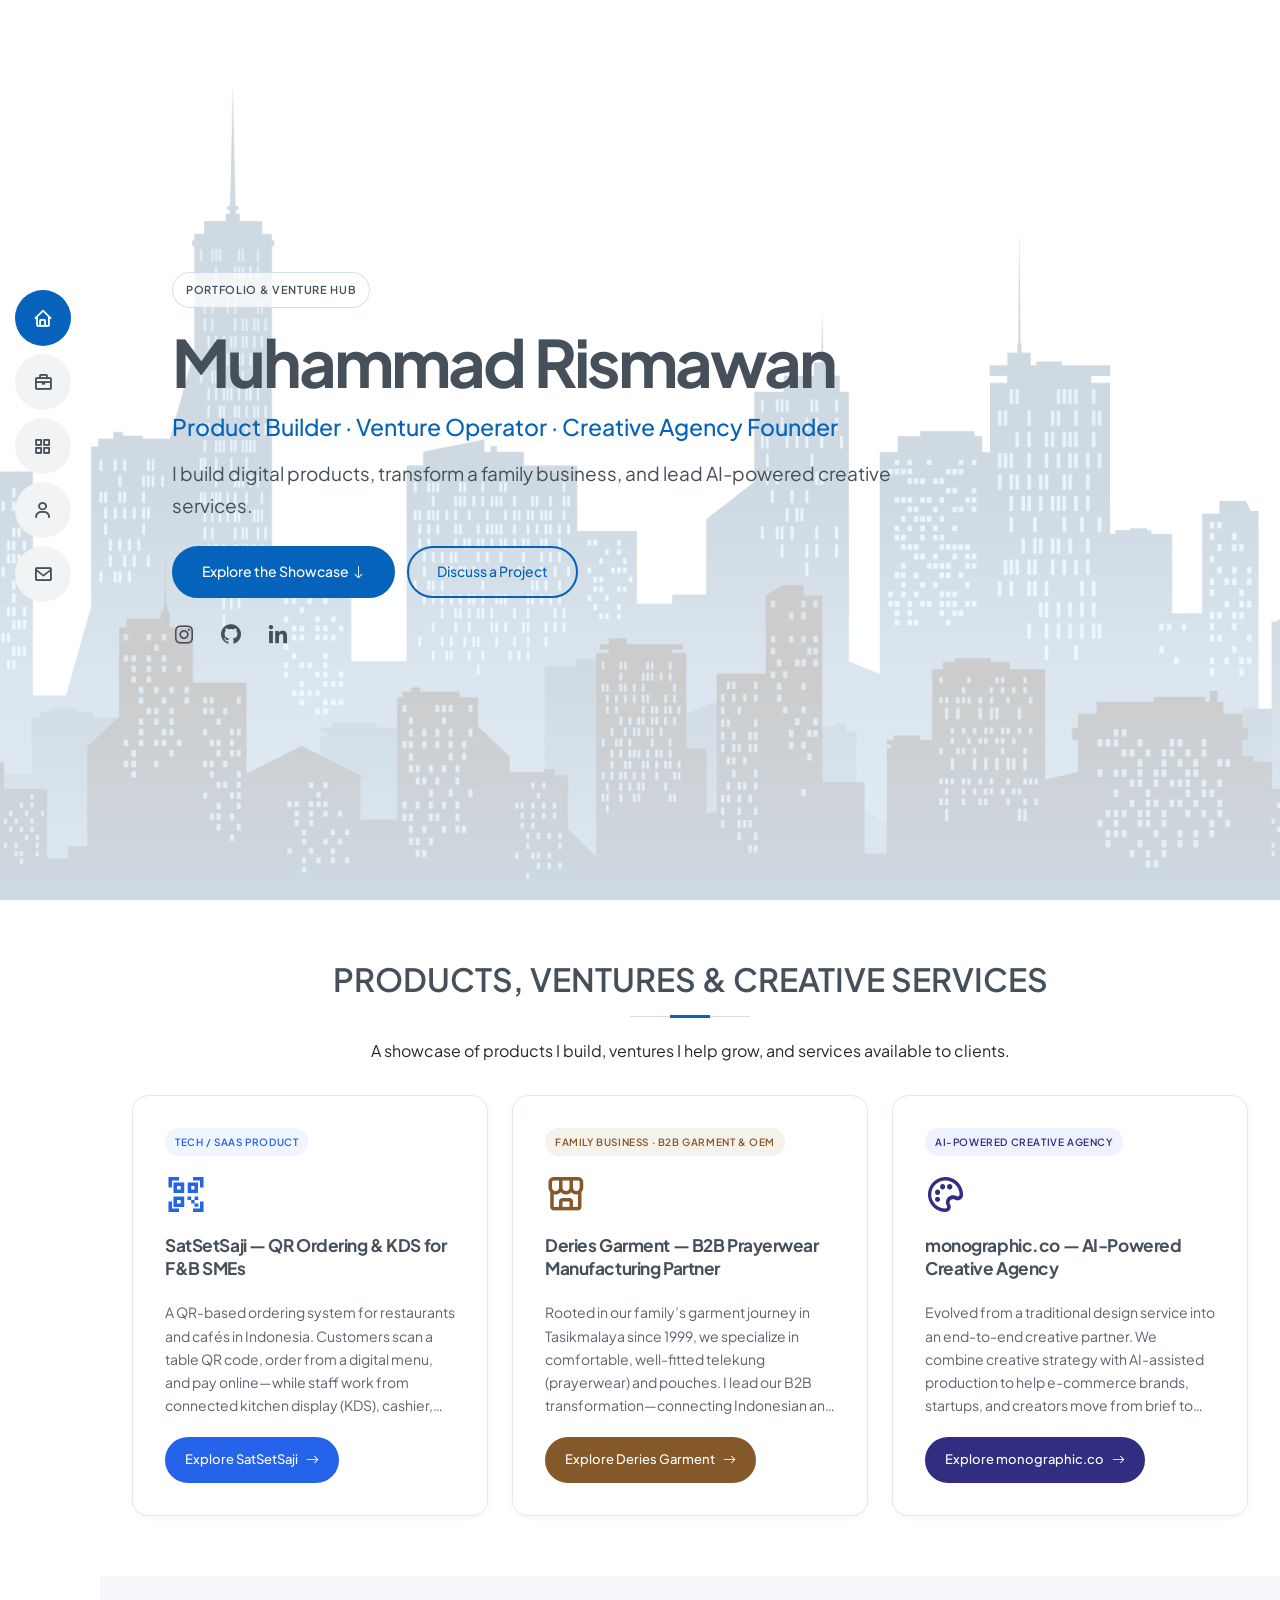
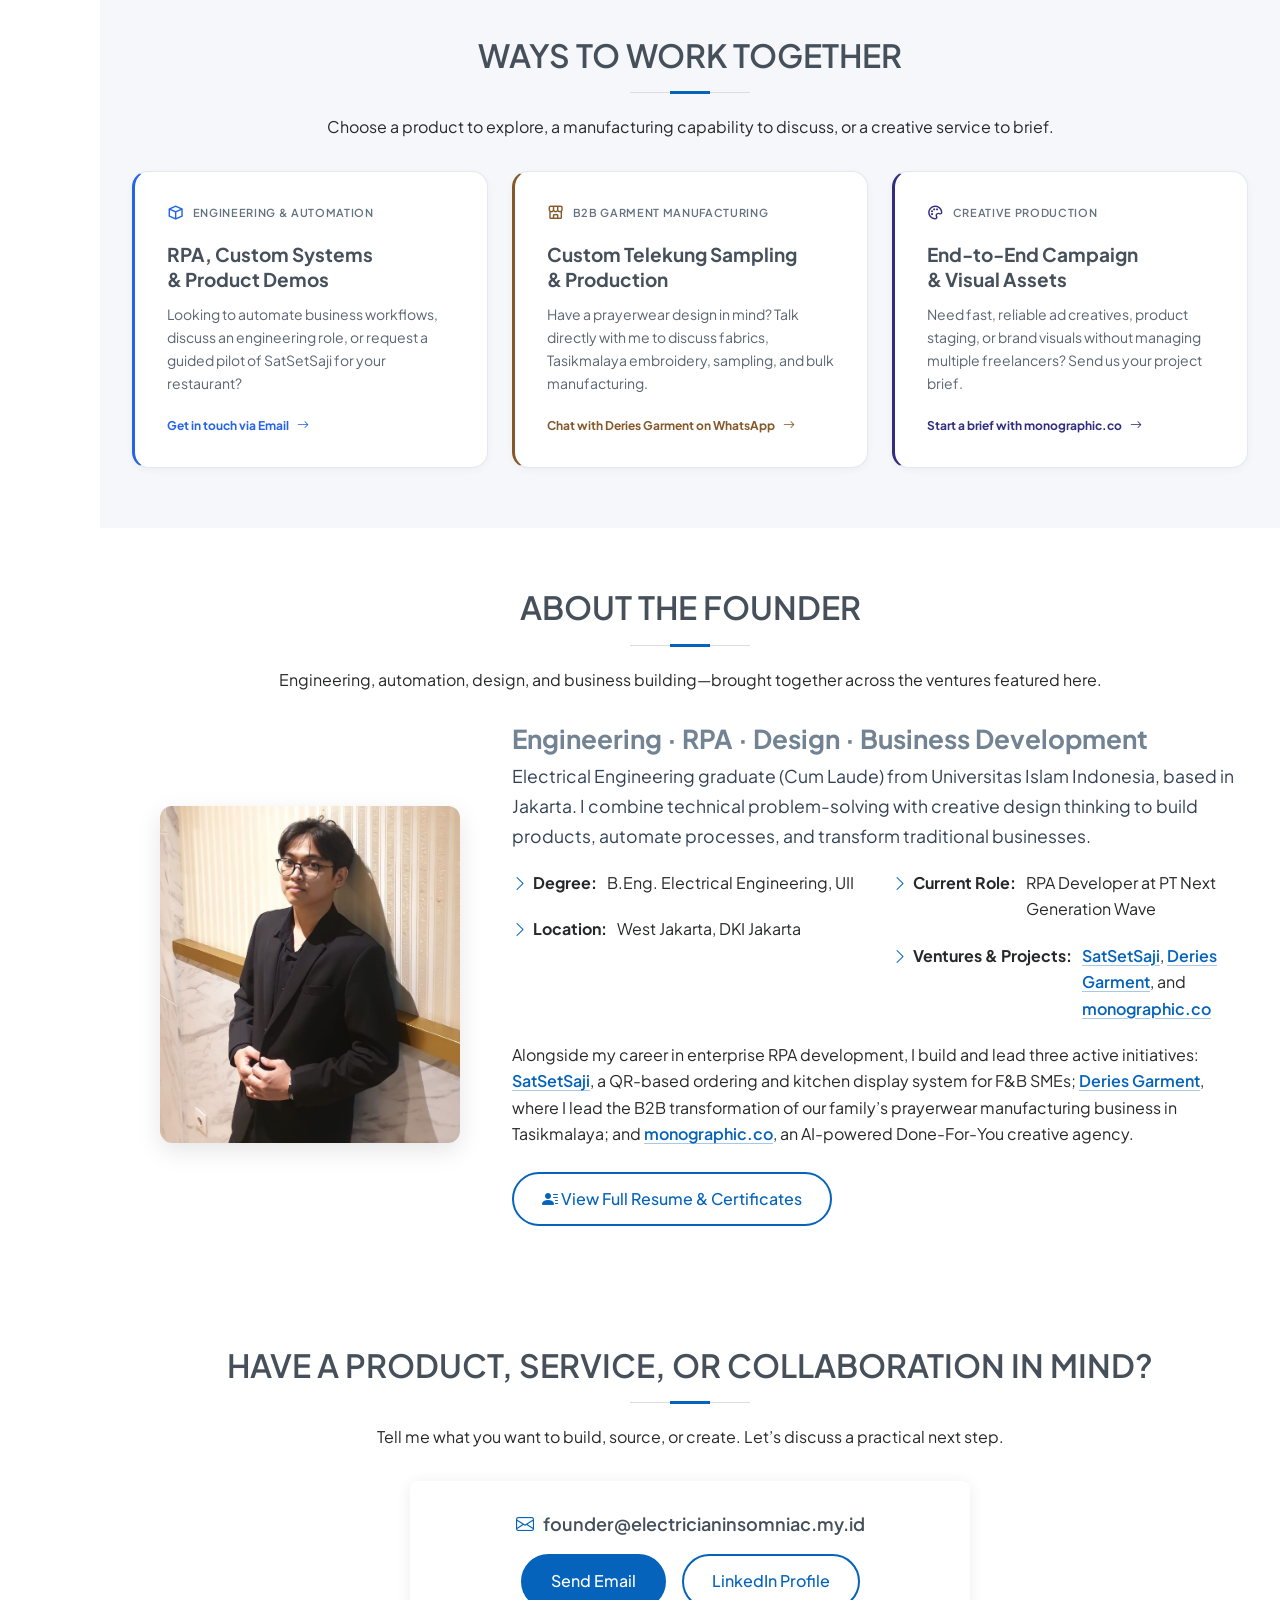
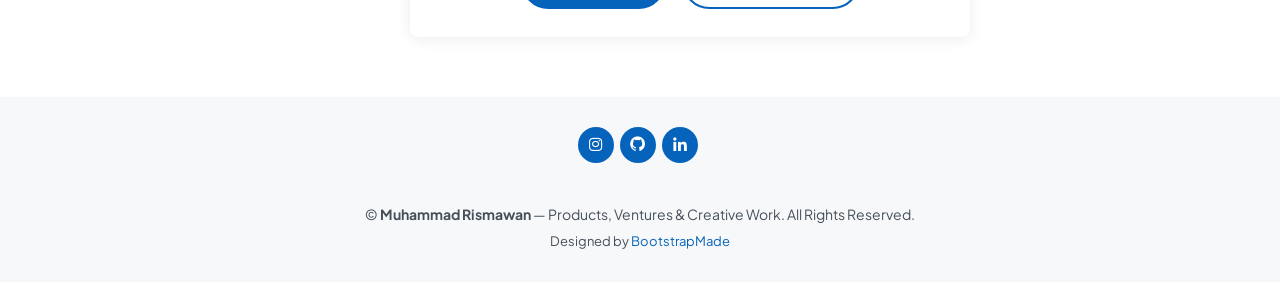
==== index.html @ 1227c71a "Initial commit" ====
<!DOCTYPE html>
<html lang="en">

<head>
  <meta charset="utf-8">
  <meta content="width=device-width, initial-scale=1.0" name="viewport">

  <title>Muhammad Rismawan — Products, Ventures & Creative Work</title>
  <meta content="A curated showcase of products, ventures, and services built and led by Muhammad Rismawan: SatSetSaji for F&B technology, Deries Garment for B2B prayerwear manufacturing, and monographic.co for AI-powered creative production." name="description">

  <!-- Open Graph -->
  <meta property="og:type" content="website">
  <meta property="og:locale" content="en_US">
  <meta property="og:site_name" content="Muhammad Rismawan — Portfolio & Ventures">
  <meta property="og:title" content="Muhammad Rismawan — Products, Ventures & Creative Work">
  <meta property="og:description" content="Explore products, ventures, and services across F&B technology, B2B manufacturing, and AI-powered creative production.">
  <meta property="og:url" content="https://www.electricianinsomniac.my.id/">
  <meta property="og:image" content="https://www.electricianinsomniac.my.id/img/profile-img.jpg">

  <!-- Favicons -->
  <link href="img/R.png" rel="icon">
  <link href="img/apple-touch-icon.png" rel="apple-touch-icon">

  <!-- Google Fonts -->
  <link href="https://fonts.googleapis.com/css?family=Open+Sans:300,300i,400,400i,600,600i,700,700i|Raleway:300,300i,400,400i,500,500i,600,600i,700,700i|Poppins:300,300i,400,400i,500,500i,600,600i,700,700i" rel="stylesheet">
  <link href="https://fonts.googleapis.com/css2?family=Plus+Jakarta+Sans:wght@400;500;600;700;800&display=swap" rel="stylesheet">

  <!-- Vendor CSS Files -->
  <link href="vendor/aos/aos.css" rel="stylesheet">
  <link href="vendor/bootstrap/css/bootstrap.min.css" rel="stylesheet">
  <link href="vendor/bootstrap-icons/bootstrap-icons.css" rel="stylesheet">
  <link href="vendor/boxicons/css/boxicons.min.css" rel="stylesheet">

  <!-- Template Main CSS File -->
  <link href="css/style.css" rel="stylesheet">
</head>

<body class="portfolio-hub">

  <!-- ======= Mobile nav toggle button ======= -->
  <i class="bi bi-list mobile-nav-toggle d-lg-none" role="button" aria-label="Open menu"></i>
  <!-- ======= Header ======= -->
  <header id="header" class="d-flex flex-column justify-content-center">

    <nav id="navbar" class="navbar nav-menu" aria-label="Main navigation">
      <ul>
        <li><a href="#hero" class="nav-link scrollto active"><i class="bx bx-home"></i> <span>Home</span></a></li>
        <li><a href="#ventures" class="nav-link scrollto"><i class="bx bx-briefcase"></i> <span>Showcase</span></a></li>
        <li><a href="#offers" class="nav-link scrollto"><i class="bx bx-grid-alt"></i> <span>Offerings</span></a></li>
        <li><a href="#about" class="nav-link scrollto"><i class="bx bx-user"></i> <span>About</span></a></li>
        <li><a href="#contact" class="nav-link scrollto"><i class="bx bx-envelope"></i> <span>Contact</span></a></li>
      </ul>
    </nav><!-- .nav-menu -->

  </header><!-- End Header -->

  <!-- ======= Hero Section ======= -->
  <section id="hero" class="showcase-hero d-flex flex-column justify-content-center">
    <div class="container" data-aos="zoom-in" data-aos-delay="100">
      <span class="showcase-eyebrow">PORTFOLIO &amp; VENTURE HUB</span>
      <h1>Muhammad Rismawan</h1>
      <p class="showcase-role">Product Builder · Venture Operator · Creative Agency Founder</p>
      <p class="showcase-intro">I build digital products, transform a family business, and lead AI-powered creative services.</p>
      <div class="showcase-actions">
        <a href="#ventures" class="btn-hero scrollto">Explore the Showcase <i class="bi bi-arrow-down" aria-hidden="true"></i></a>
        <a href="#contact" class="btn-hero btn-hero-outline scrollto">Discuss a Project</a>
      </div>
      <div class="social-links">
        <a href="https://www.instagram.com/electricianinsomniac/" class="instagram" aria-label="Instagram"><i class="bx bxl-instagram"></i></a>
        <a href="https://github.com/electricianinsomniac" class="github" aria-label="GitHub"><i class="bx bxl-github"></i></a>
        <a href="https://www.linkedin.com/in/muhammad-rismawan" class="linkedin" aria-label="LinkedIn"><i class="bx bxl-linkedin"></i></a>
      </div>
    </div>
  </section><!-- End Hero -->

  <main id="main">

    <!-- ======= Projects & Ventures Section ======= -->
    <section id="ventures" class="ventures section-bg">
      <div class="container" data-aos="fade-up">

        <div class="section-title">
          <h2>Products, Ventures &amp; Creative Services</h2>
          <p>A showcase of products I build, ventures I help grow, and services available to clients.</p>
        </div>

        <div class="row gy-4">

          <!-- SatSetSaji Card -->
          <div class="col-md-6 col-xl-4" data-aos="fade-up" data-aos-delay="100">
            <div class="venture-card" id="card-satsetsaji">
              <span class="venture-badge venture-badge-tech">TECH / SAAS PRODUCT</span>
              <div class="venture-icon">
                <i class="bx bx-qr-scan" aria-hidden="true"></i>
              </div>
              <h3>SatSetSaji <span>— QR Ordering &amp; KDS for F&amp;B SMEs</span></h3>
              <p>A QR-based ordering system for restaurants and cafés in Indonesia. Customers scan a table QR code, order from a digital menu, and pay online—while staff work from connected kitchen display (KDS), cashier, and reporting screens.</p>
              <a href="satsetsaji.html" class="btn-hero">Explore SatSetSaji <i class="bi bi-arrow-right" aria-hidden="true"></i></a>
            </div>
          </div>

          <!-- Deries Garment Card -->
          <div class="col-md-6 col-xl-4" data-aos="fade-up" data-aos-delay="200">
            <div class="venture-card" id="card-deries">
              <span class="venture-badge venture-badge-mfg">FAMILY BUSINESS · B2B GARMENT &amp; OEM</span>
              <div class="venture-icon">
                <i class="bx bx-store-alt" aria-hidden="true"></i>
              </div>
              <h3>Deries Garment <span>— B2B Prayerwear Manufacturing Partner</span></h3>
              <p>Rooted in our family’s garment journey in Tasikmalaya since 1999, we specialize in comfortable, well-fitted telekung (prayerwear) and pouches. I lead our B2B transformation—connecting Indonesian and Malaysian brands directly with our sampling and production ecosystem.</p>
              <a href="deries-garment.html" class="btn-hero">Explore Deries Garment <i class="bi bi-arrow-right" aria-hidden="true"></i></a>
            </div>
          </div>

          <!-- monographic.co Card -->
          <div class="col-md-6 col-xl-4" data-aos="fade-up" data-aos-delay="300">
            <div class="venture-card" id="card-monographic">
              <span class="venture-badge venture-badge-creative">AI-POWERED CREATIVE AGENCY</span>
              <div class="venture-icon">
                <i class="bx bx-palette" aria-hidden="true"></i>
              </div>
              <h3>monographic.co <span>— AI-Powered Creative Agency</span></h3>
              <p>Evolved from a traditional design service into an end-to-end creative partner. We combine creative strategy with AI-assisted production to help e-commerce brands, startups, and creators move from brief to ready-to-use assets faster.</p>
              <a href="monographic.html" class="btn-hero">Explore monographic.co <i class="bi bi-arrow-right" aria-hidden="true"></i></a>
            </div>
          </div>

        </div>

      </div>
    </section><!-- End Projects & Ventures Section -->

    <!-- ======= Offerings Section ======= -->
    <section id="offers" class="offerings">
      <div class="container" data-aos="fade-up">

        <div class="section-title">
          <h2>Ways to Work Together</h2>
          <p>Choose a product to explore, a manufacturing capability to discuss, or a creative service to brief.</p>
        </div>

        <div class="row gy-4">
          <div class="col-lg-4 col-md-6 offer-column" data-aos="fade-up" data-aos-delay="100">
            <article class="offer-card offer-card-product">
              <span class="offer-type"><i class="bx bx-cube" aria-hidden="true"></i> ENGINEERING &amp; AUTOMATION</span>
              <h3>RPA, Custom Systems<br>&amp; Product Demos</h3>
              <p>Looking to automate business workflows, discuss an engineering role, or request a guided pilot of SatSetSaji for your restaurant?</p>
              <a href="mailto:founder@electricianinsomniac.my.id?subject=Engineering%20and%20Automation%20Inquiry" class="offer-link">Get in touch via Email <i class="bi bi-arrow-right" aria-hidden="true"></i></a>
            </article>
          </div>

          <div class="col-lg-4 col-md-6 offer-column" data-aos="fade-up" data-aos-delay="200">
            <article class="offer-card offer-card-manufacturing">
              <span class="offer-type"><i class="bx bx-store-alt" aria-hidden="true"></i> B2B GARMENT MANUFACTURING</span>
              <h3>Custom Telekung Sampling<br>&amp; Production</h3>
              <p>Have a prayerwear design in mind? Talk directly with me to discuss fabrics, Tasikmalaya embroidery, sampling, and bulk manufacturing.</p>
              <a href="https://wa.me/qr/LBYEFDWRSCYXO1?s=r" class="offer-link" target="_blank" rel="noopener">Chat with Deries Garment on WhatsApp <i class="bi bi-arrow-right" aria-hidden="true"></i></a>
            </article>
          </div>

          <div class="col-lg-4 col-md-6 offer-column" data-aos="fade-up" data-aos-delay="300">
            <article class="offer-card offer-card-creative">
              <span class="offer-type"><i class="bx bx-palette" aria-hidden="true"></i> CREATIVE PRODUCTION</span>
              <h3>End-to-End Campaign<br>&amp; Visual Assets</h3>
              <p>Need fast, reliable ad creatives, product staging, or brand visuals without managing multiple freelancers? Send us your project brief.</p>
              <a href="monographic.html#contact" class="offer-link">Start a brief with monographic.co <i class="bi bi-arrow-right" aria-hidden="true"></i></a>
            </article>
          </div>
        </div>

      </div>
    </section><!-- End Offerings Section -->

    <!-- ======= About Section ======= -->
    <section id="about" class="about section-bg">
      <div class="container" data-aos="fade-up">

        <div class="section-title">
          <h2>About the Founder</h2>
          <p>Engineering, automation, design, and business building—brought together across the ventures featured here.</p>
        </div>

        <div class="row align-items-center">
          <div class="col-lg-4 text-center mb-4 mb-lg-0">
            <img src="img/profile-img.jpg" class="img-fluid" alt="Muhammad Rismawan" style="border-radius: 12px; max-width: 300px; width: 100%; height: auto; box-shadow: 0 8px 24px rgba(0, 0, 0, 0.1);">
          </div>
          <div class="col-lg-8 content">
            <h3>Engineering · RPA · Design · Business Development</h3>
            <p class="about-lead">
              Electrical Engineering graduate (Cum Laude) from Universitas Islam Indonesia, based in Jakarta. I combine technical problem-solving with creative design thinking to build products, automate processes, and transform traditional businesses.
            </p>
            <div class="row">
              <div class="col-lg-6">
                <ul>
                  <li><i class="bi bi-chevron-right" aria-hidden="true"></i> <strong>Degree:</strong> <span>B.Eng. Electrical Engineering, UII</span></li>
                  <li><i class="bi bi-chevron-right" aria-hidden="true"></i> <strong>Location:</strong> <span>West Jakarta, DKI Jakarta</span></li>
                </ul>
              </div>
              <div class="col-lg-6">
                <ul>
                  <li><i class="bi bi-chevron-right" aria-hidden="true"></i> <strong>Current Role:</strong> <span>RPA Developer at PT Next Generation Wave</span></li>
                  <li><i class="bi bi-chevron-right" aria-hidden="true"></i> <strong>Ventures &amp; Projects:</strong> <span><a href="satsetsaji.html" class="about-project-link">SatSetSaji</a>, <a href="deries-garment.html" class="about-project-link">Deries Garment</a>, and <a href="monographic.html" class="about-project-link">monographic.co</a></span></li>
                </ul>
              </div>
            </div>
            <p>
              Alongside my career in enterprise RPA development, I build and lead three active initiatives: <strong><a href="satsetsaji.html" class="about-project-link">SatSetSaji</a></strong>, a QR-based ordering and kitchen display system for F&amp;B SMEs; <strong><a href="deries-garment.html" class="about-project-link">Deries Garment</a></strong>, where I lead the B2B transformation of our family’s prayerwear manufacturing business in Tasikmalaya; and <strong><a href="monographic.html" class="about-project-link">monographic.co</a></strong>, an AI-powered Done-For-You creative agency.
            </p>
            <a href="founder.html" class="btn-hero btn-hero-outline" style="margin-top: 8px;"><i class="bi bi-person-lines-fill" aria-hidden="true"></i> View Full Resume &amp; Certificates</a>
          </div>
        </div>

      </div>
    </section><!-- End About Section -->

    <!-- ======= Contact Section ======= -->
    <section id="contact" class="contact">
      <div class="container" data-aos="fade-up">

        <div class="section-title">
          <h2>Have a product, service, or collaboration in mind?</h2>
          <p>Tell me what you want to build, source, or create. Let’s discuss a practical next step.</p>
        </div>

        <div class="contact-box text-center">
          <p class="contact-email"><i class="bi bi-envelope" aria-hidden="true"></i> founder@electricianinsomniac.my.id</p>
          <div class="d-flex flex-wrap gap-3 justify-content-center">
            <a href="mailto:founder@electricianinsomniac.my.id" class="btn-hero">Send Email</a>
            <a href="https://www.linkedin.com/in/muhammad-rismawan" class="btn-hero btn-hero-outline" target="_blank" rel="noopener">LinkedIn Profile</a>
          </div>
        </div>

      </div>
    </section><!-- End Contact Section -->

  </main><!-- End #main -->

  <!-- ======= Footer ======= -->
  <footer id="footer">
    <div class="container">
      <div class="social-links">
        <a href="https://www.instagram.com/electricianinsomniac/" class="instagram" aria-label="Instagram"><i class="bx bxl-instagram"></i></a>
        <a href="https://github.com/electricianinsomniac" class="github" aria-label="GitHub"><i class="bx bxl-github"></i></a>
        <a href="https://www.linkedin.com/in/muhammad-rismawan" class="linkedin" aria-label="LinkedIn"><i class="bx bxl-linkedin"></i></a>
      </div>
      <div class="copyright">
        &copy; <strong><span>Muhammad Rismawan</span></strong> — Products, Ventures &amp; Creative Work. All Rights Reserved.
      </div>
      <div class="credits">
        Designed by <a href="https://bootstrapmade.com/">BootstrapMade</a>
      </div>
    </div>
  </footer><!-- End Footer -->

  <div id="preloader"></div>
  <a href="#" class="back-to-top d-flex align-items-center justify-content-center" aria-label="Back to top"><i class="bi bi-arrow-up-short"></i></a>

  <!-- Vendor JS Files -->
  <script src="vendor/purecounter/purecounter_vanilla.js"></script>
  <script src="vendor/aos/aos.js"></script>
  <script src="vendor/bootstrap/js/bootstrap.bundle.min.js"></script>
  <script src="vendor/waypoints/noframework.waypoints.js"></script>

  <!-- Template Main JS File -->
  <script src="js/main.js"></script>

</body>

</html>
---- css/style.css ----
/**
* Template Name: MyResume - v4.10.0
* Template URL: https://bootstrapmade.com/free-html-bootstrap-template-my-resume/
* Author: BootstrapMade.com
* License: https://bootstrapmade.com/license/
* Modififed: Electricianinsomniac
*/

/*--------------------------------------------------------------
# General
--------------------------------------------------------------*/
body {
  font-family: "Open Sans", sans-serif;
  color: #272829;
}

a {
  color: #0563bb;
  text-decoration: none;
}

a:hover {
  color: #067ded;
  text-decoration: none;
}

h1,
h2,
h3,
h4,
h5,
h6 {
  font-family: "Raleway", sans-serif;
}

body.portfolio-hub,
body.founder-page {
  font-family: "Plus Jakarta Sans", "Open Sans", sans-serif;
  line-height: 1.65;
}

body.portfolio-hub h1,
body.portfolio-hub h2,
body.portfolio-hub h3,
body.portfolio-hub h4,
body.portfolio-hub h5,
body.portfolio-hub h6,
body.founder-page h1,
body.founder-page h2,
body.founder-page h3,
body.founder-page h4,
body.founder-page h5,
body.founder-page h6 {
  font-family: "Plus Jakarta Sans", sans-serif;
}

body.portfolio-hub #hero p,
body.founder-page #hero p {
  font-family: "Plus Jakarta Sans", sans-serif;
}

body.portfolio-hub .btn-hero,
body.founder-page .btn-hero,
body.founder-page .resume .resume-item h4,
body.founder-page .skills .progress .skill,
body.founder-page #footer h3 {
  font-family: "Plus Jakarta Sans", sans-serif;
}

body.portfolio-hub .section-title h2,
body.founder-page .section-title h2 {
  font-weight: 600;
}

body.portfolio-hub .showcase-eyebrow,
body.portfolio-hub .venture-badge,
body.portfolio-hub .offer-type,
body.founder-page #certificates-flters li,
body.founder-page #portfolio-flters li,
body.founder-page .resume .resume-item h4,
body.founder-page .skills .progress .skill,
body.founder-page .certificates .certificates-info p,
body.founder-page .portfolio .portfolio-info p {
  font-weight: 600;
  letter-spacing: 0.06em;
}

/*--------------------------------------------------------------
# Back to top button
--------------------------------------------------------------*/
.back-to-top {
  position: fixed;
  visibility: hidden;
  opacity: 0;
  right: 15px;
  bottom: 15px;
  z-index: 996;
  background: #0563bb;
  width: 40px;
  height: 40px;
  border-radius: 50px;
  transition: all 0.4s;
}

.back-to-top i {
  font-size: 28px;
  color: #fff;
  line-height: 0;
}

.back-to-top:hover {
  background: #0678e3;
  color: #fff;
}

.back-to-top.active {
  visibility: visible;
  opacity: 1;
}

/*--------------------------------------------------------------
# Preloader
--------------------------------------------------------------*/
#preloader {
  position: fixed;
  top: 0;
  left: 0;
  right: 0;
  bottom: 0;
  z-index: 9999;
  overflow: hidden;
  background: #fff;
}

#preloader:before {
  content: "";
  position: fixed;
  top: calc(50% - 30px);
  left: calc(50% - 30px);
  border: 6px solid #0563bb;
  border-top-color: #fff;
  border-bottom-color: #fff;
  border-radius: 50%;
  width: 60px;
  height: 60px;
  -webkit-animation: animate-preloader 1s linear infinite;
  animation: animate-preloader 1s linear infinite;
}

@-webkit-keyframes animate-preloader {
  0% {
    transform: rotate(0deg);
  }

  100% {
    transform: rotate(360deg);
  }
}

@keyframes animate-preloader {
  0% {
    transform: rotate(0deg);
  }

  100% {
    transform: rotate(360deg);
  }
}

/*--------------------------------------------------------------
# Disable aos animation delay on mobile devices
--------------------------------------------------------------*/
@media screen and (max-width: 768px) {
  [data-aos-delay] {
    transition-delay: 0 !important;
  }
}

/*--------------------------------------------------------------
# Header
--------------------------------------------------------------*/
#header {
  position: fixed;
  top: 0;
  left: 0;
  bottom: 0;
  z-index: 9997;
  transition: all 0.5s;
  padding: 15px;
  overflow-y: auto;
}

@media (max-width: 991px) {
  #header {
    width: 300px;
    background: #fff;
    border-right: 1px solid #e6e9ec;
    left: -300px;
  }
}

@media (min-width: 991px) {
  #main {
    margin-left: 100px;
  }
}

/*--------------------------------------------------------------
# Navigation Menu
--------------------------------------------------------------*/
/**
* Desktop Navigation 
*/
.nav-menu {
  padding: 0;
  display: block;
}

.nav-menu * {
  margin: 0;
  padding: 0;
  list-style: none;
}

.nav-menu>ul>li {
  position: relative;
  white-space: nowrap;
}

.nav-menu a,
.nav-menu a:focus {
  display: flex;
  align-items: center;
  color: #45505b;
  padding: 10px 18px;
  margin-bottom: 8px;
  transition: 0.3s;
  font-size: 15px;
  border-radius: 50px;
  background: #f2f3f5;
  height: 56px;
  width: 100%;
  overflow: hidden;
  transition: 0.3s;
}

.nav-menu a i,
.nav-menu a:focus i {
  font-size: 20px;
}

.nav-menu a span,
.nav-menu a:focus span {
  padding: 0 5px 0 7px;
  color: #45505b;
}

@media (min-width: 992px) {

  .nav-menu a,
  .nav-menu a:focus {
    width: 56px;
  }

  .nav-menu a span,
  .nav-menu a:focus span {
    display: none;
    color: #fff;
  }
}

.nav-menu a:hover,
.nav-menu .active,
.nav-menu .active:focus,
.nav-menu li:hover>a {
  color: #fff;
  background: #0563bb;
}

.nav-menu a:hover span,
.nav-menu .active span,
.nav-menu .active:focus span,
.nav-menu li:hover>a span {
  color: #fff;
}

.nav-menu a:hover,
.nav-menu li:hover>a {
  width: 100%;
  color: #fff;
}

.nav-menu a:hover span,
.nav-menu li:hover>a span {
  display: block;
}

/**
* Mobile Navigation 
*/
.mobile-nav-toggle {
  position: fixed;
  right: 10px;
  top: 10px;
  z-index: 9998;
  border: 0;
  background: none;
  font-size: 28px;
  transition: all 0.4s;
  outline: none !important;
  line-height: 0;
  cursor: pointer;
  border-radius: 50px;
  padding: 5px;
}

.mobile-nav-toggle i {
  color: #45505b;
}

.mobile-nav-active {
  overflow: hidden;
}

.mobile-nav-active #header {
  left: 0;
}

.mobile-nav-active .mobile-nav-toggle {
  color: #fff;
  background-color: #0563bb;
}

/*--------------------------------------------------------------
# Hero Section
--------------------------------------------------------------*/
#hero {
  width: 100%;
  height: 100vh;
  background: url("../img/hero-bg4.jpg") center no-repeat;
  background-size: cover;
  position: relative;
}

@media (min-width: 992px) {
  #hero {
    padding-left: 160px;
  }
}

#hero:before {
  content: "";
  background: rgba(255, 255, 255, 0.8);
  position: absolute;
  bottom: 0;
  top: 0;
  left: 0;
  right: 0;
}

#hero h1 {
  margin: 0;
  font-size: 64px;
  font-weight: 700;
  line-height: 56px;
  color: #45505b;
}

#hero p {
  color: #45505b;
  margin: 15px 0 0 0;
  font-size: 26px;
  font-family: "Poppins", sans-serif;
}

#hero p span {
  color: #0563bb;
  letter-spacing: 1px;
}

#hero .social-links {
  margin-top: 30px;
}

#hero .social-links a {
  font-size: 24px;
  display: inline-block;
  color: #45505b;
  line-height: 1;
  margin-right: 20px;
  transition: 0.3s;
}

#hero .social-links a:hover {
  color: #0563bb;
}

@media (max-width: 992px) {
  #hero {
    text-align: center;
  }

  #hero h1 {
    font-size: 32px;
    line-height: 36px;
  }

  #hero p {
    margin-top: 10px;
    font-size: 20px;
    line-height: 24px;
  }
}

/*--------------------------------------------------------------
# Portfolio & Venture Showcase Hero
--------------------------------------------------------------*/
#hero.showcase-hero {
  height: auto;
  min-height: 100vh;
  padding-top: 88px;
  padding-bottom: 64px;
}

#hero.showcase-hero .container {
  position: relative;
  z-index: 1;
}

#hero.showcase-hero .showcase-eyebrow {
  display: inline-flex;
  align-items: center;
  gap: 9px;
  padding: 8px 13px;
  border: 1px solid rgba(5, 99, 187, 0.18);
  border-radius: 999px;
  background: rgba(255, 255, 255, 0.74);
  color: #45505b;
  font-size: 11px;
  font-weight: 600;
  letter-spacing: 0.06em;
}

#hero.showcase-hero .showcase-eyebrow span {
  color: #0563bb;
}

#hero.showcase-hero h1 {
  max-width: 860px;
  margin: 18px 0 0;
  font-size: clamp(42px, 5.1vw, 66px);
  line-height: 1.08;
  letter-spacing: -0.045em;
}

#hero.showcase-hero p.showcase-role {
  margin: 14px 0 0;
  color: #0563bb;
  font-family: "Plus Jakarta Sans", sans-serif;
  font-size: clamp(17px, 1.8vw, 23px);
  font-weight: 500;
  line-height: 1.4;
}

#hero.showcase-hero p.showcase-intro {
  max-width: 760px;
  margin: 14px 0 0;
  color: #45505b;
  font-family: "Plus Jakarta Sans", sans-serif;
  font-size: clamp(16px, 1.5vw, 19px);
  line-height: 1.7;
}

#hero.showcase-hero .showcase-actions {
  display: flex;
  flex-wrap: wrap;
  gap: 12px;
  margin-top: 25px;
}

#hero.showcase-hero .showcase-actions .btn-hero {
  font-size: 14px;
}

#hero.showcase-hero .social-links {
  margin-top: 25px;
}

@media (max-width: 992px) {
  #hero.showcase-hero {
    padding: 76px 0 58px;
  }

  #hero.showcase-hero h1 {
    margin-right: auto;
    margin-left: auto;
    font-size: clamp(38px, 6vw, 54px);
  }

  #hero.showcase-hero p.showcase-intro {
    margin-right: auto;
    margin-left: auto;
  }

  #hero.showcase-hero .showcase-actions {
    justify-content: center;
  }
}

@media (max-width: 576px) {
  #hero.showcase-hero {
    padding-top: 82px;
  }

  #hero.showcase-hero h1 {
    font-size: 36px;
  }

  #hero.showcase-hero .showcase-eyebrow {
    font-size: 9px;
    letter-spacing: 0.08em;
  }

  #hero.showcase-hero .showcase-actions {
    align-items: center;
    flex-direction: column;
  }
}

/*--------------------------------------------------------------
# Sections General
--------------------------------------------------------------*/
section {
  padding: 60px 0;
  overflow: hidden;
}

.section-title {
  text-align: center;
  padding-bottom: 30px;
}

.section-title h2 {
  font-size: 32px;
  font-weight: bold;
  text-transform: uppercase;
  margin-bottom: 20px;
  padding-bottom: 20px;
  position: relative;
  color: #45505b;
}

.section-title h2::before {
  content: "";
  position: absolute;
  display: block;
  width: 120px;
  height: 1px;
  background: #ddd;
  bottom: 1px;
  left: calc(50% - 60px);
}

.section-title h2::after {
  content: "";
  position: absolute;
  display: block;
  width: 40px;
  height: 3px;
  background: #0563bb;
  bottom: 0;
  left: calc(50% - 20px);
}

.section-title p {
  margin-bottom: 0;
}

/*--------------------------------------------------------------
# About
--------------------------------------------------------------*/
.about .content h3 {
  font-weight: 700;
  font-size: 26px;
  color: #728394;
}

body.portfolio-hub .about .content .about-lead {
  margin-bottom: 18px;
  color: #334155;
  font-size: 1.1rem;
  font-style: normal;
  font-weight: 400;
  line-height: 1.7;
}

.about .content ul {
  list-style: none;
  padding: 0;
}

.about .content ul li {
  margin-bottom: 20px;
  display: flex;
  align-items: flex-start;
}

.about .content ul strong {
  margin-right: 10px;
  white-space: nowrap;
}

.about .content ul i {
  font-size: 16px;
  margin-right: 5px;
  margin-top: 5px;
  color: #0563bb;
  line-height: 0;
  flex: 0 0 16px;
}

.about .content a.about-project-link {
  color: #0563bb;
  font-weight: 600;
  text-decoration: underline;
  text-decoration-color: rgba(5, 99, 187, 0.35);
  text-underline-offset: 3px;
  transition: color 0.2s ease, text-decoration-color 0.2s ease;
}

.about .content a.about-project-link:hover,
.about .content a.about-project-link:focus-visible {
  color: #044e94;
  text-decoration-color: currentColor;
}

.about .content a.about-project-link:focus-visible {
  outline: 2px solid #0563bb;
  outline-offset: 3px;
}

.about .content p:last-child {
  margin-bottom: 0;
}

/*--------------------------------------------------------------
# Facts
--------------------------------------------------------------*/
.facts .count-box {
  padding: 30px 30px 25px 30px;
  margin-top: 30px;
  width: 100%;
  position: relative;
  text-align: center;
  background: #fff;
}

.facts .count-box i {
  position: absolute;
  top: -25px;
  left: 50%;
  transform: translateX(-50%);
  font-size: 24px;
  background: #0563bb;
  color: #fff;
  border-radius: 50px;
  display: inline-flex;
  align-items: center;
  justify-content: center;
  width: 48px;
  height: 48px;
}

.facts .count-box span {
  font-size: 36px;
  display: block;
  font-weight: 600;
  color: #011426;
}

.facts .count-box p {
  padding: 0;
  margin: 0;
  font-family: "Raleway", sans-serif;
  font-size: 14px;
}

/*--------------------------------------------------------------
# Akills
--------------------------------------------------------------*/
.skills .progress {
  height: 60px;
  display: block;
  background: none;
  border-radius: 0;
}

.skills .progress .skill {
  padding: 10px 0;
  margin: 0;
  text-transform: uppercase;
  display: block;
  font-weight: 600;
  font-family: "Poppins", sans-serif;
  color: #45505b;
}

.skills .progress .skill .val {
  float: right;
  font-style: normal;
}

.skills .progress-bar-wrap {
  background: #f2f3f5;
}

.skills .progress-bar {
  width: 1px;
  height: 10px;
  transition: 0.9s;
  background-color: #0563bb;
}

/*--------------------------------------------------------------
# Resume
--------------------------------------------------------------*/
.resume .resume-title {
  font-size: 26px;
  font-weight: 700;
  margin-top: 20px;
  margin-bottom: 20px;
  color: #45505b;
}

.resume .resume-item {
  padding: 0 0 20px 20px;
  margin-top: -2px;
  border-left: 2px solid #0563bb;
  position: relative;
}

.resume .resume-item h4 {
  line-height: 18px;
  font-size: 18px;
  font-weight: 600;
  text-transform: uppercase;
  font-family: "Poppins", sans-serif;
  color: #0563bb;
  margin-bottom: 10px;
}

.resume .resume-item h5 {
  font-size: 16px;
  background: #f7f8f9;
  padding: 5px 15px;
  display: inline-block;
  font-weight: 600;
  margin-bottom: 10px;
}

.resume .resume-item ul {
  padding-left: 20px;
}

.resume .resume-item ul li {
  padding-bottom: 10px;
}

.resume .resume-item:last-child {
  padding-bottom: 0;
}

.resume .resume-item::before {
  content: "";
  position: absolute;
  width: 16px;
  height: 16px;
  border-radius: 50px;
  left: -9px;
  top: 0;
  background: #fff;
  border: 2px solid #0563bb;
}

/*--------------------------------------------------------------
# certificates
--------------------------------------------------------------*/
.certificates .certificates-item {
  margin-bottom: 30px;
}

.certificates #certificates-flters {
  padding: 0;
  margin: 0 auto 25px auto;
  list-style: none;
  text-align: center;
  background: #fff;
  border-radius: 50px;
  padding: 2px 15px;
}

.certificates #certificates-flters li {
  cursor: pointer;
  display: inline-block;
  padding: 10px 15px;
  font-size: 14px;
  font-weight: 600;
  line-height: 1;
  text-transform: uppercase;
  color: #272829;
  margin-bottom: 5px;
  transition: all 0.3s ease-in-out;
}

.certificates #certificates-flters li:hover,
.certificates #certificates-flters li.filter-active {
  color: #0563bb;
}

.certificates #certificates-flters li:last-child {
  margin-right: 0;
}

.certificates .certificates-wrap {
  transition: 0.3s;
  position: relative;
  overflow: hidden;
  z-index: 1;
  background: rgba(69, 80, 91, 0.8);
}

.certificates .certificates-wrap::before {
  content: "";
  background: rgba(255, 255, 255, 0.7);
  position: absolute;
  left: 30px;
  right: 30px;
  top: 30px;
  bottom: 30px;
  transition: all ease-in-out 0.3s;
  z-index: 2;
  opacity: 0;
}

.certificates .certificates-wrap .certificates-info {
  opacity: 0;
  position: absolute;
  top: 0;
  left: 0;
  right: 0;
  bottom: 0;
  text-align: center;
  z-index: 3;
  transition: all ease-in-out 0.3s;
  display: flex;
  flex-direction: column;
  justify-content: center;
  align-items: center;
}

.certificates .certificates-wrap .certificates-info::before {
  display: block;
  content: "";
  width: 48px;
  height: 48px;
  position: absolute;
  top: 35px;
  left: 35px;
  border-top: 3px solid #d7dce1;
  border-left: 3px solid #d7dce1;
  transition: all 0.5s ease 0s;
  z-index: 9994;
}

.certificates .certificates-wrap .certificates-info::after {
  display: block;
  content: "";
  width: 48px;
  height: 48px;
  position: absolute;
  bottom: 35px;
  right: 35px;
  border-bottom: 3px solid #d7dce1;
  border-right: 3px solid #d7dce1;
  transition: all 0.5s ease 0s;
  z-index: 9994;
}

.certificates .certificates-wrap .certificates-info h4 {
  font-size: 20px;
  color: #45505b;
  font-weight: 600;
}

.certificates .certificates-wrap .certificates-info p {
  color: #45505b;
  font-size: 14px;
  text-transform: uppercase;
  padding: 0;
  margin: 0;
}

.certificates .certificates-wrap .certificates-links {
  text-align: center;
  z-index: 4;
}

.certificates .certificates-wrap .certificates-links a {
  color: #45505b;
  margin: 0 2px;
  font-size: 28px;
  display: inline-block;
  transition: 0.3s;
}

.certificates .certificates-wrap .certificates-links a:hover {
  color: #148af9;
}

.certificates .certificates-wrap:hover::before {
  top: 0;
  left: 0;
  right: 0;
  bottom: 0;
  opacity: 1;
}

.certificates .certificates-wrap:hover .certificates-info {
  opacity: 1;
}

.certificates .certificates-wrap:hover .certificates-info::before {
  top: 15px;
  left: 15px;
}

.certificates .certificates-wrap:hover .certificates-info::after {
  bottom: 15px;
  right: 15px;
}

/*--------------------------------------------------------------
# certificates Details
--------------------------------------------------------------*/
.certificates-details {
  padding-top: 40px;
}

.certificates-details .certificates-details-slider img {
  width: 100%;
}

.certificates-details .certificates-details-slider .swiper-pagination {
  margin-top: 20px;
  position: relative;
}

.certificates-details .certificates-details-slider .swiper-pagination .swiper-pagination-bullet {
  width: 12px;
  height: 12px;
  background-color: #fff;
  opacity: 1;
  border: 1px solid #0563bb;
}

.certificates-details .certificates-details-slider .swiper-pagination .swiper-pagination-bullet-active {
  background-color: #0563bb;
}

.certificates-details .certificates-info {
  padding: 30px;
  box-shadow: 0px 0 30px rgba(69, 80, 91, 0.08);
}

.certificates-details .certificates-info h3 {
  font-size: 22px;
  font-weight: 700;
  margin-bottom: 20px;
  padding-bottom: 20px;
  border-bottom: 1px solid #eee;
}

.certificates-details .certificates-info ul {
  list-style: none;
  padding: 0;
  font-size: 15px;
}

.certificates-details .certificates-info ul li+li {
  margin-top: 10px;
}

.certificates-details .certificates-description {
  padding-top: 30px;
}

.certificates-details .certificates-description h2 {
  font-size: 26px;
  font-weight: 700;
  margin-bottom: 20px;
}

.certificates-details .certificates-description p {
  padding: 0;
}

.video-container {
  position: relative;
  overflow: hidden;
  padding-top: 56.25%; /* 16:9 Aspect Ratio (h / w * 100) */
  padding-right: 16px; /* Adjust as needed */
  padding-left: 16px; /* Adjust as needed */
}

.video-container iframe {
  position: absolute;
  top: 0;
  left: 0;
  width: 100%;
  height: 100%;
}

#video {
  width: 100%;
  height: 100%;
}
@media only screen and (min-width: 1000px) {
  #video {
    width: 100%;
    height: 100%;
  }
}

/*--------------------------------------------------------------
# Portfolio
--------------------------------------------------------------*/
.portfolio .portfolio-item {
  margin-bottom: 30px;
}

.portfolio #portfolio-flters {
  padding: 0;
  margin: 0 auto 25px auto;
  list-style: none;
  text-align: center;
  background: #fff;
  border-radius: 50px;
  padding: 2px 15px;
}

.portfolio #portfolio-flters li {
  cursor: pointer;
  display: inline-block;
  padding: 10px 15px;
  font-size: 14px;
  font-weight: 600;
  line-height: 1;
  text-transform: uppercase;
  color: #272829;
  margin-bottom: 5px;
  transition: all 0.3s ease-in-out;
}

.portfolio #portfolio-flters li:hover,
.portfolio #portfolio-flters li.filter-active {
  color: #0563bb;
}

.portfolio #portfolio-flters li:last-child {
  margin-right: 0;
}

.portfolio .portfolio-wrap {
  transition: 0.3s;
  position: relative;
  overflow: hidden;
  z-index: 1;
  background: rgba(69, 80, 91, 0.8);
}

.portfolio .portfolio-wrap::before {
  content: "";
  background: rgba(255, 255, 255, 0.7);
  position: absolute;
  left: 30px;
  right: 30px;
  top: 30px;
  bottom: 30px;
  transition: all ease-in-out 0.3s;
  z-index: 2;
  opacity: 0;
}

.portfolio .portfolio-wrap .portfolio-info {
  opacity: 0;
  position: absolute;
  top: 0;
  left: 0;
  right: 0;
  bottom: 0;
  text-align: center;
  z-index: 3;
  transition: all ease-in-out 0.3s;
  display: flex;
  flex-direction: column;
  justify-content: center;
  align-items: center;
}

.portfolio .portfolio-wrap .portfolio-info::before {
  display: block;
  content: "";
  width: 48px;
  height: 48px;
  position: absolute;
  top: 35px;
  left: 35px;
  border-top: 3px solid #d7dce1;
  border-left: 3px solid #d7dce1;
  transition: all 0.5s ease 0s;
  z-index: 9994;
}

.portfolio .portfolio-wrap .portfolio-info::after {
  display: block;
  content: "";
  width: 48px;
  height: 48px;
  position: absolute;
  bottom: 35px;
  right: 35px;
  border-bottom: 3px solid #d7dce1;
  border-right: 3px solid #d7dce1;
  transition: all 0.5s ease 0s;
  z-index: 9994;
}

.portfolio .portfolio-wrap .portfolio-info h4 {
  font-size: 20px;
  color: #45505b;
  font-weight: 600;
}

.portfolio .portfolio-wrap .portfolio-info p {
  color: #45505b;
  font-size: 14px;
  text-transform: uppercase;
  padding: 0;
  margin: 0;
}

.portfolio .portfolio-wrap .portfolio-links {
  text-align: center;
  z-index: 4;
}

.portfolio .portfolio-wrap .portfolio-links a {
  color: #45505b;
  margin: 0 2px;
  font-size: 28px;
  display: inline-block;
  transition: 0.3s;
}

.portfolio .portfolio-wrap .portfolio-links a:hover {
  color: #148af9;
}

.portfolio .portfolio-wrap:hover::before {
  top: 0;
  left: 0;
  right: 0;
  bottom: 0;
  opacity: 1;
}

.portfolio .portfolio-wrap:hover .portfolio-info {
  opacity: 1;
}

.portfolio .portfolio-wrap:hover .portfolio-info::before {
  top: 15px;
  left: 15px;
}

.portfolio .portfolio-wrap:hover .portfolio-info::after {
  bottom: 15px;
  right: 15px;
}

/*--------------------------------------------------------------
# Portfolio Details
--------------------------------------------------------------*/
.portfolio-details {
  padding-top: 40px;
}

.portfolio-details .portfolio-details-slider img {
  width: 100%;
}

.portfolio-details .portfolio-details-slider .swiper-pagination {
  margin-top: 20px;
  position: relative;
}

.portfolio-details .portfolio-details-slider .swiper-pagination .swiper-pagination-bullet {
  width: 12px;
  height: 12px;
  background-color: #fff;
  opacity: 1;
  border: 1px solid #0563bb;
}

.portfolio-details .portfolio-details-slider .swiper-pagination .swiper-pagination-bullet-active {
  background-color: #0563bb;
}

.portfolio-details .portfolio-info {
  padding: 30px;
  box-shadow: 0px 0 30px rgba(69, 80, 91, 0.08);
}

.portfolio-details .portfolio-info h3 {
  font-size: 22px;
  font-weight: 700;
  margin-bottom: 20px;
  padding-bottom: 20px;
  border-bottom: 1px solid #eee;
}

.portfolio-details .portfolio-info ul {
  list-style: none;
  padding: 0;
  font-size: 15px;
}

.portfolio-details .portfolio-info ul li+li {
  margin-top: 10px;
}

.portfolio-details .portfolio-description {
  padding-top: 30px;
}

.portfolio-details .portfolio-description h2 {
  font-size: 26px;
  font-weight: 700;
  margin-bottom: 20px;
}

.portfolio-details .portfolio-description p {
  padding: 0;
}

.portfolio-details-banner {
  width: 100%;
  max-height: 400px; /* Sesuaikan dengan tinggi yang diinginkan */
  overflow: hidden;
}

.portfolio-details-banner img {
  width: 100%;
  height: auto;
}


.video-container {
  text-align: center;
}

#video {
  width: 100%;
  height: 100%;
}
@media only screen and (min-width: 1000px) {
  #video {
    width: 100%;
    height: 100%;
  }
}

/*--------------------------------------------------------------
# Services
--------------------------------------------------------------*/
.services .icon-box {
  text-align: center;
  padding: 70px 20px 80px 20px;
  transition: all ease-in-out 0.3s;
  background: #fff;
  box-shadow: 0px 5px 90px 0px rgba(110, 123, 131, 0.05);
}

.services .icon-box .icon {
  margin: 0 auto;
  width: 100px;
  height: 100px;
  display: flex;
  align-items: center;
  justify-content: center;
  transition: ease-in-out 0.3s;
  position: relative;
}

.services .icon-box .icon i {
  font-size: 36px;
  transition: 0.5s;
  position: relative;
}

.services .icon-box .icon svg {
  position: absolute;
  top: 0;
  left: 0;
}

.services .icon-box .icon svg path {
  transition: 0.5s;
  fill: #f5f5f5;
}

.services .icon-box h4 {
  font-weight: 600;
  margin: 10px 0 15px 0;
  font-size: 22px;
}

.services .icon-box h4 a {
  color: #45505b;
  transition: ease-in-out 0.3s;
}

.services .icon-box p {
  line-height: 24px;
  font-size: 14px;
  margin-bottom: 0;
}

body.founder-page .services .icon-box p {
  display: -webkit-box;
  overflow: hidden;
  line-height: 1.65;
  -webkit-box-orient: vertical;
  -webkit-line-clamp: 5;
  line-clamp: 5;
}

.services .icon-box:hover {
  border-color: #fff;
  box-shadow: 0px 0 35px 0 rgba(0, 0, 0, 0.08);
}

.services .iconbox-blue i {
  color: #47aeff;
}

.services .iconbox-blue:hover .icon i {
  color: #fff;
}

.services .iconbox-blue:hover .icon path {
  fill: #47aeff;
}

.services .iconbox-orange i {
  color: #ffa76e;
}

.services .iconbox-orange:hover .icon i {
  color: #fff;
}

.services .iconbox-orange:hover .icon path {
  fill: #ffa76e;
}

.services .iconbox-pink i {
  color: #e80368;
}

.services .iconbox-pink:hover .icon i {
  color: #fff;
}

.services .iconbox-pink:hover .icon path {
  fill: #e80368;
}

.services .iconbox-yellow i {
  color: #ffbb2c;
}

.services .iconbox-yellow:hover .icon i {
  color: #fff;
}

.services .iconbox-yellow:hover .icon path {
  fill: #ffbb2c;
}

.services .iconbox-red i {
  color: #ff5828;
}

.services .iconbox-red:hover .icon i {
  color: #fff;
}

.services .iconbox-red:hover .icon path {
  fill: #ff5828;
}

.services .iconbox-teal i {
  color: #11dbcf;
}

.services .iconbox-teal:hover .icon i {
  color: #fff;
}

.services .iconbox-teal:hover .icon path {
  fill: #11dbcf;
}

/*--------------------------------------------------------------
# Testimonials
--------------------------------------------------------------*/
.testimonials .section-header {
  margin-bottom: 40px;
}

.testimonials .testimonials-carousel,
.testimonials .testimonials-slider {
  overflow: hidden;
}

.testimonials .testimonial-item {
  text-align: center;
}

.testimonials .testimonial-item .testimonial-img {
  width: 120px;
  border-radius: 50%;
  border: 4px solid #fff;
  margin: 0 auto;
}

.testimonials .testimonial-item h3 {
  font-size: 20px;
  font-weight: bold;
  margin: 10px 0 5px 0;
  color: #111;
}

.testimonials .testimonial-item h4 {
  font-size: 14px;
  color: #999;
  margin: 0 0 15px 0;
}

.testimonials .testimonial-item .quote-icon-left,
.testimonials .testimonial-item .quote-icon-right {
  color: #90c8fc;
  font-size: 26px;
}

.testimonials .testimonial-item .quote-icon-left {
  display: inline-block;
  left: -5px;
  position: relative;
}

.testimonials .testimonial-item .quote-icon-right {
  display: inline-block;
  right: -5px;
  position: relative;
  top: 10px;
}

.testimonials .testimonial-item p {
  font-style: italic;
  margin: 0 auto 15px auto;
}

.testimonials .swiper-pagination {
  margin-top: 20px;
  position: relative;
}

.testimonials .swiper-pagination .swiper-pagination-bullet {
  width: 12px;
  height: 12px;
  background-color: #fff;
  opacity: 1;
  border: 1px solid #0563bb;
}

.testimonials .swiper-pagination .swiper-pagination-bullet-active {
  background-color: #0563bb;
}

@media (min-width: 992px) {
  .testimonials .testimonial-item p {
    width: 80%;
  }
}

/*--------------------------------------------------------------
# Contact
--------------------------------------------------------------*/
.contact .info {
  width: 100%;
  background: #fff;
}

.contact .info i {
  font-size: 20px;
  color: #0563bb;
  float: left;
  width: 44px;
  height: 44px;
  background: #eef7ff;
  display: flex;
  justify-content: center;
  align-items: center;
  border-radius: 50px;
  transition: all 0.3s ease-in-out;
}

.contact .info h4 {
  padding: 0 0 0 60px;
  font-size: 22px;
  font-weight: 600;
  margin-bottom: 5px;
  color: #45505b;
}

.contact .info p {
  padding: 0 0 0 60px;
  margin-bottom: 0;
  font-size: 14px;
  color: #728394;
}

.contact .info .email,
.contact .info .phone {
  margin-top: 40px;
}

.contact .info .email:hover i,
.contact .info .address:hover i,
.contact .info .phone:hover i {
  background: #0563bb;
  color: #fff;
}

.contact .php-email-form {
  width: 100%;
  background: #fff;
}

.contact .php-email-form .form-group {
  padding-bottom: 8px;
}

.contact .php-email-form .error-message {
  display: none;
  color: #fff;
  background: #ed3c0d;
  text-align: left;
  padding: 15px;
  font-weight: 600;
}

.contact .php-email-form .error-message br+br {
  margin-top: 25px;
}

.contact .php-email-form .sent-message {
  display: none;
  color: #fff;
  background: #18d26e;
  text-align: center;
  padding: 15px;
  font-weight: 600;
}

.contact .php-email-form .loading {
  display: none;
  background: #fff;
  text-align: center;
  padding: 15px;
}

.contact .php-email-form .loading:before {
  content: "";
  display: inline-block;
  border-radius: 50%;
  width: 24px;
  height: 24px;
  margin: 0 10px -6px 0;
  border: 3px solid #18d26e;
  border-top-color: #eee;
  -webkit-animation: animate-loading 1s linear infinite;
  animation: animate-loading 1s linear infinite;
}

.contact .php-email-form input,
.contact .php-email-form textarea {
  border-radius: 4px;
  box-shadow: none;
  font-size: 14px;
}

.contact .php-email-form input {
  height: 44px;
}

.contact .php-email-form textarea {
  padding: 10px 12px;
}

.contact .php-email-form button[type=submit] {
  background: #0563bb;
  border: 0;
  padding: 10px 35px;
  color: #fff;
  transition: 0.4s;
  border-radius: 50px;
}

.contact .php-email-form button[type=submit]:hover {
  background: #0678e3;
}

@-webkit-keyframes animate-loading {
  0% {
    transform: rotate(0deg);
  }

  100% {
    transform: rotate(360deg);
  }
}

@keyframes animate-loading {
  0% {
    transform: rotate(0deg);
  }

  100% {
    transform: rotate(360deg);
  }
}

/*--------------------------------------------------------------
# Footer
--------------------------------------------------------------*/
#footer {
  background: #f7f8f9;
  color: #45505b;
  font-size: 14px;
  text-align: center;
  padding: 30px 0;
}

#footer h3 {
  font-size: 36px;
  font-weight: 700;
  position: relative;
  font-family: "Poppins", sans-serif;
  padding: 0;
  margin: 0 0 15px 0;
}

#footer p {
  font-size: 15;
  font-style: italic;
  padding: 0;
  margin: 0 0 40px 0;
}

#footer .social-links {
  margin: 0 0 40px 0;
}

#footer .social-links a {
  font-size: 18px;
  display: inline-block;
  background: #0563bb;
  color: #fff;
  line-height: 1;
  padding: 8px 0;
  margin-right: 4px;
  border-radius: 50%;
  text-align: center;
  width: 36px;
  height: 36px;
  transition: 0.3s;
}

#footer .social-links a:hover {
  background: #0678e3;
  color: #fff;
  text-decoration: none;
}

#footer .copyright {
  margin: 0 0 5px 0;
}

#footer .credits {
  font-size: 13px;
}

/*--------------------------------------------------------------
# Product Landing Page
--------------------------------------------------------------*/
.btn-hero {
  display: inline-block;
  padding: 12px 28px;
  border-radius: 50px;
  background: #0563bb;
  border: 2px solid #0563bb;
  color: #fff;
  font-family: "Poppins", sans-serif;
  font-weight: 500;
  font-size: 16px;
  transition: 0.3s;
}

.btn-hero:hover,
.btn-hero:focus {
  background: #044e94;
  border-color: #044e94;
  color: #fff;
}

.btn-hero-outline {
  background: transparent;
  color: #0563bb;
}

.btn-hero-outline:hover,
.btn-hero-outline:focus {
  background: #0563bb;
  border-color: #0563bb;
  color: #fff;
}

.btn-hero:focus-visible,
.demo-card:focus-visible {
  outline: 3px solid #f0a500;
  outline-offset: 3px;
}

#hero.hero-product {
  background-image: url("../img/bg-tropical.jpg");
  height: auto;
  min-height: 100vh;
  padding-top: 80px;
  padding-bottom: 80px;
}

#hero.hero-product:before {
  background: linear-gradient(90deg, rgba(255, 255, 255, 0.88) 0%, rgba(255, 255, 255, 0.7) 45%, rgba(255, 255, 255, 0.15) 100%);
}

@media (max-width: 991px) {
  #hero.hero-product:before {
    background: rgba(255, 255, 255, 0.72);
  }
}

#hero.hero-product h1 {
  font-size: 48px;
  line-height: 1.2;
  max-width: 820px;
}

#hero .hero-sub {
  font-size: 22px;
}

#hero .hero-actions {
  margin-top: 30px;
  display: flex;
  flex-wrap: wrap;
  gap: 12px;
}

#hero .founder-back {
  margin-top: 30px;
  font-size: 16px;
}

.ps-card,
.feature-card,
.demo-card,
.contact-box {
  height: 100%;
  padding: 28px;
  background: #fff;
  border-radius: 8px;
  box-shadow: 0 2px 15px rgba(0, 0, 0, 0.08);
}

.ps-card h3 {
  font-size: 20px;
  font-weight: 700;
  color: #45505b;
  margin-bottom: 12px;
}

.ps-card h3 i {
  color: #0563bb;
  margin-right: 6px;
}

.ps-card-solution {
  border-left: 4px solid #0563bb;
}

.how-title {
  font-size: 22px;
  font-weight: 700;
  color: #45505b;
  margin: 10px 0 20px;
}

.steps {
  list-style: none;
  padding: 0;
  margin: 0 0 30px;
  display: grid;
  grid-template-columns: repeat(auto-fit, minmax(220px, 1fr));
  gap: 20px;
}

.step {
  position: relative;
  padding: 28px 24px 24px;
  background: #fff;
  border-radius: 8px;
  box-shadow: 0 2px 15px rgba(0, 0, 0, 0.08);
}

.step-num {
  position: absolute;
  top: 16px;
  right: 18px;
  width: 30px;
  height: 30px;
  line-height: 30px;
  text-align: center;
  border-radius: 50%;
  background: #0563bb;
  color: #fff;
  font-weight: 700;
  font-size: 14px;
}

.step > i,
.feature-card > i,
.demo-card > i {
  font-size: 36px;
  color: #0563bb;
}

.step h4,
.feature-card h4,
.demo-card h4 {
  font-size: 18px;
  font-weight: 700;
  color: #45505b;
  margin: 12px 0 8px;
}

.step p,
.feature-card p,
.demo-card p {
  margin: 0;
  color: #45505b;
}

.feature-soon {
  position: relative;
  border: 2px dashed #8a99a8;
  box-shadow: none;
}

.badge-soon {
  position: absolute;
  top: 16px;
  right: 16px;
  padding: 4px 12px;
  border-radius: 50px;
  background: #fff4d6;
  color: #7a5200;
  font-size: 13px;
  font-weight: 600;
}

.demo-card {
  display: block;
  color: #45505b;
  transition: 0.3s;
}

.demo-card:hover {
  transform: translateY(-4px);
  color: #45505b;
}

.demo-card .demo-link {
  display: block;
  margin-top: 14px;
  color: #0563bb;
  font-size: 14px;
  word-break: break-all;
}

.demo-note {
  margin: 24px 0 0;
  padding: 14px 18px;
  background: #fff4d6;
  color: #5c3e00;
  border-radius: 8px;
}

.founder-photo {
  border-radius: 50%;
  max-width: 180px;
}

.founder h3 {
  font-size: 24px;
  font-weight: 700;
  color: #45505b;
}

.about-en p {
  max-width: 860px;
  margin: 0 auto;
  font-size: 17px;
}

.contact-box {
  max-width: 560px;
  margin: 0 auto;
}

.contact-email {
  font-size: 18px;
  font-weight: 600;
  color: #45505b;
  word-break: break-all;
}

.contact-email i {
  color: #0563bb;
  margin-right: 6px;
}

@media (max-width: 992px) {
  #hero.hero-product h1 {
    font-size: 36px;
    margin: 0 auto;
  }

  #hero .hero-actions {
    justify-content: center;
  }
}

@media (max-width: 576px) {
  #hero.hero-product h1 {
    font-size: 30px;
  }

  #hero .hero-sub {
    font-size: 18px;
  }

  .ps-card,
  .feature-card,
  .demo-card,
  .contact-box,
  .step {
    padding: 22px 18px;
  }
}

#hero .hero-tagline {
  color: #0563bb;
  font-weight: 500;
}

/* AI Insight status flag: set data-ai-insight="soon" | "live" on <html> in index.html */
html[data-ai-insight="soon"] .ai-live,
html[data-ai-insight="live"] .ai-soon {
  display: none !important;
}

html[data-ai-insight="soon"] .feature-ai {
  position: relative;
  border: 2px dashed #8a99a8;
  box-shadow: none;
}

.feature-ai {
  position: relative;
}

.badge-live {
  position: absolute;
  top: 16px;
  right: 16px;
  padding: 4px 12px;
  border-radius: 50px;
  background: #d9f2e3;
  color: #14532d;
  font-size: 13px;
  font-weight: 600;
}

.btn-hero.btn-small {
  margin-top: 16px;
  padding: 8px 20px;
  font-size: 14px;
}

.demo-note p {
  margin: 0 0 6px;
}

.demo-note ul {
  margin: 0;
  padding-left: 22px;
}

.demo-qr {
  max-width: 220px;
}

.demo-intro {
  max-width: 860px;
  margin: 0 auto 28px;
  text-align: center;
  color: #45505b;
}

/*--------------------------------------------------------------
# Portfolio Hub — Venture Cards
--------------------------------------------------------------*/
.ventures .venture-card {
  position: relative;
  height: 100%;
  padding: 32px;
  background: #fff;
  border: 1px solid #e2e8f0;
  border-radius: 16px;
  box-shadow: 0 2px 8px rgba(15, 23, 42, 0.04);
  transition: all 0.25s ease;
  display: flex;
  flex-direction: column;
}

.ventures .venture-card:hover {
  transform: translateY(-4px);
  box-shadow: 0 12px 24px -6px rgba(15, 23, 42, 0.08);
}

.ventures .venture-badge {
  display: inline-flex;
  align-items: center;
  box-sizing: border-box;
  height: 28px;
  padding: 5px 10px;
  border-radius: 50px;
  font-size: 10px;
  font-weight: 600;
  text-transform: uppercase;
  letter-spacing: 0.06em;
  line-height: 1;
  white-space: nowrap;
  margin-bottom: 18px;
  align-self: flex-start;
}

.ventures .venture-badge-tech {
  background: #eff6ff;
  color: #2563eb;
}

.ventures .venture-badge-mfg {
  background: #f5f1eb;
  color: #85582a;
}

.ventures .venture-badge-creative {
  background: #eef2ff;
  color: #312e81;
}

.ventures .venture-icon {
  margin-bottom: 14px;
}

.ventures .venture-icon i {
  font-size: 42px;
  color: #2563eb;
}

#card-deries .venture-icon i {
  color: #85582a;
}

#card-monographic .venture-icon i {
  color: #312e81;
}

.ventures .venture-card h3 {
  display: -webkit-box;
  min-height: 3.2em;
  font-size: clamp(16px, 1.35vw, 18px);
  font-weight: 700;
  color: #45505b;
  margin-bottom: 12px;
  line-height: 1.3;
  letter-spacing: -0.025em;
  -webkit-box-orient: vertical;
  -webkit-line-clamp: 2;
  line-clamp: 2;
  overflow: hidden;
}

.ventures .venture-card p {
  color: #5a6570;
  font-size: 14px;
  line-height: 1.65;
  flex: 1;
  margin-bottom: 20px;
  display: -webkit-box;
  -webkit-box-orient: vertical;
  -webkit-line-clamp: 5;
  line-clamp: 5;
  overflow: hidden;
}

.ventures .venture-card .btn-hero {
  display: inline-flex;
  align-items: center;
  justify-content: center;
  gap: 8px;
  align-self: flex-start;
  height: 46px;
  min-height: 46px;
  box-sizing: border-box;
  margin-top: auto;
  padding: 10px 18px;
  font-size: 13px;
  line-height: 1.15;
  white-space: nowrap;
}

#card-satsetsaji .btn-hero {
  background: #2563eb;
  border-color: #2563eb;
}

#card-satsetsaji .btn-hero:hover,
#card-satsetsaji .btn-hero:focus-visible {
  background: #1d4ed8;
  border-color: #1d4ed8;
}

#card-deries .btn-hero {
  background: #85582a;
  border-color: #85582a;
}

#card-deries .btn-hero:hover,
#card-deries .btn-hero:focus-visible {
  background: #70471f;
  border-color: #70471f;
}

#card-monographic .btn-hero {
  background: #312e81;
  border-color: #312e81;
}

#card-monographic .btn-hero:hover,
#card-monographic .btn-hero:focus-visible {
  background: #1f1b5c;
  border-color: #1f1b5c;
}

/*--------------------------------------------------------------
# Portfolio — Ways to Work Together
--------------------------------------------------------------*/
.offerings {
  background: #f5f7fa;
}

.offerings .offer-column {
  display: flex;
  height: 100%;
  flex-direction: column;
}

.offer-card {
  display: flex;
  height: 100%;
  flex-direction: column;
  padding: 32px;
  border: 1px solid #e2e8f0;
  border-left: 3px solid #0563bb;
  border-radius: 16px;
  background: #fff;
  box-shadow: 0 2px 8px rgba(15, 23, 42, 0.04);
  transition: all 0.25s ease;
  flex: 1;
  width: 100%;
}

.offer-card:hover {
  transform: translateY(-4px);
  box-shadow: 0 12px 24px -6px rgba(15, 23, 42, 0.08);
}

.offer-card-product {
  border-left-color: #2563eb;
}

.offer-card-manufacturing {
  border-left-color: #85582a;
}

.offer-card-creative {
  border-left-color: #312e81;
}

.offer-type {
  display: inline-flex;
  align-items: center;
  gap: 8px;
  margin-bottom: 20px;
  color: #647180;
  font-size: 11px;
  font-weight: 600;
  letter-spacing: 0.06em;
}

.offer-type i {
  color: #2563eb;
  font-size: 17px;
}

.offer-card-manufacturing .offer-type i {
  color: #85582a;
}

.offer-card-creative .offer-type i {
  color: #312e81;
}

.offer-card h3 {
  min-height: 2.7em;
  display: -webkit-box;
  margin: 0 0 10px;
  color: #45505b;
  font-size: 19px;
  font-weight: 700;
  line-height: 1.35;
  -webkit-box-orient: vertical;
  -webkit-line-clamp: 2;
  line-clamp: 2;
  overflow: hidden;
}

.offer-card p {
  flex: 1;
  margin: 0;
  color: #5a6570;
  font-size: 14px;
  line-height: 1.65;
  display: -webkit-box;
  -webkit-box-orient: vertical;
  -webkit-line-clamp: 5;
  line-clamp: 5;
  overflow: hidden;
}

.offer-card .offer-link {
  display: inline-flex;
  align-items: center;
  gap: 8px;
  align-self: flex-start;
  margin-top: auto;
  padding-top: 20px;
  color: #2563eb;
  font-size: 12px;
  font-weight: 700;
  text-decoration: none;
  white-space: nowrap;
}

.offer-card-manufacturing .offer-link {
  color: #85582a;
}

.offer-card-creative .offer-link {
  color: #312e81;
}

.offer-card .offer-link:hover {
  text-decoration: underline;
  text-underline-offset: 3px;
}

@media (max-width: 576px) {
  .offer-card {
    padding: 26px 23px;
  }
}

@media (max-width: 576px) {
  .ventures .venture-card {
    padding: 28px 22px 24px;
  }
}
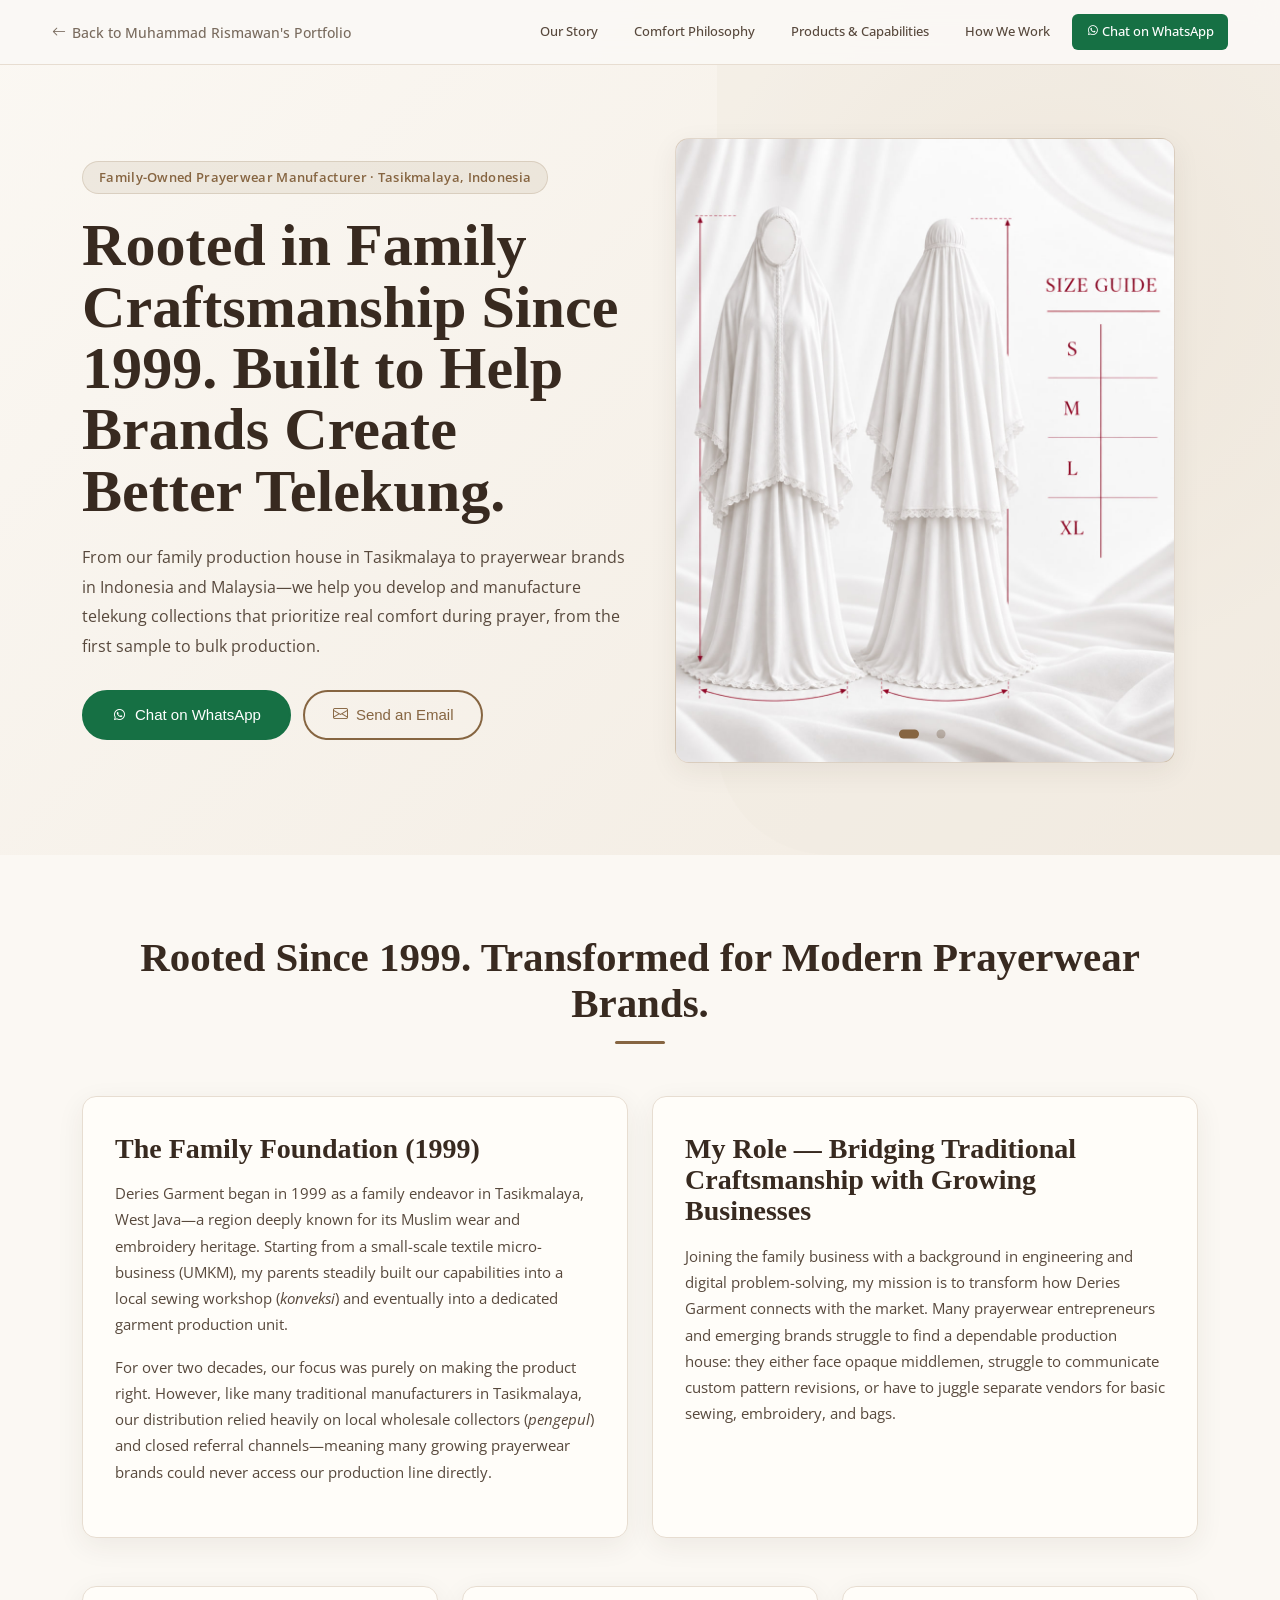
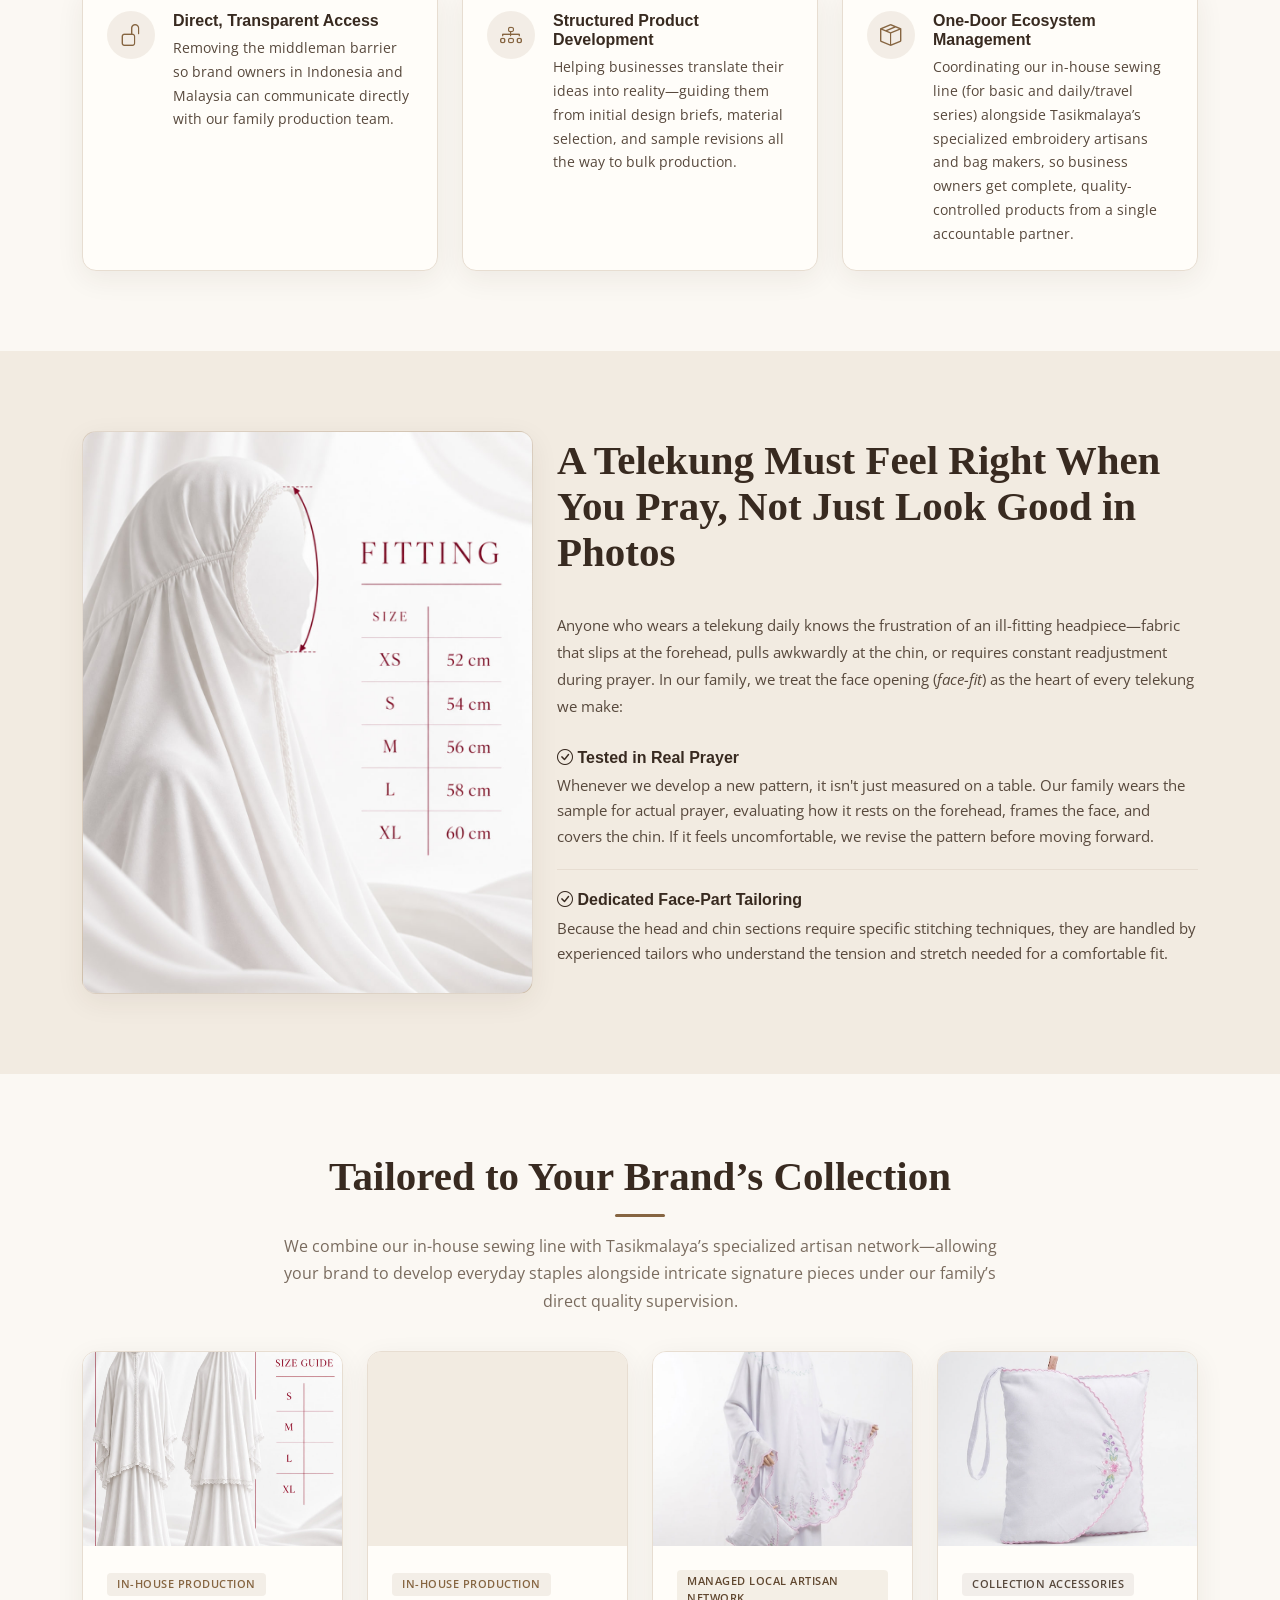
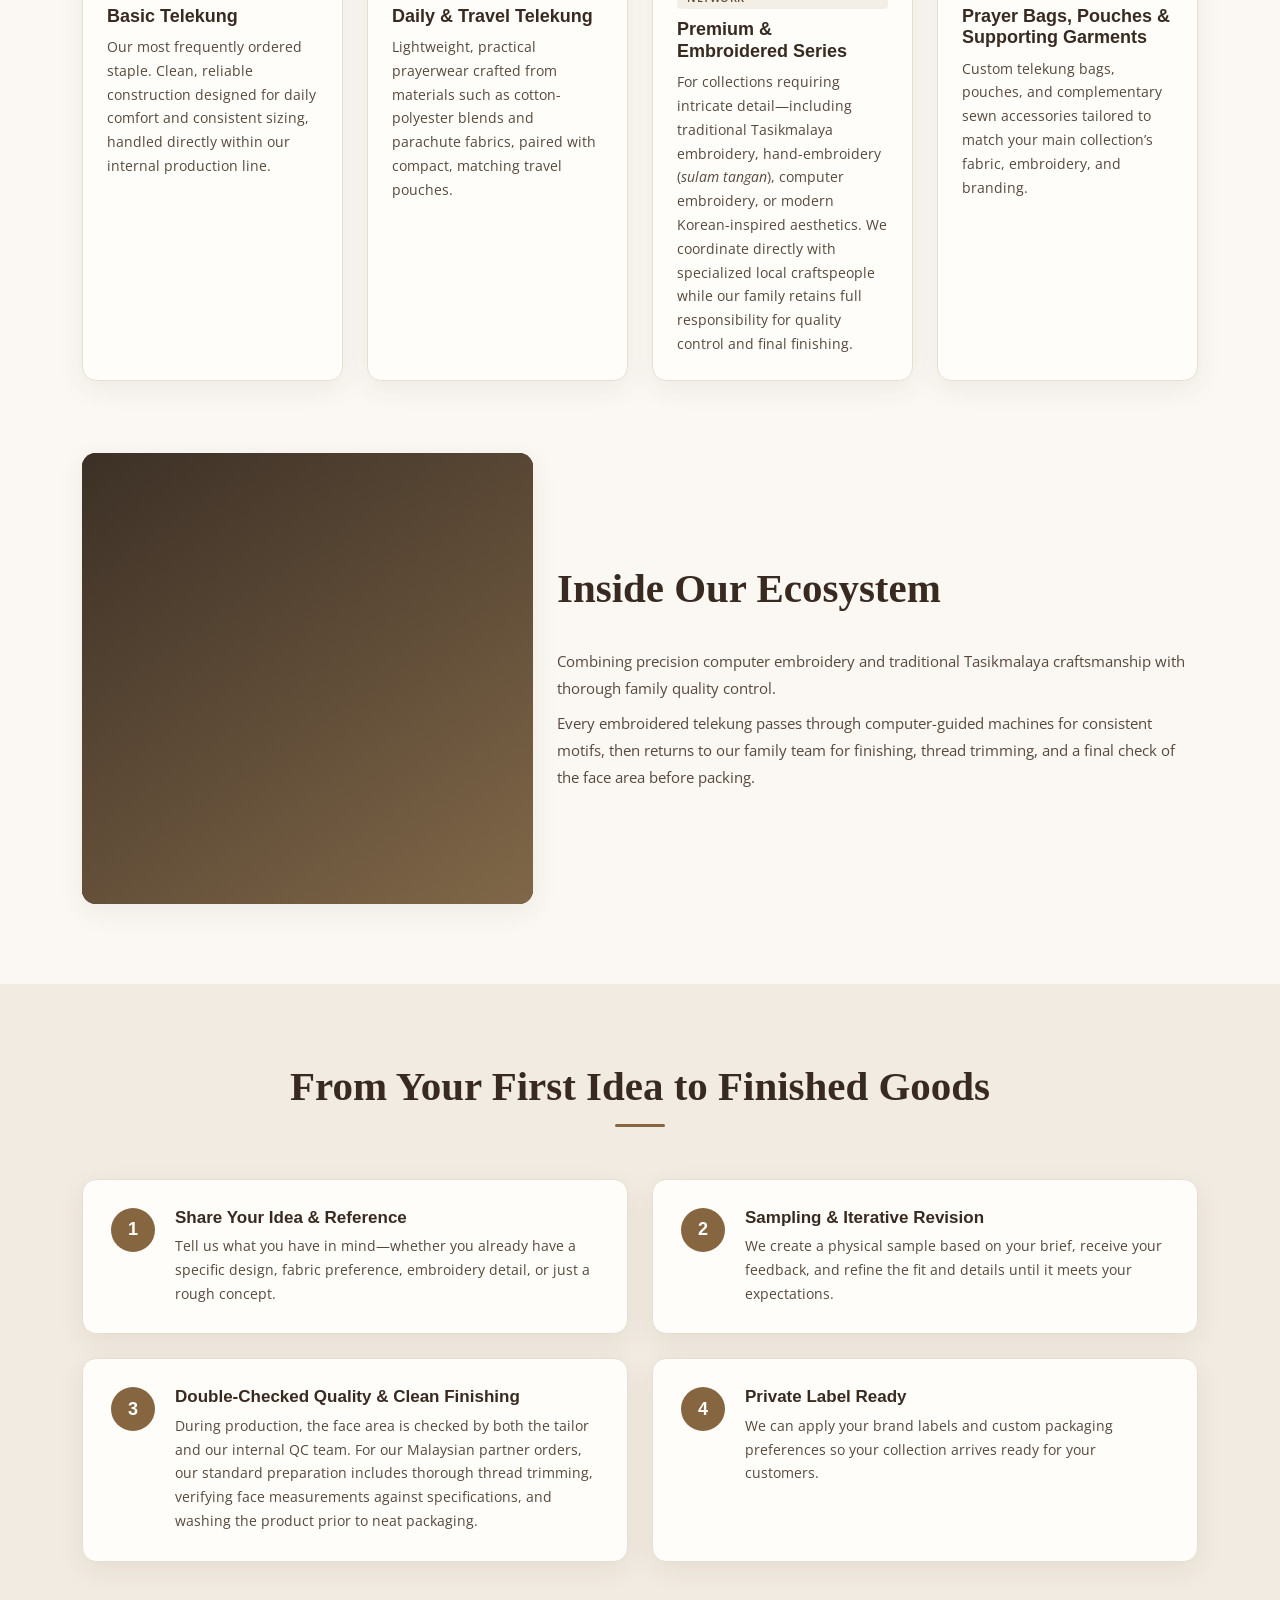
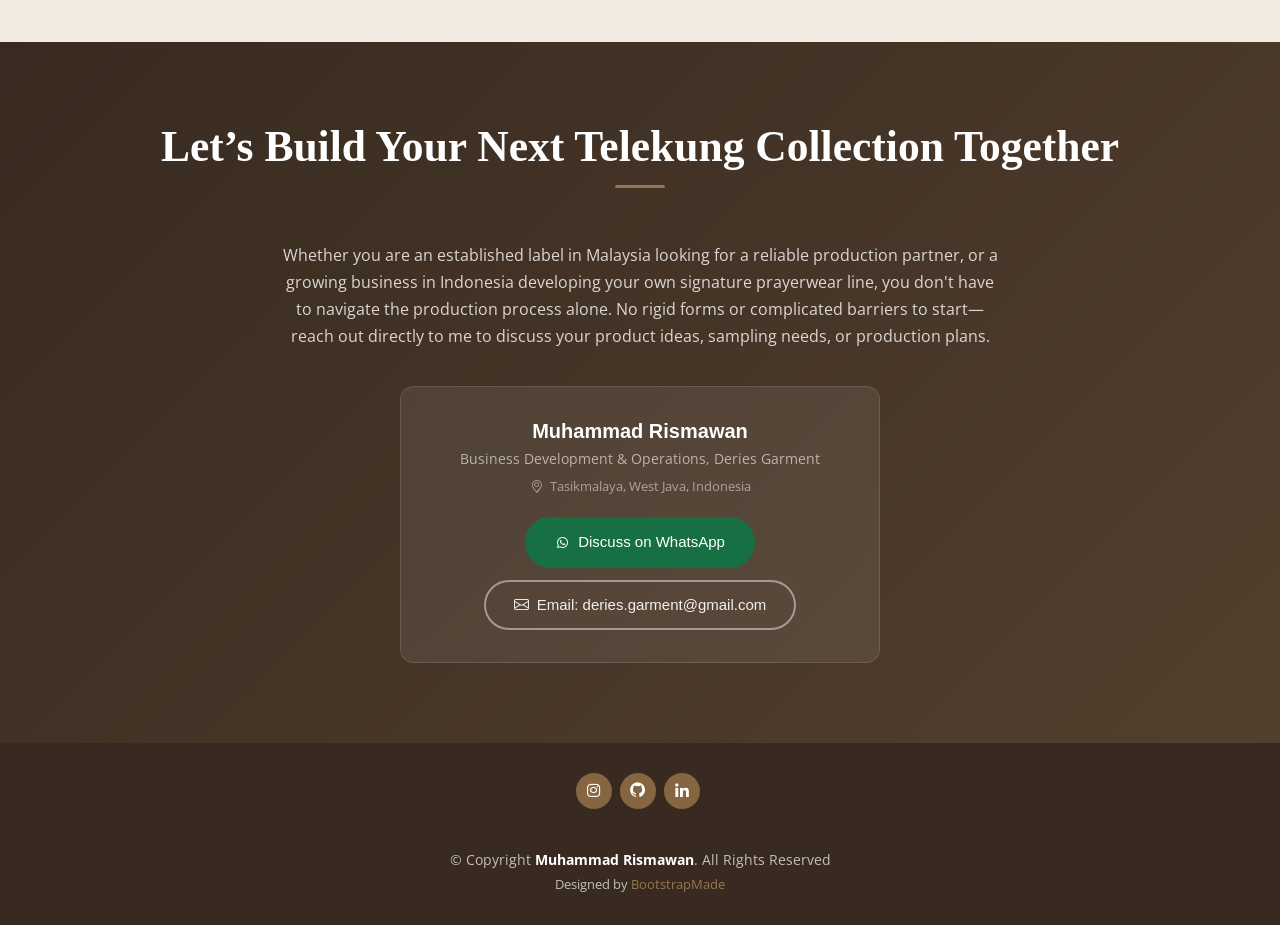
==== commit a77cc8d6: "Clean up repo to the Deries Garment landing page only - Rename deries-garment.html to index.html; re" ====
--- a/index.html
+++ b/index.html
@@ -5,17 +5,17 @@
   <meta charset="utf-8">
   <meta content="width=device-width, initial-scale=1.0" name="viewport">
 
-  <title>Muhammad Rismawan — Products, Ventures & Creative Work</title>
-  <meta content="A curated showcase of products, ventures, and services built and led by Muhammad Rismawan: SatSetSaji for F&B technology, Deries Garment for B2B prayerwear manufacturing, and monographic.co for AI-powered creative production." name="description">
+  <title>Deries Garment — Family-Owned Prayerwear Manufacturer | Tasikmalaya, Indonesia</title>
+  <meta content="Deries Garment: Rooted in family craftsmanship since 1999 in Tasikmalaya. B2B manufacturing partner for telekung (prayerwear) brands in Indonesia and Malaysia. Direct access, structured product development, and one-door ecosystem management." name="description">
 
   <!-- Open Graph -->
   <meta property="og:type" content="website">
   <meta property="og:locale" content="en_US">
-  <meta property="og:site_name" content="Muhammad Rismawan — Portfolio & Ventures">
-  <meta property="og:title" content="Muhammad Rismawan — Products, Ventures & Creative Work">
-  <meta property="og:description" content="Explore products, ventures, and services across F&B technology, B2B manufacturing, and AI-powered creative production.">
-  <meta property="og:url" content="https://www.electricianinsomniac.my.id/">
-  <meta property="og:image" content="https://www.electricianinsomniac.my.id/img/profile-img.jpg">
+  <meta property="og:site_name" content="Deries Garment">
+  <meta property="og:title" content="Deries Garment — Family-Owned Prayerwear Manufacturer">
+  <meta property="og:description" content="Rooted in family craftsmanship since 1999. B2B manufacturing partner for telekung brands in Indonesia and Malaysia.">
+  <meta property="og:url" content="https://deriesgarment.com/">
+  <meta property="og:image" content="https://deriesgarment.com/img/Telekung/telekung-fullsize.jpg">
 
   <!-- Favicons -->
   <link href="img/R.png" rel="icon">
@@ -23,7 +23,7 @@
 
   <!-- Google Fonts -->
   <link href="https://fonts.googleapis.com/css?family=Open+Sans:300,300i,400,400i,600,600i,700,700i|Raleway:300,300i,400,400i,500,500i,600,600i,700,700i|Poppins:300,300i,400,400i,500,500i,600,600i,700,700i" rel="stylesheet">
-  <link href="https://fonts.googleapis.com/css2?family=Plus+Jakarta+Sans:wght@400;500;600;700;800&display=swap" rel="stylesheet">
+  <link href="https://fonts.googleapis.com/css2?family=Cormorant+Garamond:wght@500;600;700&display=swap" rel="stylesheet">
 
   <!-- Vendor CSS Files -->
   <link href="vendor/aos/aos.css" rel="stylesheet">
@@ -31,207 +31,345 @@
   <link href="vendor/bootstrap-icons/bootstrap-icons.css" rel="stylesheet">
   <link href="vendor/boxicons/css/boxicons.min.css" rel="stylesheet">
 
-  <!-- Template Main CSS File -->
+  <!-- Template Main CSS + Deries Theme -->
   <link href="css/style.css" rel="stylesheet">
+  <link href="css/deries.css" rel="stylesheet">
 </head>
 
-<body class="portfolio-hub">
-
-  <!-- ======= Mobile nav toggle button ======= -->
-  <i class="bi bi-list mobile-nav-toggle d-lg-none" role="button" aria-label="Open menu"></i>
-  <!-- ======= Header ======= -->
-  <header id="header" class="d-flex flex-column justify-content-center">
-
-    <nav id="navbar" class="navbar nav-menu" aria-label="Main navigation">
-      <ul>
-        <li><a href="#hero" class="nav-link scrollto active"><i class="bx bx-home"></i> <span>Home</span></a></li>
-        <li><a href="#ventures" class="nav-link scrollto"><i class="bx bx-briefcase"></i> <span>Showcase</span></a></li>
-        <li><a href="#offers" class="nav-link scrollto"><i class="bx bx-grid-alt"></i> <span>Offerings</span></a></li>
-        <li><a href="#about" class="nav-link scrollto"><i class="bx bx-user"></i> <span>About</span></a></li>
-        <li><a href="#contact" class="nav-link scrollto"><i class="bx bx-envelope"></i> <span>Contact</span></a></li>
+<body class="deries-page">
+
+  <!-- ======= Top Navigation Bar ======= -->
+  <nav class="dg-navbar" id="dg-navbar" aria-label="Primary navigation">
+    <div class="container">
+      <a href="https://www.electricianinsomniac.my.id/" class="dg-nav-back">
+        <i class="bi bi-arrow-left" aria-hidden="true"></i> Back to Muhammad Rismawan's Portfolio
+      </a>
+
+      <button class="dg-mobile-toggle" id="dg-mobile-toggle" type="button" aria-label="Toggle navigation" aria-controls="dg-nav-links" aria-expanded="false">
+        <i class="bi bi-list" aria-hidden="true"></i>
+      </button>
+
+      <ul class="dg-nav-links" id="dg-nav-links">
+        <li><a href="#story">Our Story</a></li>
+        <li><a href="#comfort">Comfort Philosophy</a></li>
+        <li><a href="#products">Products & Capabilities</a></li>
+        <li><a href="#process">How We Work</a></li>
+        <li><a href="https://wa.me/qr/LBYEFDWRSCYXO1?s=r" class="dg-nav-cta" target="_blank" rel="noopener"><i class="bx bxl-whatsapp" aria-hidden="true"></i> Chat on WhatsApp</a></li>
       </ul>
-    </nav><!-- .nav-menu -->
-
-  </header><!-- End Header -->
-
-  <!-- ======= Hero Section ======= -->
-  <section id="hero" class="showcase-hero d-flex flex-column justify-content-center">
-    <div class="container" data-aos="zoom-in" data-aos-delay="100">
-      <span class="showcase-eyebrow">PORTFOLIO &amp; VENTURE HUB</span>
-      <h1>Muhammad Rismawan</h1>
-      <p class="showcase-role">Product Builder · Venture Operator · Creative Agency Founder</p>
-      <p class="showcase-intro">I build digital products, transform a family business, and lead AI-powered creative services.</p>
-      <div class="showcase-actions">
-        <a href="#ventures" class="btn-hero scrollto">Explore the Showcase <i class="bi bi-arrow-down" aria-hidden="true"></i></a>
-        <a href="#contact" class="btn-hero btn-hero-outline scrollto">Discuss a Project</a>
-      </div>
-      <div class="social-links">
-        <a href="https://www.instagram.com/electricianinsomniac/" class="instagram" aria-label="Instagram"><i class="bx bxl-instagram"></i></a>
-        <a href="https://github.com/electricianinsomniac" class="github" aria-label="GitHub"><i class="bx bxl-github"></i></a>
-        <a href="https://www.linkedin.com/in/muhammad-rismawan" class="linkedin" aria-label="LinkedIn"><i class="bx bxl-linkedin"></i></a>
-      </div>
     </div>
-  </section><!-- End Hero -->
+  </nav><!-- End Top Navbar -->
 
   <main id="main">
 
-    <!-- ======= Projects & Ventures Section ======= -->
-    <section id="ventures" class="ventures section-bg">
+    <!-- ======= Section 1: Hero ======= -->
+    <section id="dg-hero" class="dg-hero">
+      <div class="container">
+        <div class="row align-items-center gy-5">
+          <div class="col-lg-6" data-aos="fade-right" data-aos-delay="100">
+            <span class="dg-eyebrow">Family-Owned Prayerwear Manufacturer · Tasikmalaya, Indonesia</span>
+            <h1>Rooted in Family Craftsmanship Since 1999. Built to Help Brands Create Better Telekung.</h1>
+            <p class="dg-hero-sub">From our family production house in Tasikmalaya to prayerwear brands in Indonesia and Malaysia—we help you develop and manufacture telekung collections that prioritize real comfort during prayer, from the first sample to bulk production.</p>
+            <div class="dg-hero-actions">
+              <a href="https://wa.me/qr/LBYEFDWRSCYXO1?s=r" class="dg-btn dg-btn-primary" target="_blank" rel="noopener">
+                <i class="bx bxl-whatsapp" aria-hidden="true"></i> Chat on WhatsApp
+              </a>
+              <a href="mailto:deries.garment@gmail.com" class="dg-btn dg-btn-secondary">
+                <i class="bi bi-envelope" aria-hidden="true"></i> Send an Email
+              </a>
+            </div>
+          </div>
+          <div class="col-lg-6" data-aos="fade-left" data-aos-delay="200">
+            <figure class="dg-media-frame dg-hero-frame dg-slider" aria-roledescription="carousel" aria-label="Telekung size guide">
+              <div class="dg-slides">
+                <img src="img/Telekung/telekung-depan-belakang.jpg" alt="Telekung size guide showing front and back view with full-length measurements" class="dg-hero-img dg-slide is-active" fetchpriority="high">
+                <img src="img/Telekung/telekung-size.jpg" alt="Telekung size guide showing headpiece and skirt measurements" class="dg-hero-img dg-slide" loading="lazy" decoding="async">
+              </div>
+              <div class="dg-slider-dots" role="tablist" aria-label="Choose slide">
+                <button type="button" class="dg-slider-dot is-active" role="tab" aria-selected="true" aria-label="Slide 1: front and back view"></button>
+                <button type="button" class="dg-slider-dot" role="tab" aria-selected="false" aria-label="Slide 2: headpiece and skirt"></button>
+              </div>
+            </figure>
+          </div>
+        </div>
+      </div>
+    </section><!-- End Hero -->
+
+    <!-- ======= Section 2: Our Story & The Transformation ======= -->
+    <section id="story" class="dg-section">
       <div class="container" data-aos="fade-up">
 
-        <div class="section-title">
-          <h2>Products, Ventures &amp; Creative Services</h2>
-          <p>A showcase of products I build, ventures I help grow, and services available to clients.</p>
+        <div class="dg-section-title">
+          <h2>Rooted Since 1999. Transformed for Modern Prayerwear Brands.</h2>
         </div>
 
         <div class="row gy-4">
-
-          <!-- SatSetSaji Card -->
-          <div class="col-md-6 col-xl-4" data-aos="fade-up" data-aos-delay="100">
-            <div class="venture-card" id="card-satsetsaji">
-              <span class="venture-badge venture-badge-tech">TECH / SAAS PRODUCT</span>
-              <div class="venture-icon">
-                <i class="bx bx-qr-scan" aria-hidden="true"></i>
-              </div>
-              <h3>SatSetSaji <span>— QR Ordering &amp; KDS for F&amp;B SMEs</span></h3>
-              <p>A QR-based ordering system for restaurants and cafés in Indonesia. Customers scan a table QR code, order from a digital menu, and pay online—while staff work from connected kitchen display (KDS), cashier, and reporting screens.</p>
-              <a href="satsetsaji.html" class="btn-hero">Explore SatSetSaji <i class="bi bi-arrow-right" aria-hidden="true"></i></a>
-            </div>
-          </div>
-
-          <!-- Deries Garment Card -->
-          <div class="col-md-6 col-xl-4" data-aos="fade-up" data-aos-delay="200">
-            <div class="venture-card" id="card-deries">
-              <span class="venture-badge venture-badge-mfg">FAMILY BUSINESS · B2B GARMENT &amp; OEM</span>
-              <div class="venture-icon">
-                <i class="bx bx-store-alt" aria-hidden="true"></i>
-              </div>
-              <h3>Deries Garment <span>— B2B Prayerwear Manufacturing Partner</span></h3>
-              <p>Rooted in our family’s garment journey in Tasikmalaya since 1999, we specialize in comfortable, well-fitted telekung (prayerwear) and pouches. I lead our B2B transformation—connecting Indonesian and Malaysian brands directly with our sampling and production ecosystem.</p>
-              <a href="deries-garment.html" class="btn-hero">Explore Deries Garment <i class="bi bi-arrow-right" aria-hidden="true"></i></a>
-            </div>
-          </div>
-
-          <!-- monographic.co Card -->
-          <div class="col-md-6 col-xl-4" data-aos="fade-up" data-aos-delay="300">
-            <div class="venture-card" id="card-monographic">
-              <span class="venture-badge venture-badge-creative">AI-POWERED CREATIVE AGENCY</span>
-              <div class="venture-icon">
-                <i class="bx bx-palette" aria-hidden="true"></i>
-              </div>
-              <h3>monographic.co <span>— AI-Powered Creative Agency</span></h3>
-              <p>Evolved from a traditional design service into an end-to-end creative partner. We combine creative strategy with AI-assisted production to help e-commerce brands, startups, and creators move from brief to ready-to-use assets faster.</p>
-              <a href="monographic.html" class="btn-hero">Explore monographic.co <i class="bi bi-arrow-right" aria-hidden="true"></i></a>
-            </div>
-          </div>
-
-        </div>
-
-      </div>
-    </section><!-- End Projects & Ventures Section -->
-
-    <!-- ======= Offerings Section ======= -->
-    <section id="offers" class="offerings">
+          <!-- Part 1: Foundation -->
+          <div class="col-lg-6" data-aos="fade-up" data-aos-delay="100">
+            <div class="dg-story-card">
+              <h3>The Family Foundation (1999)</h3>
+              <p>Deries Garment began in 1999 as a family endeavor in Tasikmalaya, West Java—a region deeply known for its Muslim wear and embroidery heritage. Starting from a small-scale textile micro-business (UMKM), my parents steadily built our capabilities into a local sewing workshop (<em>konveksi</em>) and eventually into a dedicated garment production unit.</p>
+              <p>For over two decades, our focus was purely on making the product right. However, like many traditional manufacturers in Tasikmalaya, our distribution relied heavily on local wholesale collectors (<em>pengepul</em>) and closed referral channels—meaning many growing prayerwear brands could never access our production line directly.</p>
+            </div>
+          </div>
+
+          <!-- Part 2: Transformation -->
+          <div class="col-lg-6" data-aos="fade-up" data-aos-delay="200">
+            <div class="dg-story-card">
+              <h3>My Role — Bridging Traditional Craftsmanship with Growing Businesses</h3>
+              <p>Joining the family business with a background in engineering and digital problem-solving, my mission is to transform how Deries Garment connects with the market. Many prayerwear entrepreneurs and emerging brands struggle to find a dependable production house: they either face opaque middlemen, struggle to communicate custom pattern revisions, or have to juggle separate vendors for basic sewing, embroidery, and bags.</p>
+            </div>
+          </div>
+        </div>
+
+        <!-- Transformation Pillars -->
+        <div class="dg-pillars">
+          <div class="row gy-4">
+            <div class="col-lg-4" data-aos="fade-up" data-aos-delay="100">
+              <div class="dg-pillar">
+                <div class="dg-pillar-icon">
+                  <i class="bi bi-unlock"></i>
+                </div>
+                <div>
+                  <h4>Direct, Transparent Access</h4>
+                  <p>Removing the middleman barrier so brand owners in Indonesia and Malaysia can communicate directly with our family production team.</p>
+                </div>
+              </div>
+            </div>
+            <div class="col-lg-4" data-aos="fade-up" data-aos-delay="200">
+              <div class="dg-pillar">
+                <div class="dg-pillar-icon">
+                  <i class="bi bi-diagram-3"></i>
+                </div>
+                <div>
+                  <h4>Structured Product Development</h4>
+                  <p>Helping businesses translate their ideas into reality—guiding them from initial design briefs, material selection, and sample revisions all the way to bulk production.</p>
+                </div>
+              </div>
+            </div>
+            <div class="col-lg-4" data-aos="fade-up" data-aos-delay="300">
+              <div class="dg-pillar">
+                <div class="dg-pillar-icon">
+                  <i class="bi bi-box-seam"></i>
+                </div>
+                <div>
+                  <h4>One-Door Ecosystem Management</h4>
+                  <p>Coordinating our in-house sewing line (for basic and daily/travel series) alongside Tasikmalaya’s specialized embroidery artisans and bag makers, so business owners get complete, quality-controlled products from a single accountable partner.</p>
+                </div>
+              </div>
+            </div>
+          </div>
+        </div>
+
+      </div>
+    </section><!-- End Story Section -->
+
+    <!-- ======= Section 3: Comfort Philosophy ======= -->
+    <section id="comfort" class="dg-section dg-comfort">
       <div class="container" data-aos="fade-up">
 
-        <div class="section-title">
-          <h2>Ways to Work Together</h2>
-          <p>Choose a product to explore, a manufacturing capability to discuss, or a creative service to brief.</p>
+        <div class="row align-items-center gy-5">
+          <div class="col-lg-5" data-aos="fade-right" data-aos-delay="100">
+            <figure class="dg-media-frame dg-comfort-frame">
+              <img src="img/Telekung/telekung-face.jpg" alt="Telekung face-fit size chart from XS 52 cm to XL 60 cm, measured around the face opening" class="dg-comfort-img" loading="lazy" decoding="async">
+            </figure>
+          </div>
+          <div class="col-lg-7" data-aos="fade-left" data-aos-delay="200">
+            <div class="dg-section-title dg-section-title-left">
+              <h2 class="dg-comfort-heading">A Telekung Must Feel Right When You Pray, Not Just Look Good in Photos</h2>
+            </div>
+            <p class="dg-comfort-lead">Anyone who wears a telekung daily knows the frustration of an ill-fitting headpiece—fabric that slips at the forehead, pulls awkwardly at the chin, or requires constant readjustment during prayer. In our family, we treat the face opening (<em>face-fit</em>) as the heart of every telekung we make:</p>
+
+            <div class="dg-comfort-point">
+              <h4><i class="bi bi-check-circle" aria-hidden="true"></i> Tested in Real Prayer</h4>
+              <p>Whenever we develop a new pattern, it isn't just measured on a table. Our family wears the sample for actual prayer, evaluating how it rests on the forehead, frames the face, and covers the chin. If it feels uncomfortable, we revise the pattern before moving forward.</p>
+            </div>
+
+            <div class="dg-comfort-point">
+              <h4><i class="bi bi-check-circle" aria-hidden="true"></i> Dedicated Face-Part Tailoring</h4>
+              <p>Because the head and chin sections require specific stitching techniques, they are handled by experienced tailors who understand the tension and stretch needed for a comfortable fit.</p>
+            </div>
+          </div>
+        </div>
+
+      </div>
+    </section><!-- End Comfort Philosophy -->
+
+    <!-- ======= Section 4: Product Lines & Capabilities ======= -->
+    <section id="products" class="dg-section">
+      <div class="container" data-aos="fade-up">
+
+        <div class="dg-section-title">
+          <h2>Tailored to Your Brand’s Collection</h2>
+          <p>We combine our in-house sewing line with Tasikmalaya’s specialized artisan network—allowing your brand to develop everyday staples alongside intricate signature pieces under our family’s direct quality supervision.</p>
         </div>
 
         <div class="row gy-4">
-          <div class="col-lg-4 col-md-6 offer-column" data-aos="fade-up" data-aos-delay="100">
-            <article class="offer-card offer-card-product">
-              <span class="offer-type"><i class="bx bx-cube" aria-hidden="true"></i> ENGINEERING &amp; AUTOMATION</span>
-              <h3>RPA, Custom Systems<br>&amp; Product Demos</h3>
-              <p>Looking to automate business workflows, discuss an engineering role, or request a guided pilot of SatSetSaji for your restaurant?</p>
-              <a href="mailto:founder@electricianinsomniac.my.id?subject=Engineering%20and%20Automation%20Inquiry" class="offer-link">Get in touch via Email <i class="bi bi-arrow-right" aria-hidden="true"></i></a>
-            </article>
-          </div>
-
-          <div class="col-lg-4 col-md-6 offer-column" data-aos="fade-up" data-aos-delay="200">
-            <article class="offer-card offer-card-manufacturing">
-              <span class="offer-type"><i class="bx bx-store-alt" aria-hidden="true"></i> B2B GARMENT MANUFACTURING</span>
-              <h3>Custom Telekung Sampling<br>&amp; Production</h3>
-              <p>Have a prayerwear design in mind? Talk directly with me to discuss fabrics, Tasikmalaya embroidery, sampling, and bulk manufacturing.</p>
-              <a href="https://wa.me/qr/LBYEFDWRSCYXO1?s=r" class="offer-link" target="_blank" rel="noopener">Chat with Deries Garment on WhatsApp <i class="bi bi-arrow-right" aria-hidden="true"></i></a>
-            </article>
-          </div>
-
-          <div class="col-lg-4 col-md-6 offer-column" data-aos="fade-up" data-aos-delay="300">
-            <article class="offer-card offer-card-creative">
-              <span class="offer-type"><i class="bx bx-palette" aria-hidden="true"></i> CREATIVE PRODUCTION</span>
-              <h3>End-to-End Campaign<br>&amp; Visual Assets</h3>
-              <p>Need fast, reliable ad creatives, product staging, or brand visuals without managing multiple freelancers? Send us your project brief.</p>
-              <a href="monographic.html#contact" class="offer-link">Start a brief with monographic.co <i class="bi bi-arrow-right" aria-hidden="true"></i></a>
-            </article>
-          </div>
-        </div>
-
-      </div>
-    </section><!-- End Offerings Section -->
-
-    <!-- ======= About Section ======= -->
-    <section id="about" class="about section-bg">
+
+          <!-- Product 1: Basic Telekung -->
+          <div class="col-lg-3 col-md-6" data-aos="fade-up" data-aos-delay="100">
+            <div class="dg-product-card">
+              <figure class="dg-product-media">
+                <img src="img/Telekung/telekung-depan-belakang.jpg" alt="Basic white telekung with lace trim by Deries Garment, shown from the front and back" class="dg-product-img" loading="lazy" decoding="async">
+              </figure>
+              <div class="dg-product-body">
+                <span class="product-tag product-tag-inhouse">In-House Production</span>
+                <h4>Basic Telekung</h4>
+                <p>Our most frequently ordered staple. Clean, reliable construction designed for daily comfort and consistent sizing, handled directly within our internal production line.</p>
+              </div>
+            </div>
+          </div>
+
+          <!-- Product 2: Daily & Travel -->
+          <div class="col-lg-3 col-md-6" data-aos="fade-up" data-aos-delay="200">
+            <div class="dg-product-card">
+              <figure class="dg-product-media">
+                <img src="img/Telekung/telekung-size.jpg" alt="Two-piece daily telekung by Deries Garment: lace-trimmed headpiece and elastic-waist skirt" class="dg-product-img" loading="lazy" decoding="async">
+              </figure>
+              <div class="dg-product-body">
+                <span class="product-tag product-tag-inhouse">In-House Production</span>
+                <h4>Daily & Travel Telekung</h4>
+                <p>Lightweight, practical prayerwear crafted from materials such as cotton-polyester blends and parachute fabrics, paired with compact, matching travel pouches.</p>
+              </div>
+            </div>
+          </div>
+
+          <!-- Product 3: Premium & Embroidered -->
+          <div class="col-lg-3 col-md-6" data-aos="fade-up" data-aos-delay="300">
+            <div class="dg-product-card">
+              <figure class="dg-product-media">
+                <img src="img/Telekung/telekung-fullsize.jpg" alt="Premium white telekung with pink floral embroidery and scalloped edges" style="object-position: 50% 45%;" class="dg-product-img" loading="lazy" decoding="async">
+              </figure>
+              <div class="dg-product-body">
+                <span class="product-tag product-tag-artisan">Managed Local Artisan Network</span>
+                <h4>Premium & Embroidered Series</h4>
+                <p>For collections requiring intricate detail—including traditional Tasikmalaya embroidery, hand-embroidery (<em>sulam tangan</em>), computer embroidery, or modern Korean-inspired aesthetics. We coordinate directly with specialized local craftspeople while our family retains full responsibility for quality control and final finishing.</p>
+              </div>
+            </div>
+          </div>
+
+          <!-- Product 4: Bags & Pouches -->
+          <div class="col-lg-3 col-md-6" data-aos="fade-up" data-aos-delay="400">
+            <div class="dg-product-card">
+              <figure class="dg-product-media">
+                <img src="img/Telekung/telekung-bag.jpg" alt="White prayer pouch with pink floral embroidery, scalloped edges and wrist strap, made to match the telekung" style="object-position: 50% 60%;" class="dg-product-img" loading="lazy" decoding="async">
+              </figure>
+              <div class="dg-product-body">
+                <span class="product-tag product-tag-accessory">Collection Accessories</span>
+                <h4>Prayer Bags, Pouches & Supporting Garments</h4>
+                <p>Custom telekung bags, pouches, and complementary sewn accessories tailored to match your main collection’s fabric, embroidery, and branding.</p>
+              </div>
+            </div>
+          </div>
+
+        </div>
+
+        <!-- Video Feature -->
+        <div class="dg-video-feature row align-items-center gy-4">
+          <div class="col-lg-5" data-aos="fade-right" data-aos-delay="100">
+            <figure class="dg-video-banner dg-video-square">
+              <video autoplay loop muted playsinline preload="auto" aria-label="Computer embroidery machine stitching a telekung in Tasikmalaya">
+                <source src="img/Telekung/Telekung-process.mp4" type="video/mp4">
+                Your browser does not support the video element.
+              </video>
+            </figure>
+          </div>
+          <div class="col-lg-7" data-aos="fade-left" data-aos-delay="200">
+            <div class="dg-section-title dg-section-title-left">
+              <h2 class="dg-comfort-heading">Inside Our Ecosystem</h2>
+            </div>
+            <p class="dg-comfort-lead">Combining precision computer embroidery and traditional Tasikmalaya craftsmanship with thorough family quality control.</p>
+            <p class="dg-video-desc">Every embroidered telekung passes through computer-guided machines for consistent motifs, then returns to our family team for finishing, thread trimming, and a final check of the face area before packing.</p>
+          </div>
+        </div>
+
+      </div>
+    </section><!-- End Products Section -->
+
+    <!-- ======= Section 5: Quality Control & How We Work ======= -->
+    <section id="process" class="dg-section dg-section-alt">
       <div class="container" data-aos="fade-up">
 
-        <div class="section-title">
-          <h2>About the Founder</h2>
-          <p>Engineering, automation, design, and business building—brought together across the ventures featured here.</p>
-        </div>
-
-        <div class="row align-items-center">
-          <div class="col-lg-4 text-center mb-4 mb-lg-0">
-            <img src="img/profile-img.jpg" class="img-fluid" alt="Muhammad Rismawan" style="border-radius: 12px; max-width: 300px; width: 100%; height: auto; box-shadow: 0 8px 24px rgba(0, 0, 0, 0.1);">
-          </div>
-          <div class="col-lg-8 content">
-            <h3>Engineering · RPA · Design · Business Development</h3>
-            <p class="about-lead">
-              Electrical Engineering graduate (Cum Laude) from Universitas Islam Indonesia, based in Jakarta. I combine technical problem-solving with creative design thinking to build products, automate processes, and transform traditional businesses.
-            </p>
-            <div class="row">
-              <div class="col-lg-6">
-                <ul>
-                  <li><i class="bi bi-chevron-right" aria-hidden="true"></i> <strong>Degree:</strong> <span>B.Eng. Electrical Engineering, UII</span></li>
-                  <li><i class="bi bi-chevron-right" aria-hidden="true"></i> <strong>Location:</strong> <span>West Jakarta, DKI Jakarta</span></li>
-                </ul>
-              </div>
-              <div class="col-lg-6">
-                <ul>
-                  <li><i class="bi bi-chevron-right" aria-hidden="true"></i> <strong>Current Role:</strong> <span>RPA Developer at PT Next Generation Wave</span></li>
-                  <li><i class="bi bi-chevron-right" aria-hidden="true"></i> <strong>Ventures &amp; Projects:</strong> <span><a href="satsetsaji.html" class="about-project-link">SatSetSaji</a>, <a href="deries-garment.html" class="about-project-link">Deries Garment</a>, and <a href="monographic.html" class="about-project-link">monographic.co</a></span></li>
-                </ul>
-              </div>
-            </div>
-            <p>
-              Alongside my career in enterprise RPA development, I build and lead three active initiatives: <strong><a href="satsetsaji.html" class="about-project-link">SatSetSaji</a></strong>, a QR-based ordering and kitchen display system for F&amp;B SMEs; <strong><a href="deries-garment.html" class="about-project-link">Deries Garment</a></strong>, where I lead the B2B transformation of our family’s prayerwear manufacturing business in Tasikmalaya; and <strong><a href="monographic.html" class="about-project-link">monographic.co</a></strong>, an AI-powered Done-For-You creative agency.
-            </p>
-            <a href="founder.html" class="btn-hero btn-hero-outline" style="margin-top: 8px;"><i class="bi bi-person-lines-fill" aria-hidden="true"></i> View Full Resume &amp; Certificates</a>
-          </div>
-        </div>
-
-      </div>
-    </section><!-- End About Section -->
-
-    <!-- ======= Contact Section ======= -->
-    <section id="contact" class="contact">
+        <div class="dg-section-title">
+          <h2>From Your First Idea to Finished Goods</h2>
+        </div>
+
+        <div class="row gy-4">
+
+          <!-- Step 1 -->
+          <div class="col-lg-6 col-md-6" data-aos="fade-up" data-aos-delay="100">
+            <div class="dg-process-step">
+              <div class="dg-step-num">1</div>
+              <div>
+                <h4>Share Your Idea & Reference</h4>
+                <p>Tell us what you have in mind—whether you already have a specific design, fabric preference, embroidery detail, or just a rough concept.</p>
+              </div>
+            </div>
+          </div>
+
+          <!-- Step 2 -->
+          <div class="col-lg-6 col-md-6" data-aos="fade-up" data-aos-delay="200">
+            <div class="dg-process-step">
+              <div class="dg-step-num">2</div>
+              <div>
+                <h4>Sampling & Iterative Revision</h4>
+                <p>We create a physical sample based on your brief, receive your feedback, and refine the fit and details until it meets your expectations.</p>
+              </div>
+            </div>
+          </div>
+
+          <!-- Step 3 -->
+          <div class="col-lg-6 col-md-6" data-aos="fade-up" data-aos-delay="300">
+            <div class="dg-process-step">
+              <div class="dg-step-num">3</div>
+              <div>
+                <h4>Double-Checked Quality & Clean Finishing</h4>
+                <p>During production, the face area is checked by both the tailor and our internal QC team. For our Malaysian partner orders, our standard preparation includes thorough thread trimming, verifying face measurements against specifications, and washing the product prior to neat packaging.</p>
+              </div>
+            </div>
+          </div>
+
+          <!-- Step 4 -->
+          <div class="col-lg-6 col-md-6" data-aos="fade-up" data-aos-delay="400">
+            <div class="dg-process-step">
+              <div class="dg-step-num">4</div>
+              <div>
+                <h4>Private Label Ready</h4>
+                <p>We can apply your brand labels and custom packaging preferences so your collection arrives ready for your customers.</p>
+              </div>
+            </div>
+          </div>
+
+        </div>
+
+      </div>
+    </section><!-- End Process Section -->
+
+    <!-- ======= Section 6: Closing CTA ======= -->
+    <section id="cta" class="dg-cta-section">
       <div class="container" data-aos="fade-up">
 
-        <div class="section-title">
-          <h2>Have a product, service, or collaboration in mind?</h2>
-          <p>Tell me what you want to build, source, or create. Let’s discuss a practical next step.</p>
-        </div>
-
-        <div class="contact-box text-center">
-          <p class="contact-email"><i class="bi bi-envelope" aria-hidden="true"></i> founder@electricianinsomniac.my.id</p>
-          <div class="d-flex flex-wrap gap-3 justify-content-center">
-            <a href="mailto:founder@electricianinsomniac.my.id" class="btn-hero">Send Email</a>
-            <a href="https://www.linkedin.com/in/muhammad-rismawan" class="btn-hero btn-hero-outline" target="_blank" rel="noopener">LinkedIn Profile</a>
-          </div>
-        </div>
-
-      </div>
-    </section><!-- End Contact Section -->
+        <div class="dg-section-title">
+          <h2>Let’s Build Your Next Telekung Collection Together</h2>
+        </div>
+
+        <p class="text-center">Whether you are an established label in Malaysia looking for a reliable production partner, or a growing business in Indonesia developing your own signature prayerwear line, you don't have to navigate the production process alone. No rigid forms or complicated barriers to start—reach out directly to me to discuss your product ideas, sampling needs, or production plans.</p>
+
+        <div class="dg-contact-card" data-aos="zoom-in" data-aos-delay="200">
+          <h4>Muhammad Rismawan</h4>
+          <p class="contact-role">Business Development & Operations, Deries Garment</p>
+          <p class="contact-location"><i class="bi bi-geo-alt" aria-hidden="true"></i> Tasikmalaya, West Java, Indonesia</p>
+          <div class="dg-contact-actions">
+            <a href="https://wa.me/qr/LBYEFDWRSCYXO1?s=r" class="dg-btn dg-btn-primary" target="_blank" rel="noopener">
+              <i class="bx bxl-whatsapp" aria-hidden="true"></i> Discuss on WhatsApp
+            </a>
+            <a href="mailto:deries.garment@gmail.com" class="dg-btn dg-btn-secondary dg-btn-on-dark">
+              <i class="bi bi-envelope" aria-hidden="true"></i> Email: deries.garment@gmail.com
+            </a>
+          </div>
+        </div>
+
+      </div>
+    </section><!-- End CTA Section -->
 
   </main><!-- End #main -->
 
@@ -244,7 +382,7 @@
         <a href="https://www.linkedin.com/in/muhammad-rismawan" class="linkedin" aria-label="LinkedIn"><i class="bx bxl-linkedin"></i></a>
       </div>
       <div class="copyright">
-        &copy; <strong><span>Muhammad Rismawan</span></strong> — Products, Ventures &amp; Creative Work. All Rights Reserved.
+        &copy; Copyright <strong><span>Muhammad Rismawan</span></strong>. All Rights Reserved
       </div>
       <div class="credits">
         Designed by <a href="https://bootstrapmade.com/">BootstrapMade</a>
@@ -264,6 +402,142 @@
   <!-- Template Main JS File -->
   <script src="js/main.js"></script>
 
+  <!-- Deries Garment Page JS -->
+  <script>
+  (function() {
+    "use strict";
+
+    // Mobile nav toggle
+    const toggle = document.getElementById('dg-mobile-toggle');
+    const navLinks = document.getElementById('dg-nav-links');
+    if (toggle && navLinks) {
+      toggle.addEventListener('click', function() {
+        const isOpen = navLinks.classList.toggle('open');
+        this.setAttribute('aria-expanded', String(isOpen));
+        const icon = this.querySelector('i');
+        if (icon) {
+          icon.classList.toggle('bi-list');
+          icon.classList.toggle('bi-x');
+        }
+      });
+    }
+
+    // Close mobile nav on link click
+    const links = navLinks ? navLinks.querySelectorAll('a') : [];
+    links.forEach(function(link) {
+      link.addEventListener('click', function() {
+        if (navLinks.classList.contains('open')) {
+          navLinks.classList.remove('open');
+          if (toggle) {
+            const icon = toggle.querySelector('i');
+            toggle.setAttribute('aria-expanded', 'false');
+            if (icon) {
+              icon.classList.add('bi-list');
+              icon.classList.remove('bi-x');
+            }
+          }
+        }
+      });
+    });
+
+    // Navbar shadow on scroll
+    const navbar = document.getElementById('dg-navbar');
+    if (navbar) {
+      window.addEventListener('scroll', function() {
+        if (window.scrollY > 50) {
+          navbar.classList.add('scrolled');
+        } else {
+          navbar.classList.remove('scrolled');
+        }
+      });
+    }
+
+    // Keep media frames intentional while the user-owned assets are not present yet.
+    document.querySelectorAll('.dg-media-frame img, .dg-product-media img').forEach(function(image) {
+      const frame = image.closest('figure');
+      const markMissing = function() {
+        if (frame) frame.classList.add('is-missing');
+      };
+      const markAvailable = function() {
+        if (frame) frame.classList.remove('is-missing');
+      };
+
+      image.addEventListener('error', markMissing);
+      image.addEventListener('load', markAvailable);
+      if (image.complete) {
+        if (image.naturalWidth === 0) markMissing();
+        else markAvailable();
+      }
+    });
+
+    // Hero slider: auto crossfade every 4.5s, paused on hover/focus (instant swap with reduced motion)
+    const slider = document.querySelector('.dg-slider');
+    if (slider) {
+      const slides = slider.querySelectorAll('.dg-slide');
+      const dots = slider.querySelectorAll('.dg-slider-dot');
+      let current = 0;
+      let timer = null;
+      const show = function(index) {
+        current = (index + slides.length) % slides.length;
+        slides.forEach(function(slide, i) { slide.classList.toggle('is-active', i === current); });
+        dots.forEach(function(dot, i) {
+          dot.classList.toggle('is-active', i === current);
+          dot.setAttribute('aria-selected', String(i === current));
+        });
+      };
+      const start = function() {
+        if (timer || slides.length < 2) return;
+        timer = setInterval(function() { show(current + 1); }, 4500);
+      };
+      const stop = function() {
+        clearInterval(timer);
+        timer = null;
+      };
+      dots.forEach(function(dot, i) {
+        dot.addEventListener('click', function() {
+          stop();
+          show(i);
+          start();
+        });
+      });
+      slider.addEventListener('mouseenter', stop);
+      slider.addEventListener('mouseleave', start);
+      slider.addEventListener('focusin', stop);
+      slider.addEventListener('focusout', start);
+      start();
+    }
+
+    const embroideryVideo = document.querySelector('.dg-video-banner video');
+    const videoFrame = embroideryVideo ? embroideryVideo.closest('.dg-video-banner') : null;
+    if (embroideryVideo && videoFrame) {
+      const markVideoMissing = function() {
+        videoFrame.classList.add('is-missing');
+      };
+      embroideryVideo.addEventListener('error', markVideoMissing);
+      embroideryVideo.querySelectorAll('source').forEach(function(source) {
+        source.addEventListener('error', markVideoMissing);
+      });
+      if (embroideryVideo.error) markVideoMissing();
+    }
+
+    // Smooth scroll for section links, with room for the fixed navbar
+    document.querySelectorAll('.dg-nav-links a[href^="#"]').forEach(function(el) {
+      el.addEventListener('click', function(e) {
+        if (this.hash) {
+          var target = document.querySelector(this.hash);
+          if (target) {
+            e.preventDefault();
+            var offset = 80; // navbar height
+            var targetPos = target.getBoundingClientRect().top + window.pageYOffset - offset;
+            var prefersReducedMotion = window.matchMedia && window.matchMedia('(prefers-reduced-motion: reduce)').matches;
+            window.scrollTo({ top: targetPos, behavior: prefersReducedMotion ? 'auto' : 'smooth' });
+          }
+        }
+      });
+    });
+  })();
+  </script>
+
 </body>
 
 </html>
--- a/css/deries.css
+++ b/css/deries.css
@@ -0,0 +1,1023 @@
+/**
+ * Deries Garment — Warm Editorial Theme
+ * Overrides for deries-garment.html only.
+ * Loaded AFTER css/style.css to override base colors.
+ */
+
+/* ---- Design Tokens ---- */
+:root {
+  --dg-bg:        #fbf8f3;
+  --dg-bg-alt:    #f2ebe1;
+  --dg-surface:   #fffdf9;
+  --dg-border:    #e7ddd1;
+  --dg-accent:    #866541;
+  --dg-accent-dk: #60472f;
+  --dg-accent-lt: #96764f;
+  --dg-heading:   #382a20;
+  --dg-text:      #57483c;
+  --dg-text-lt:   #796b5e;
+  --dg-whatsapp:  #167044;
+  --dg-whatsapp-hover: #105a36;
+  --dg-radius:    14px;
+  --dg-shadow:    0 8px 28px rgba(56, 42, 32, 0.07);
+  --dg-shadow-hover: 0 16px 40px rgba(56, 42, 32, 0.13);
+}
+
+/* ---- Base Overrides ---- */
+body.deries-page {
+  font-family: "Open Sans", sans-serif;
+  color: var(--dg-text);
+  background: var(--dg-bg);
+}
+
+body.deries-page h1,
+body.deries-page h2,
+body.deries-page h3 {
+  font-family: "Cormorant Garamond", Georgia, serif;
+  color: var(--dg-heading);
+}
+
+body.deries-page h4,
+body.deries-page h5,
+body.deries-page h6 {
+  font-family: "Raleway", sans-serif;
+  color: var(--dg-heading);
+}
+
+body.deries-page a {
+  color: var(--dg-accent);
+}
+
+body.deries-page a:hover {
+  color: var(--dg-accent-dk);
+}
+
+/* ---- Horizontal Top Navbar ---- */
+.dg-navbar {
+  position: fixed;
+  top: 0;
+  left: 0;
+  right: 0;
+  z-index: 9997;
+  background: rgba(250, 248, 245, 0.95);
+  backdrop-filter: blur(12px);
+  -webkit-backdrop-filter: blur(12px);
+  border-bottom: 1px solid var(--dg-border);
+  padding: 0 24px;
+  transition: box-shadow 0.3s ease;
+}
+
+.dg-navbar.scrolled {
+  box-shadow: 0 2px 20px rgba(61, 46, 31, 0.08);
+}
+
+.dg-navbar .container {
+  display: flex;
+  align-items: center;
+  justify-content: space-between;
+  height: 64px;
+  max-width: 1200px;
+  margin: 0 auto;
+}
+
+body.deries-page .dg-nav-back {
+  display: inline-flex;
+  align-items: center;
+  gap: 6px;
+  font-size: 14px;
+  font-weight: 500;
+  color: var(--dg-text-lt);
+  text-decoration: none;
+  white-space: nowrap;
+  transition: color 0.2s;
+}
+
+body.deries-page .dg-nav-back:hover {
+  color: var(--dg-accent);
+}
+
+.dg-nav-back:focus-visible,
+.dg-nav-links a:focus-visible,
+.dg-mobile-toggle:focus-visible,
+.dg-btn:focus-visible {
+  outline: 3px solid var(--dg-accent-lt);
+  outline-offset: 3px;
+}
+
+.dg-nav-links {
+  display: flex;
+  align-items: center;
+  gap: 8px;
+  list-style: none;
+  margin: 0;
+  padding: 0;
+}
+
+body.deries-page .dg-nav-links a {
+  display: inline-block;
+  padding: 8px 14px;
+  font-size: 13px;
+  font-weight: 500;
+  color: var(--dg-text);
+  text-decoration: none;
+  border-radius: 6px;
+  transition: background 0.2s, color 0.2s;
+}
+
+body.deries-page .dg-nav-links a:hover {
+  background: var(--dg-bg-alt);
+  color: var(--dg-accent);
+}
+
+.dg-nav-cta {
+  display: inline-flex;
+  align-items: center;
+  gap: 6px;
+  padding: 8px 18px;
+  background: var(--dg-whatsapp);
+  color: #fff !important;
+  border-radius: 50px;
+  font-size: 13px;
+  font-weight: 600;
+  text-decoration: none;
+  transition: background 0.2s, transform 0.2s;
+}
+
+.dg-nav-cta:hover {
+  background: var(--dg-whatsapp-hover);
+  color: #fff !important;
+  transform: translateY(-1px);
+}
+
+/* Mobile nav toggle */
+.dg-mobile-toggle {
+  display: none;
+  background: none;
+  border: none;
+  font-size: 24px;
+  color: var(--dg-heading);
+  cursor: pointer;
+  padding: 4px;
+}
+
+.dg-mobile-toggle:hover {
+  color: var(--dg-accent);
+}
+
+@media (max-width: 991px) {
+  .dg-mobile-toggle {
+    display: block;
+  }
+
+  .dg-nav-links {
+    display: none;
+    position: absolute;
+    top: 64px;
+    left: 0;
+    right: 0;
+    background: rgba(250, 248, 245, 0.98);
+    backdrop-filter: blur(12px);
+    flex-direction: column;
+    padding: 16px 24px;
+    border-bottom: 1px solid var(--dg-border);
+    gap: 4px;
+  }
+
+  .dg-nav-links.open {
+    display: flex;
+  }
+
+  .dg-nav-links a {
+    padding: 12px 14px;
+    font-size: 15px;
+  }
+}
+
+/* ---- Remove side nav margin for deries page ---- */
+body.deries-page #main {
+  margin-left: 0;
+}
+
+/* ---- Hero Section ---- */
+.dg-hero {
+  position: relative;
+  padding: 138px 0 92px;
+  background:
+    radial-gradient(circle at 83% 34%, rgba(173, 141, 101, 0.13), transparent 31%),
+    linear-gradient(135deg, var(--dg-bg) 0%, var(--dg-bg-alt) 100%);
+  overflow: hidden;
+}
+
+.dg-hero::after {
+  content: "";
+  position: absolute;
+  top: 0;
+  right: 0;
+  bottom: 0;
+  width: 44%;
+  background: var(--dg-bg-alt);
+  border-radius: 0 0 0 112px;
+  z-index: 0;
+  opacity: 0.5;
+}
+
+.dg-hero .container {
+  position: relative;
+  z-index: 1;
+}
+
+.dg-eyebrow {
+  display: inline-block;
+  padding: 6px 16px;
+  background: rgba(139, 111, 71, 0.1);
+  border: 1px solid rgba(139, 111, 71, 0.2);
+  border-radius: 50px;
+  font-size: 13px;
+  font-weight: 600;
+  color: var(--dg-accent);
+  letter-spacing: 0.3px;
+  margin-bottom: 20px;
+}
+
+.dg-hero h1 {
+  font-size: clamp(48px, 4.7vw, 66px);
+  font-weight: 600;
+  line-height: 1.02;
+  color: var(--dg-heading);
+  max-width: 660px;
+  margin-bottom: 22px;
+}
+
+.dg-hero-sub {
+  font-size: 16px;
+  line-height: 1.85;
+  color: var(--dg-text);
+  max-width: 620px;
+  margin-bottom: 28px;
+}
+
+.dg-media-frame {
+  position: relative;
+  overflow: hidden;
+  margin: 0;
+  background:
+    radial-gradient(ellipse at 28% 30%, rgba(255, 255, 255, 0.58), transparent 34%),
+    linear-gradient(145deg, #e9dfd2, #f6f0e8 58%, #ded0bd);
+  border: 1px solid rgba(96, 71, 47, 0.12);
+  border-radius: var(--dg-radius);
+  box-shadow: var(--dg-shadow);
+}
+
+.dg-hero-frame {
+  aspect-ratio: 4 / 5;
+  max-height: 620px;
+}
+
+.dg-hero-img {
+  width: 100%;
+  height: 100%;
+  min-height: 100%;
+  object-fit: cover;
+  object-position: center;
+  display: block;
+  transition: opacity 0.25s ease;
+}
+
+/* ---- Hero Slider (size guide images, crossfade) ---- */
+.dg-hero-frame.dg-slider {
+  max-width: 500px;
+  max-height: none;
+  margin-inline: auto;
+}
+
+.dg-slides {
+  position: absolute;
+  inset: 0;
+}
+
+.dg-slider .dg-slide {
+  position: absolute;
+  inset: 0;
+  opacity: 0;
+  transition: opacity 0.8s ease;
+}
+
+.dg-slider .dg-slide.is-active {
+  opacity: 1;
+}
+
+.dg-slider-dots {
+  position: absolute;
+  left: 50%;
+  bottom: 14px;
+  transform: translateX(-50%);
+  display: flex;
+  gap: 4px;
+}
+
+.dg-slider-dot {
+  width: 28px;
+  height: 28px;
+  padding: 0;
+  border: 0;
+  background: transparent;
+  cursor: pointer;
+  position: relative;
+}
+
+.dg-slider-dot::before {
+  content: "";
+  position: absolute;
+  top: 50%;
+  left: 50%;
+  width: 9px;
+  height: 9px;
+  border-radius: 50%;
+  transform: translate(-50%, -50%);
+  background: rgba(96, 71, 47, 0.3);
+  transition: background 0.25s ease, width 0.25s ease;
+}
+
+.dg-slider-dot.is-active::before {
+  width: 20px;
+  border-radius: 5px;
+  background: var(--dg-accent);
+}
+
+.dg-slider-dot:focus-visible {
+  outline: 3px solid var(--dg-accent-lt);
+  outline-offset: -3px;
+  border-radius: 50%;
+}
+
+.dg-hero-actions {
+  display: flex;
+  flex-wrap: wrap;
+  gap: 12px;
+}
+
+/* ---- Buttons ---- */
+.dg-btn {
+  display: inline-flex;
+  align-items: center;
+  gap: 8px;
+  padding: 12px 28px;
+  border-radius: 50px;
+  font-family: "Poppins", sans-serif;
+  font-weight: 500;
+  font-size: 15px;
+  text-decoration: none;
+  transition: all 0.3s ease;
+  border: 2px solid transparent;
+}
+
+.dg-btn-primary {
+  background: var(--dg-whatsapp);
+  color: #fff;
+  border-color: var(--dg-whatsapp);
+}
+
+.dg-btn-primary:hover {
+  background: var(--dg-whatsapp-hover);
+  border-color: var(--dg-whatsapp-hover);
+  color: #fff;
+  transform: translateY(-2px);
+  box-shadow: 0 6px 20px rgba(22, 112, 68, 0.24);
+}
+
+.dg-btn-secondary {
+  background: transparent;
+  color: var(--dg-accent);
+  border-color: var(--dg-accent);
+}
+
+.dg-btn-secondary:hover {
+  background: var(--dg-accent);
+  color: #fff;
+  transform: translateY(-2px);
+}
+
+.dg-btn-on-dark {
+  border-color: rgba(255, 255, 255, 0.45);
+  color: rgba(255, 255, 255, 0.92);
+}
+
+.dg-btn-on-dark:hover {
+  border-color: var(--dg-accent-lt);
+  background: var(--dg-accent-lt);
+  color: #fff;
+}
+
+body.deries-page a.dg-btn-primary,
+body.deries-page a.dg-btn-primary:hover,
+body.deries-page a.dg-btn-primary:focus-visible {
+  color: #fff;
+}
+
+body.deries-page a.dg-btn-secondary {
+  color: var(--dg-accent);
+}
+
+body.deries-page a.dg-btn-secondary:hover,
+body.deries-page a.dg-btn-secondary:focus-visible {
+  color: #fff;
+}
+
+body.deries-page a.dg-btn-on-dark,
+body.deries-page a.dg-btn-on-dark:hover,
+body.deries-page a.dg-btn-on-dark:focus-visible {
+  color: rgba(255, 255, 255, 0.92);
+}
+
+/* ---- Sections General ---- */
+body.deries-page .dg-section {
+  padding: 80px 0;
+}
+
+body.deries-page .dg-section-alt {
+  background: var(--dg-bg-alt);
+}
+
+.dg-section-title {
+  text-align: center;
+  padding-bottom: 36px;
+}
+
+.dg-section-title h2 {
+  font-size: clamp(32px, 3.2vw, 42px);
+  font-weight: 600;
+  line-height: 1.12;
+  color: var(--dg-heading);
+  margin-bottom: 16px;
+  position: relative;
+  display: inline-block;
+}
+
+.dg-section-title h2::after {
+  content: "";
+  display: block;
+  width: 50px;
+  height: 3px;
+  background: var(--dg-accent);
+  margin: 14px auto 0;
+  border-radius: 2px;
+}
+
+.dg-section-title p {
+  font-size: 16px;
+  color: var(--dg-text-lt);
+  max-width: 720px;
+  margin: 0 auto;
+  line-height: 1.7;
+}
+
+/* ---- Story Section — Two-part Cards ---- */
+.dg-story-card {
+  background: var(--dg-surface);
+  border: 1px solid var(--dg-border);
+  border-radius: var(--dg-radius);
+  padding: 36px 32px;
+  height: 100%;
+  box-shadow: var(--dg-shadow);
+  transition: transform 0.3s ease, box-shadow 0.3s ease;
+}
+
+.dg-story-card:hover {
+  transform: translateY(-4px);
+  box-shadow: var(--dg-shadow-hover);
+}
+
+.dg-story-card h3 {
+  font-size: 28px;
+  font-weight: 600;
+  line-height: 1.12;
+  margin-bottom: 16px;
+}
+
+.dg-story-card p {
+  font-size: 15px;
+  line-height: 1.75;
+  color: var(--dg-text);
+}
+
+/* Transformation Pillars */
+.dg-pillars {
+  margin-top: 48px;
+}
+
+.dg-pillar {
+  display: flex;
+  gap: 18px;
+  align-items: flex-start;
+  padding: 24px;
+  background: var(--dg-surface);
+  border: 1px solid var(--dg-border);
+  border-radius: var(--dg-radius);
+  height: 100%;
+  box-shadow: var(--dg-shadow);
+  transition: transform 0.3s ease;
+}
+
+.dg-pillar:hover {
+  transform: translateY(-3px);
+}
+
+.dg-pillar-icon {
+  flex-shrink: 0;
+  width: 48px;
+  height: 48px;
+  border-radius: 50%;
+  background: rgba(134, 101, 65, 0.1);
+  display: flex;
+  align-items: center;
+  justify-content: center;
+}
+
+.dg-pillar-icon i {
+  font-size: 22px;
+  color: var(--dg-accent);
+}
+
+.dg-pillar h4 {
+  font-size: 16px;
+  font-weight: 700;
+  margin-bottom: 6px;
+}
+
+.dg-pillar p {
+  font-size: 14px;
+  line-height: 1.7;
+  color: var(--dg-text);
+  margin: 0;
+}
+
+/* ---- Comfort Philosophy Section ---- */
+.dg-comfort {
+  background: var(--dg-bg-alt);
+}
+
+.dg-comfort-img {
+  width: 100%;
+  height: 100%;
+  min-height: 100%;
+  object-fit: cover;
+  display: block;
+  transition: opacity 0.25s ease;
+}
+
+.dg-comfort-frame {
+  aspect-ratio: 4 / 5;
+  max-width: 460px;
+  margin-inline: auto;
+}
+
+.dg-section-title-left {
+  text-align: left;
+  padding-bottom: 20px;
+}
+
+.dg-section-title-left h2::after {
+  margin-left: 0;
+}
+
+.dg-comfort-heading {
+  font-size: clamp(32px, 3.2vw, 42px);
+  font-weight: 600;
+  line-height: 1.1;
+  margin-bottom: 18px;
+  text-align: left;
+}
+
+.dg-section-title-left .dg-comfort-heading::after {
+  display: none;
+}
+
+.dg-comfort-lead {
+  font-size: 15px;
+  line-height: 1.8;
+  margin-bottom: 8px;
+}
+
+.dg-comfort-point {
+  padding: 20px 0;
+  border-bottom: 1px solid var(--dg-border);
+}
+
+.dg-comfort-point:last-child {
+  border-bottom: none;
+}
+
+.dg-comfort-point h4 {
+  font-size: 16px;
+  font-weight: 700;
+  color: var(--dg-accent);
+  margin-bottom: 6px;
+}
+
+.dg-comfort-point p {
+  font-size: 15px;
+  line-height: 1.7;
+  margin: 0;
+}
+
+/* ---- Product Cards ---- */
+.dg-product-card {
+  background: var(--dg-surface);
+  border: 1px solid var(--dg-border);
+  border-radius: var(--dg-radius);
+  overflow: hidden;
+  height: 100%;
+  display: flex;
+  flex-direction: column;
+  box-shadow: var(--dg-shadow);
+  transition: transform 0.3s ease, box-shadow 0.3s ease;
+}
+
+.dg-product-card:hover {
+  transform: translateY(-5px);
+  box-shadow: var(--dg-shadow-hover);
+}
+
+.dg-product-media {
+  aspect-ratio: 4 / 3;
+  margin: 0;
+  overflow: hidden;
+  background:
+    radial-gradient(ellipse at 28% 30%, rgba(255, 255, 255, 0.58), transparent 34%),
+    linear-gradient(145deg, #eee5da, #f8f3ec 58%, #e3d6c6);
+}
+
+.dg-product-img {
+  width: 100%;
+  height: 100%;
+  object-fit: cover;
+  background: var(--dg-bg-alt);
+  display: block;
+  transition: opacity 0.25s ease, transform 0.5s ease;
+}
+
+.dg-media-frame.is-missing img,
+.dg-product-media.is-missing img,
+.dg-video-banner.is-missing video {
+  opacity: 0;
+}
+
+.dg-product-card:hover .dg-product-img {
+  transform: scale(1.035);
+}
+
+.dg-product-body {
+  padding: 24px;
+  flex: 1;
+}
+
+.dg-product-body .product-tag {
+  display: inline-block;
+  padding: 3px 10px;
+  border-radius: 4px;
+  font-size: 11px;
+  font-weight: 600;
+  text-transform: uppercase;
+  letter-spacing: 0.5px;
+  margin-bottom: 10px;
+}
+
+.product-tag-inhouse {
+  background: rgba(139, 111, 71, 0.1);
+  color: var(--dg-accent);
+}
+
+.product-tag-artisan {
+  background: rgba(166, 137, 94, 0.12);
+  color: var(--dg-accent-dk);
+}
+
+.product-tag-accessory {
+  background: rgba(87, 72, 60, 0.08);
+  color: var(--dg-text);
+}
+
+.dg-product-body h4 {
+  font-size: 18px;
+  font-weight: 700;
+  margin-bottom: 8px;
+}
+
+.dg-product-body p {
+  font-size: 14px;
+  line-height: 1.7;
+  color: var(--dg-text);
+  margin: 0;
+}
+
+/* ---- Video Banner ---- */
+.dg-video-banner {
+  margin: 48px 0 0;
+  border-radius: var(--dg-radius);
+  overflow: hidden;
+  box-shadow: var(--dg-shadow);
+  position: relative;
+  background: var(--dg-heading);
+}
+
+.dg-video-banner video {
+  width: 100%;
+  display: block;
+  aspect-ratio: 16 / 9;
+  max-height: 460px;
+  object-fit: cover;
+  background: linear-gradient(145deg, #3c3026, #806748);
+  transition: opacity 0.25s ease;
+}
+
+.dg-video-caption {
+  padding: 18px 24px;
+  background: var(--dg-heading);
+  color: rgba(255, 255, 255, 0.85);
+  font-size: 14px;
+  font-style: italic;
+  line-height: 1.6;
+}
+
+/* ---- Square Video Feature (vertical source, centre crop) ---- */
+.dg-video-feature {
+  margin-top: 48px;
+}
+
+.dg-video-square {
+  margin: 0;
+  max-width: 460px;
+  margin-inline: auto;
+}
+
+.dg-video-square video {
+  aspect-ratio: 1 / 1;
+  max-height: none;
+  height: auto;
+  object-position: center;
+}
+
+.dg-video-desc {
+  font-size: 15px;
+  line-height: 1.8;
+  color: var(--dg-text);
+  margin: 0;
+}
+
+/* ---- Process Steps ---- */
+.dg-process-step {
+  display: flex;
+  gap: 20px;
+  align-items: flex-start;
+  padding: 28px;
+  background: var(--dg-surface);
+  border: 1px solid var(--dg-border);
+  border-radius: var(--dg-radius);
+  height: 100%;
+  box-shadow: var(--dg-shadow);
+  transition: transform 0.3s ease;
+}
+
+.dg-process-step:hover {
+  transform: translateY(-3px);
+}
+
+.dg-step-num {
+  flex-shrink: 0;
+  width: 44px;
+  height: 44px;
+  border-radius: 50%;
+  background: var(--dg-accent);
+  color: #fff;
+  font-weight: 700;
+  font-size: 18px;
+  display: flex;
+  align-items: center;
+  justify-content: center;
+  font-family: "Raleway", sans-serif;
+}
+
+.dg-process-step h4 {
+  font-size: 17px;
+  font-weight: 700;
+  margin-bottom: 6px;
+}
+
+.dg-process-step p {
+  font-size: 14px;
+  line-height: 1.7;
+  color: var(--dg-text);
+  margin: 0;
+}
+
+/* ---- CTA / Closing Section ---- */
+.dg-cta-section {
+  background: linear-gradient(135deg, var(--dg-heading) 0%, #52402e 100%);
+  color: #fff;
+  padding: 80px 0;
+}
+
+body.deries-page .dg-cta-section h2 {
+  color: #fff;
+  font-size: clamp(34px, 3.4vw, 44px);
+  font-weight: 600;
+  line-height: 1.12;
+  margin-bottom: 18px;
+}
+
+.dg-cta-section h2::after {
+  background: var(--dg-accent-lt);
+}
+
+.dg-cta-section p {
+  color: rgba(255, 255, 255, 0.8);
+  font-size: 16px;
+  line-height: 1.7;
+  max-width: 720px;
+  margin: 0 auto 36px;
+}
+
+.dg-contact-card {
+  background: rgba(255, 255, 255, 0.08);
+  border: 1px solid rgba(255, 255, 255, 0.12);
+  border-radius: var(--dg-radius);
+  padding: 32px;
+  max-width: 480px;
+  margin: 0 auto;
+  text-align: center;
+  backdrop-filter: blur(8px);
+}
+
+body.deries-page .dg-contact-card h4 {
+  color: #fff;
+  font-size: 20px;
+  font-weight: 700;
+  margin-bottom: 4px;
+}
+
+.dg-contact-card .contact-role {
+  font-size: 14px;
+  color: rgba(255, 255, 255, 0.6);
+  margin-bottom: 4px;
+}
+
+.dg-contact-card .contact-location {
+  font-size: 13px;
+  color: rgba(255, 255, 255, 0.5);
+  margin-bottom: 20px;
+}
+
+.dg-contact-card .contact-location i {
+  margin-right: 4px;
+}
+
+.dg-contact-actions {
+  display: flex;
+  flex-wrap: wrap;
+  gap: 12px;
+  justify-content: center;
+}
+
+/* ---- Footer override ---- */
+body.deries-page #footer {
+  background: var(--dg-heading);
+  color: rgba(255, 255, 255, 0.7);
+}
+
+body.deries-page #footer .social-links a {
+  background: var(--dg-accent);
+}
+
+body.deries-page #footer .social-links a:hover {
+  background: var(--dg-accent-dk);
+}
+
+body.deries-page #footer .copyright strong span {
+  color: #fff;
+}
+
+body.deries-page #footer .credits a {
+  color: var(--dg-accent-lt);
+}
+
+/* ---- Responsive ---- */
+@media (max-width: 992px) {
+  .dg-hero {
+    padding: 120px 0 60px;
+  }
+
+  .dg-hero h1 {
+    font-size: clamp(44px, 7vw, 58px);
+  }
+
+  .dg-hero-sub {
+    font-size: 15px;
+  }
+
+  .dg-hero-frame {
+    max-height: 560px;
+  }
+}
+
+@media (max-width: 991px) {
+  .dg-navbar {
+    padding: 0 16px;
+  }
+
+  .dg-nav-back {
+    font-size: 12px;
+    white-space: normal;
+    max-width: calc(100% - 48px);
+    line-height: 1.25;
+  }
+
+  .dg-nav-links {
+    align-items: stretch;
+  }
+
+  .dg-nav-links .dg-nav-cta {
+    justify-content: center;
+    margin-top: 8px;
+  }
+
+  .dg-hero-frame {
+    aspect-ratio: 5 / 4;
+    max-height: 520px;
+  }
+
+  .dg-comfort-frame {
+    aspect-ratio: 5 / 4;
+    max-height: 440px;
+  }
+
+  /* Size-guide images carry text, so keep them uncropped at 4:5 */
+  .dg-hero-frame.dg-slider,
+  .dg-comfort-frame {
+    aspect-ratio: 4 / 5;
+    max-height: none;
+    max-width: 440px;
+    margin-inline: auto;
+  }
+}
+
+@media (max-width: 576px) {
+  .dg-hero {
+    padding: 100px 0 48px;
+  }
+
+  .dg-hero h1 {
+    font-size: 42px;
+  }
+
+  .dg-eyebrow {
+    font-size: 11px;
+    padding: 6px 11px;
+  }
+
+  .dg-section-title h2,
+  .dg-comfort-heading {
+    font-size: 32px;
+  }
+
+  .dg-story-card {
+    padding: 24px 20px;
+  }
+
+  .dg-pillar {
+    padding: 18px;
+  }
+
+  .dg-process-step {
+    padding: 20px;
+    flex-direction: column;
+    align-items: center;
+    text-align: center;
+  }
+
+  .dg-contact-card {
+    padding: 24px 20px;
+  }
+
+  .dg-product-body {
+    padding: 20px;
+  }
+
+  .dg-contact-actions {
+    flex-direction: column;
+  }
+
+  .dg-contact-actions .dg-btn {
+    justify-content: center;
+  }
+}
+
+@media (prefers-reduced-motion: reduce) {
+  body.deries-page *,
+  body.deries-page *::before,
+  body.deries-page *::after {
+    scroll-behavior: auto !important;
+    animation-duration: 0.01ms !important;
+    animation-iteration-count: 1 !important;
+    transition-duration: 0.01ms !important;
+  }
+}
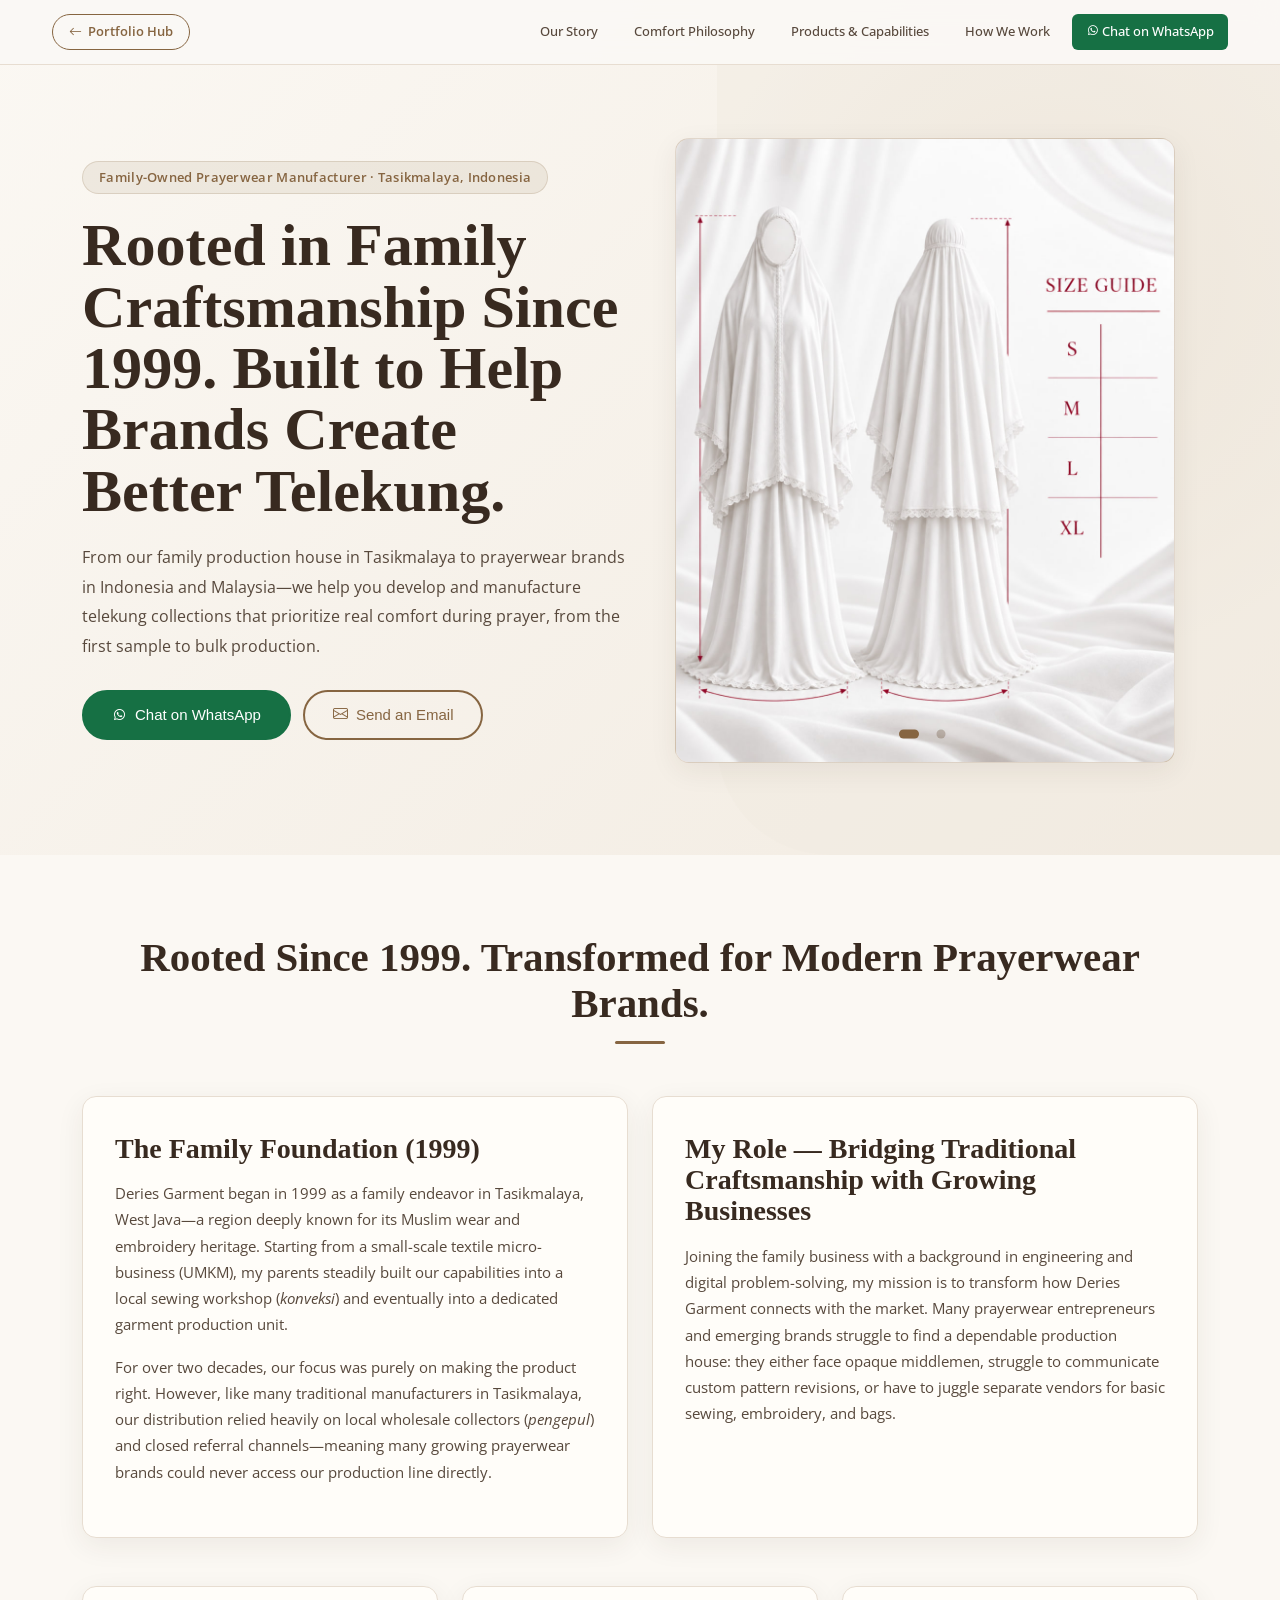
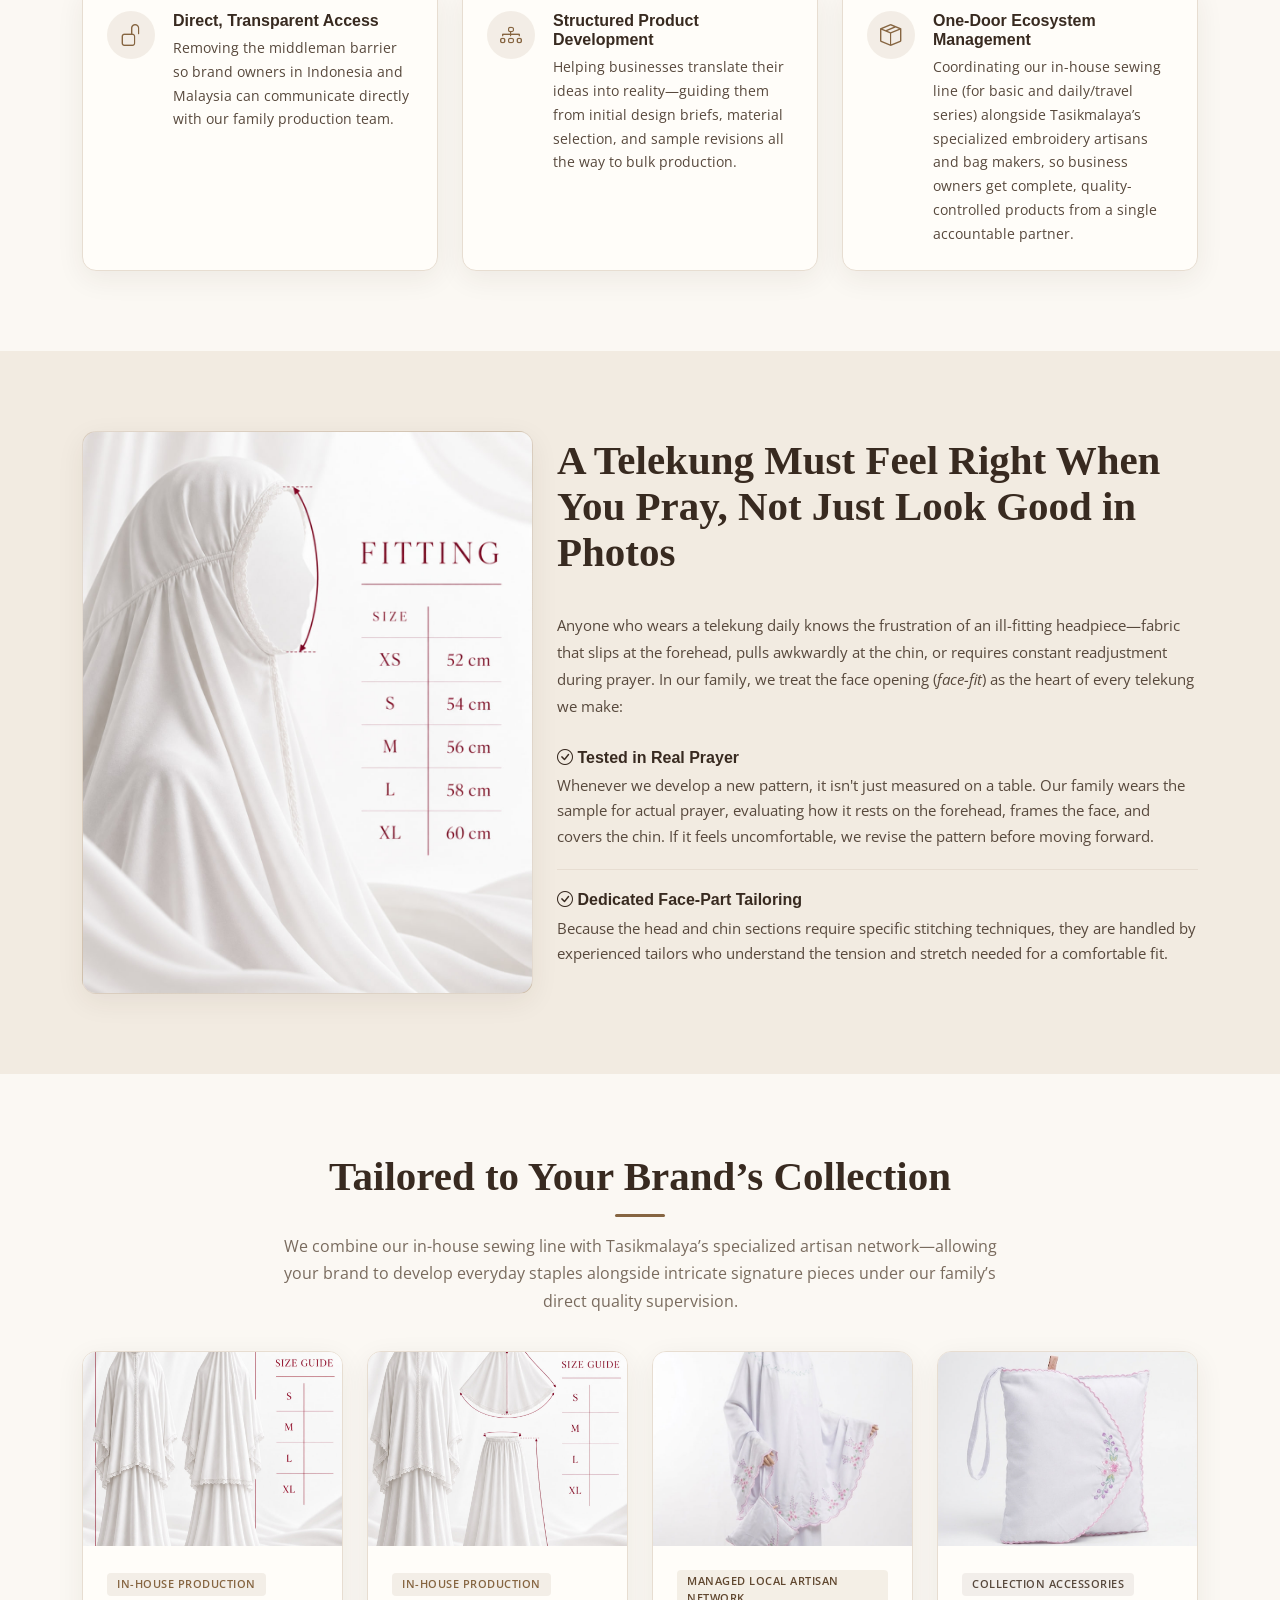
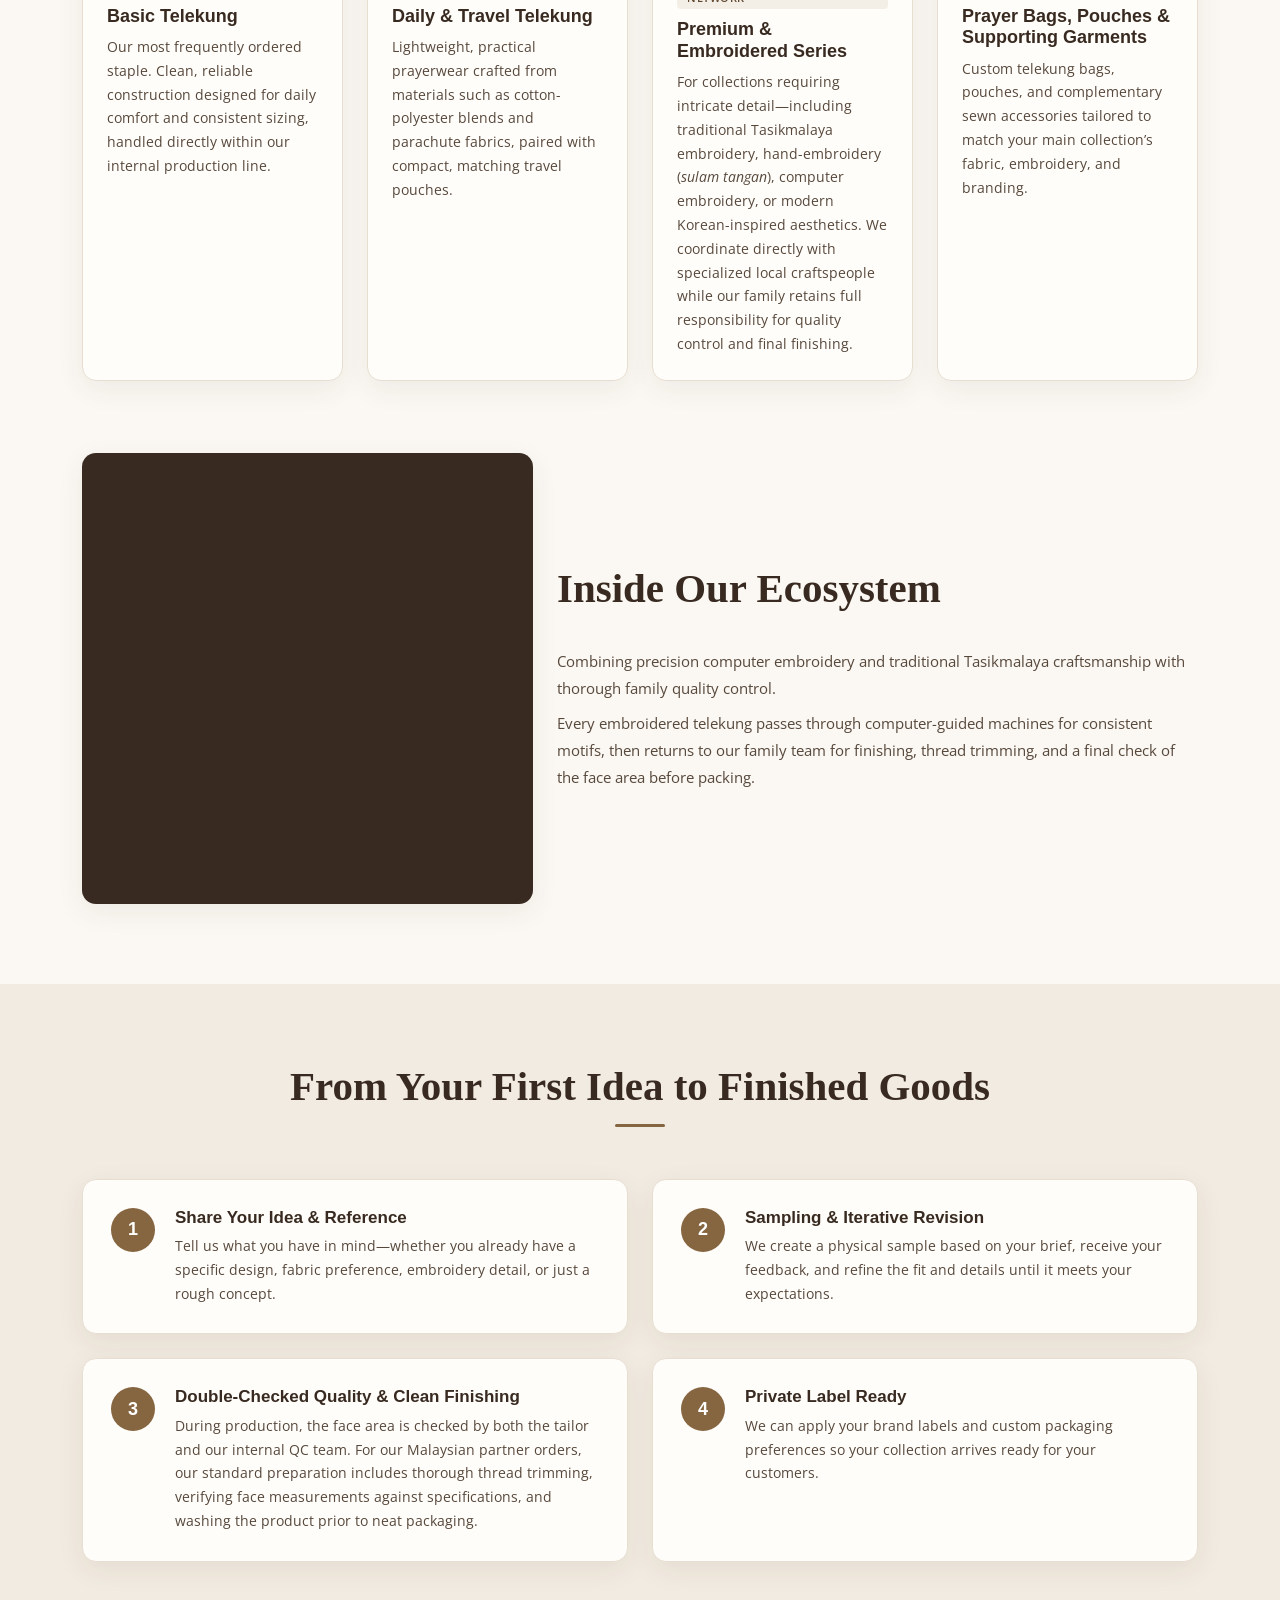
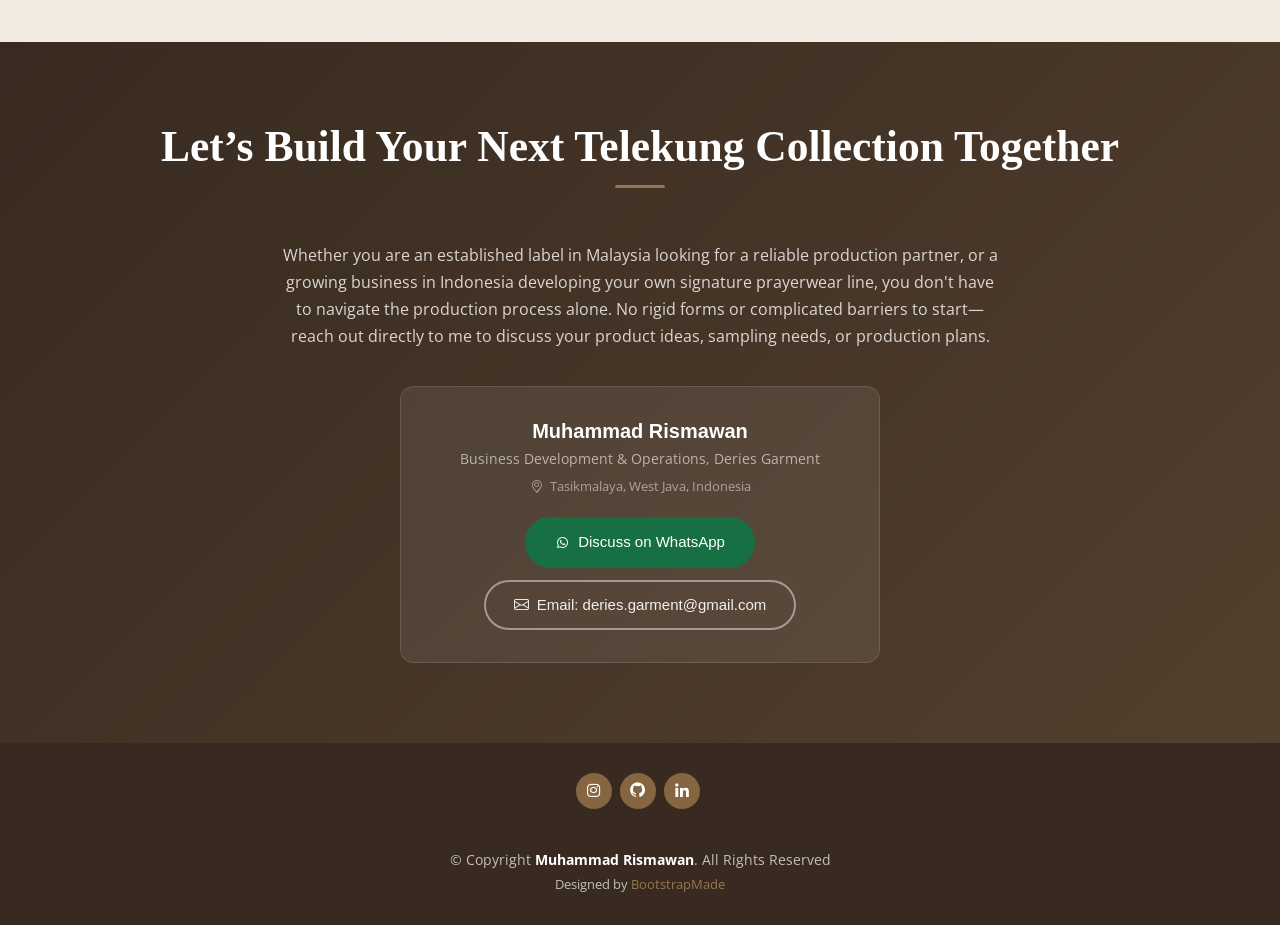
==== commit a8f17f1f: "Turn back-to-portfolio link into a Portfolio Hub button Co-Authored-By: Claude Opus 5.5 <noreply@ant" ====
--- a/index.html
+++ b/index.html
@@ -41,8 +41,8 @@
   <!-- ======= Top Navigation Bar ======= -->
   <nav class="dg-navbar" id="dg-navbar" aria-label="Primary navigation">
     <div class="container">
-      <a href="https://www.electricianinsomniac.my.id/" class="dg-nav-back">
-        <i class="bi bi-arrow-left" aria-hidden="true"></i> Back to Muhammad Rismawan's Portfolio
+      <a href="https://www.electricianinsomniac.my.id/" class="dg-nav-back" aria-label="Back to Muhammad Rismawan's Portfolio Hub">
+        <i class="bi bi-arrow-left" aria-hidden="true"></i> Portfolio Hub
       </a>
 
       <button class="dg-mobile-toggle" id="dg-mobile-toggle" type="button" aria-label="Toggle navigation" aria-controls="dg-nav-links" aria-expanded="false">
--- a/css/deries.css
+++ b/css/deries.css
@@ -84,16 +84,21 @@
   display: inline-flex;
   align-items: center;
   gap: 6px;
-  font-size: 14px;
-  font-weight: 500;
-  color: var(--dg-text-lt);
+  padding: 7px 16px;
+  border: 1.5px solid var(--dg-accent);
+  border-radius: 50px;
+  font-size: 13px;
+  font-weight: 600;
+  color: var(--dg-accent);
   text-decoration: none;
   white-space: nowrap;
-  transition: color 0.2s;
+  transition: background 0.2s, color 0.2s, transform 0.2s;
 }
 
 body.deries-page .dg-nav-back:hover {
-  color: var(--dg-accent);
+  background: var(--dg-accent);
+  color: #fff;
+  transform: translateY(-1px);
 }
 
 .dg-nav-back:focus-visible,
@@ -924,11 +929,9 @@
     padding: 0 16px;
   }
 
-  .dg-nav-back {
+  body.deries-page .dg-nav-back {
     font-size: 12px;
-    white-space: normal;
-    max-width: calc(100% - 48px);
-    line-height: 1.25;
+    padding: 6px 14px;
   }
 
   .dg-nav-links {
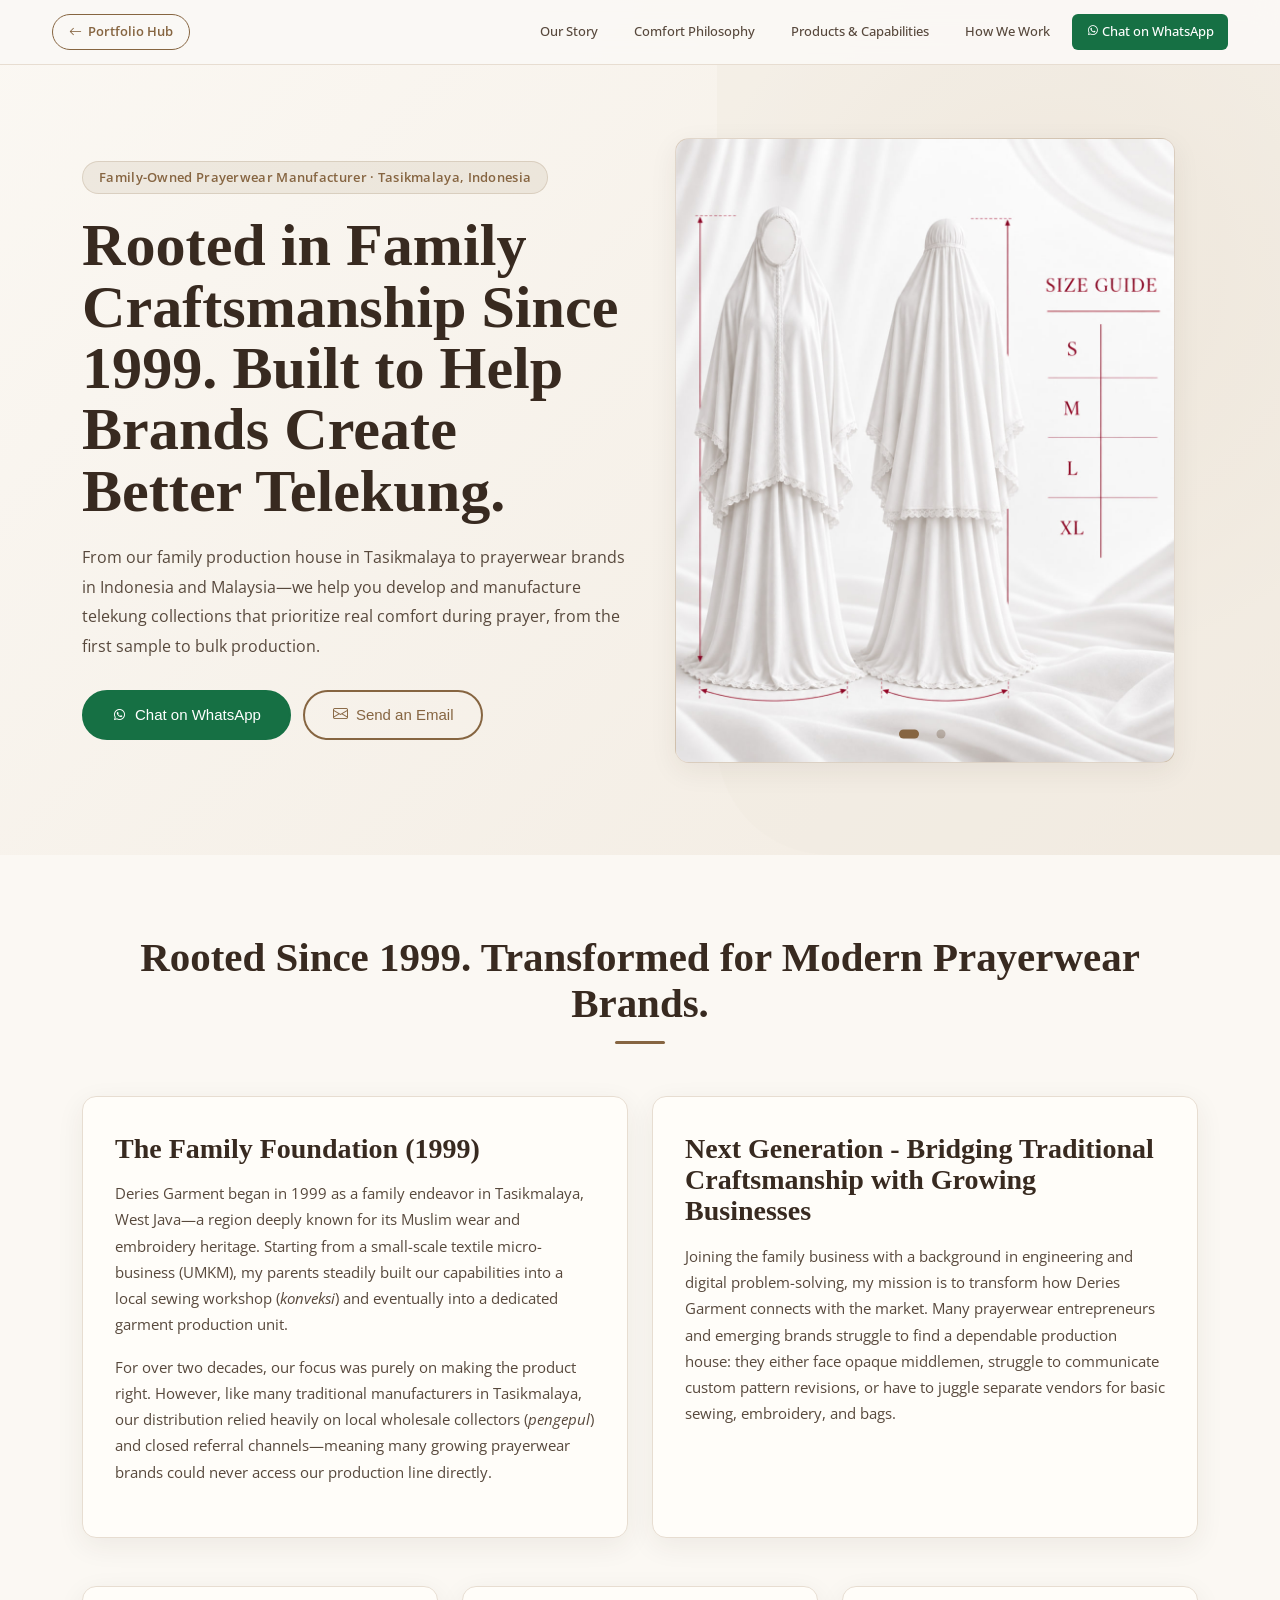
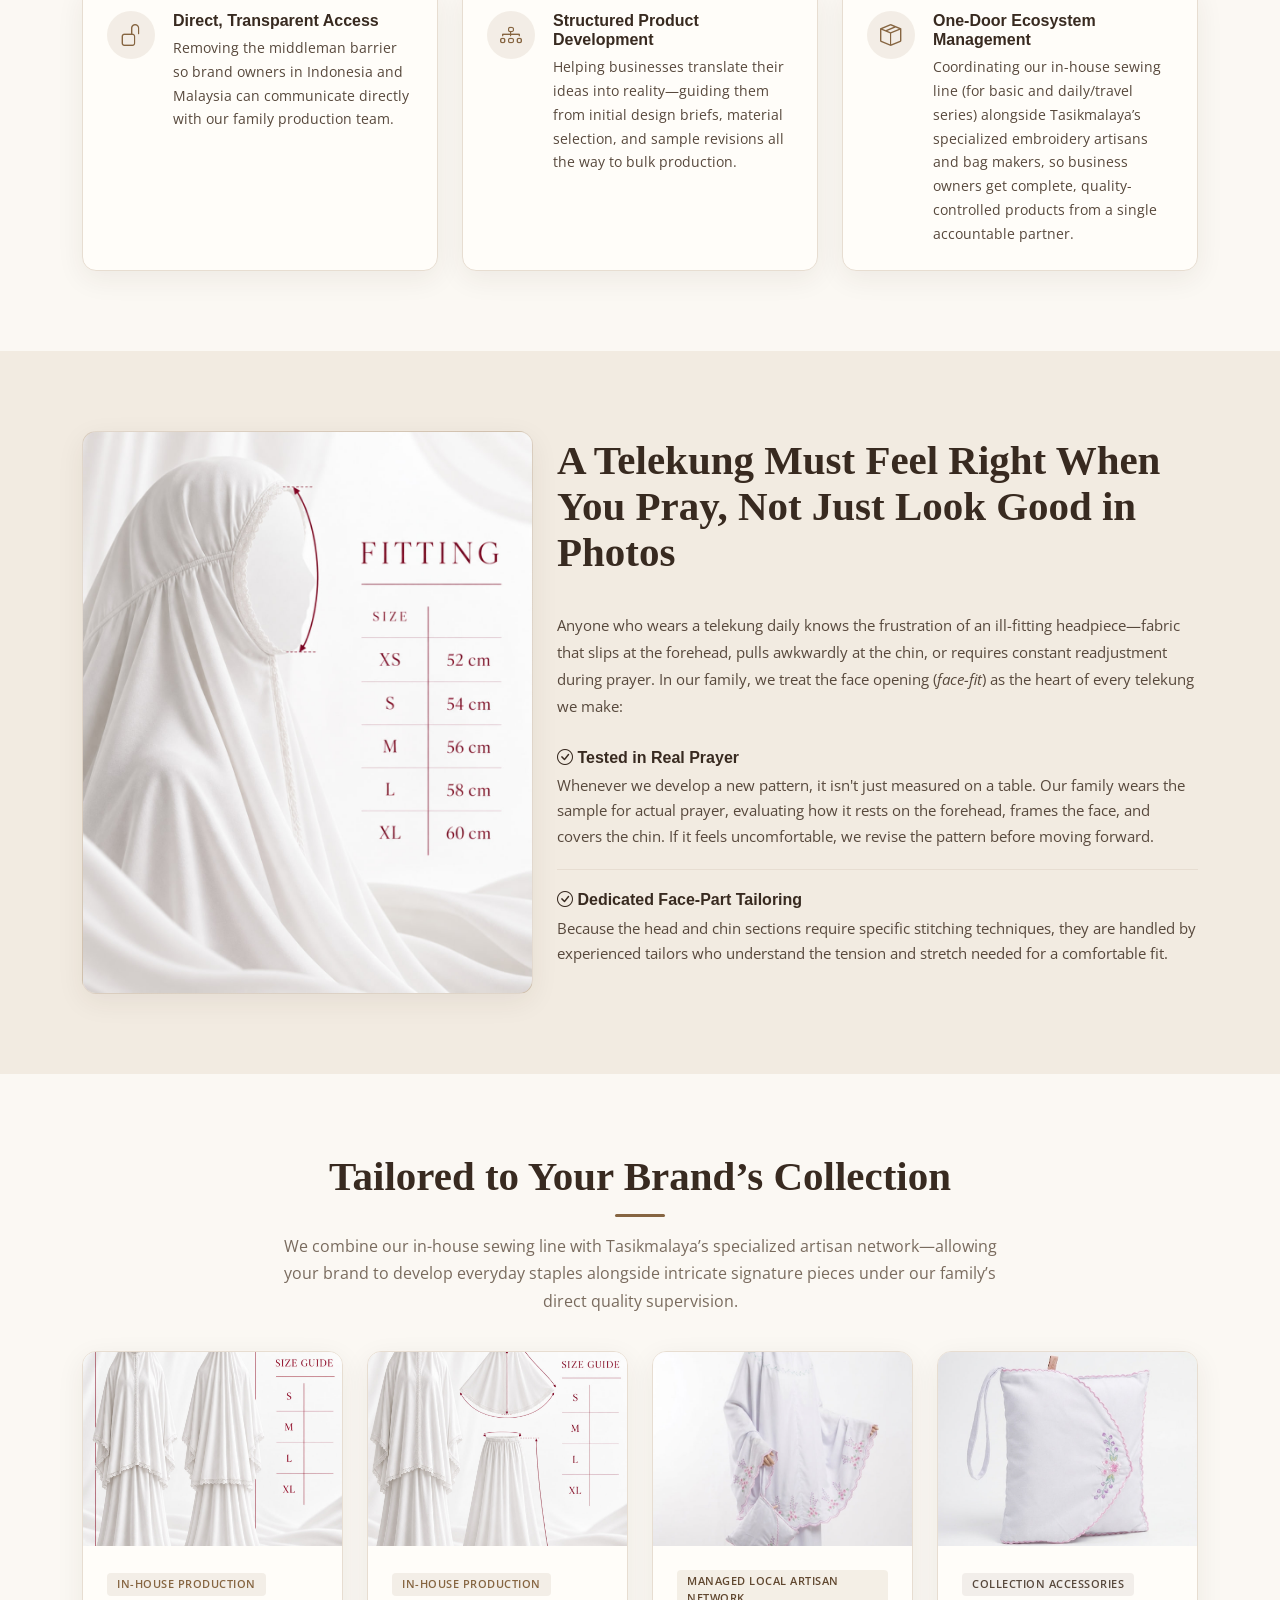
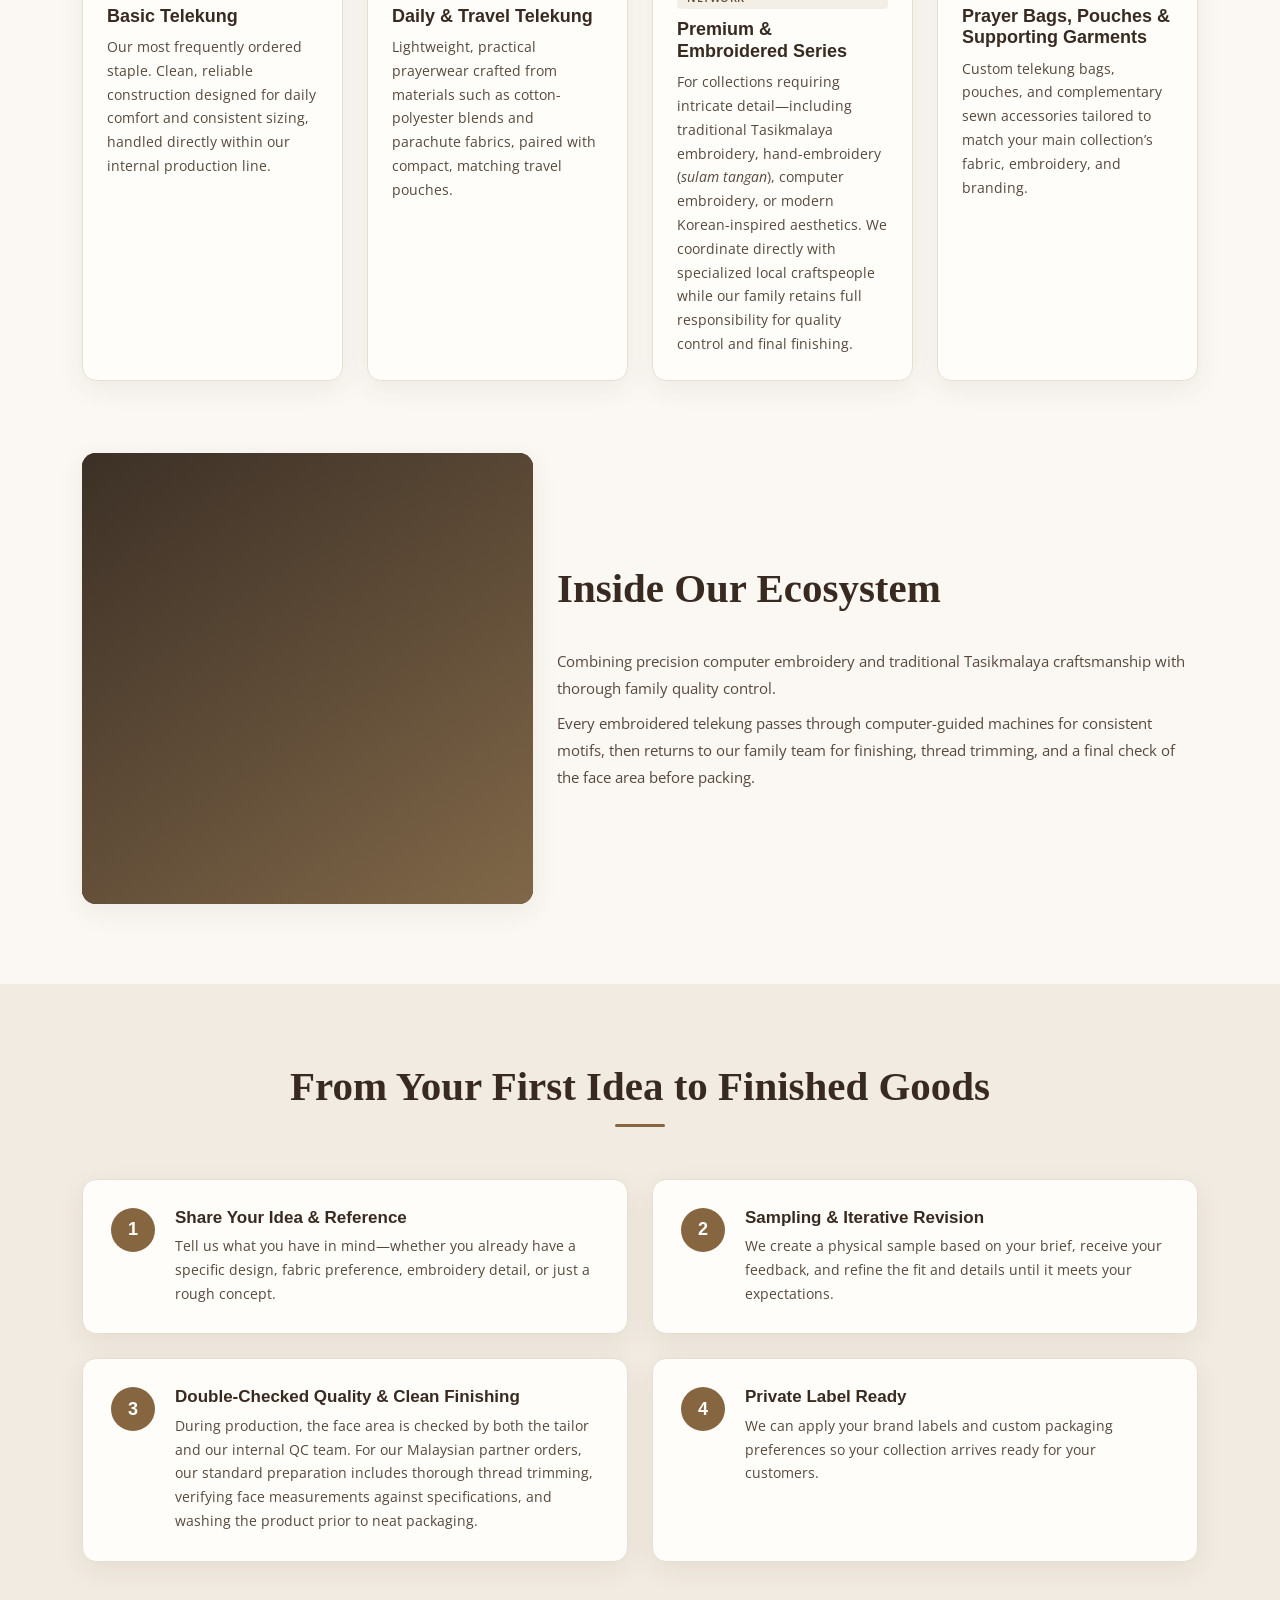
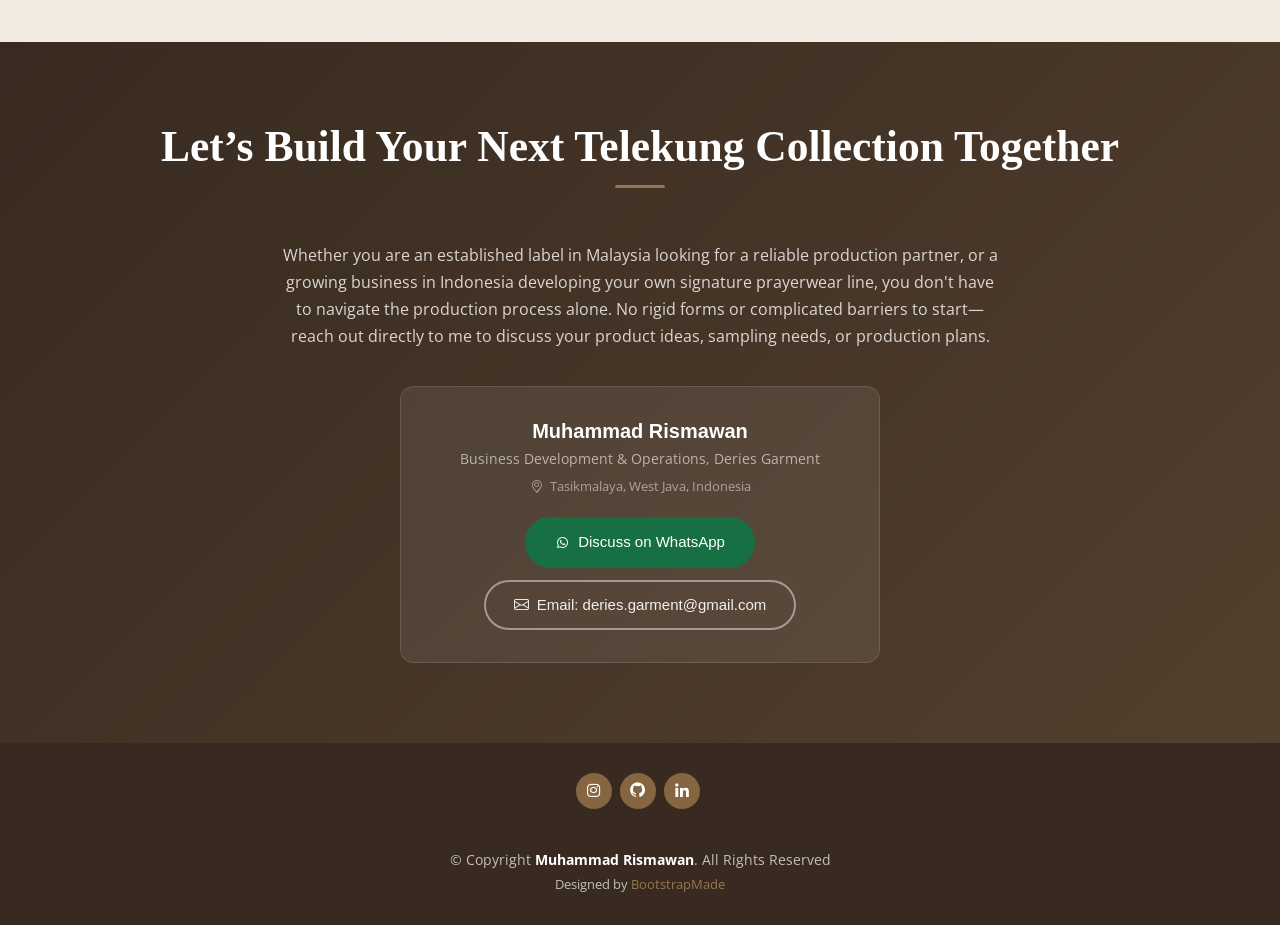
==== commit 63f70310: "Update story heading to Next Generation" ====
--- a/index.html
+++ b/index.html
@@ -115,7 +115,7 @@
           <!-- Part 2: Transformation -->
           <div class="col-lg-6" data-aos="fade-up" data-aos-delay="200">
             <div class="dg-story-card">
-              <h3>My Role — Bridging Traditional Craftsmanship with Growing Businesses</h3>
+              <h3>Next Generation - Bridging Traditional Craftsmanship with Growing Businesses</h3>
               <p>Joining the family business with a background in engineering and digital problem-solving, my mission is to transform how Deries Garment connects with the market. Many prayerwear entrepreneurs and emerging brands struggle to find a dependable production house: they either face opaque middlemen, struggle to communicate custom pattern revisions, or have to juggle separate vendors for basic sewing, embroidery, and bags.</p>
             </div>
           </div>
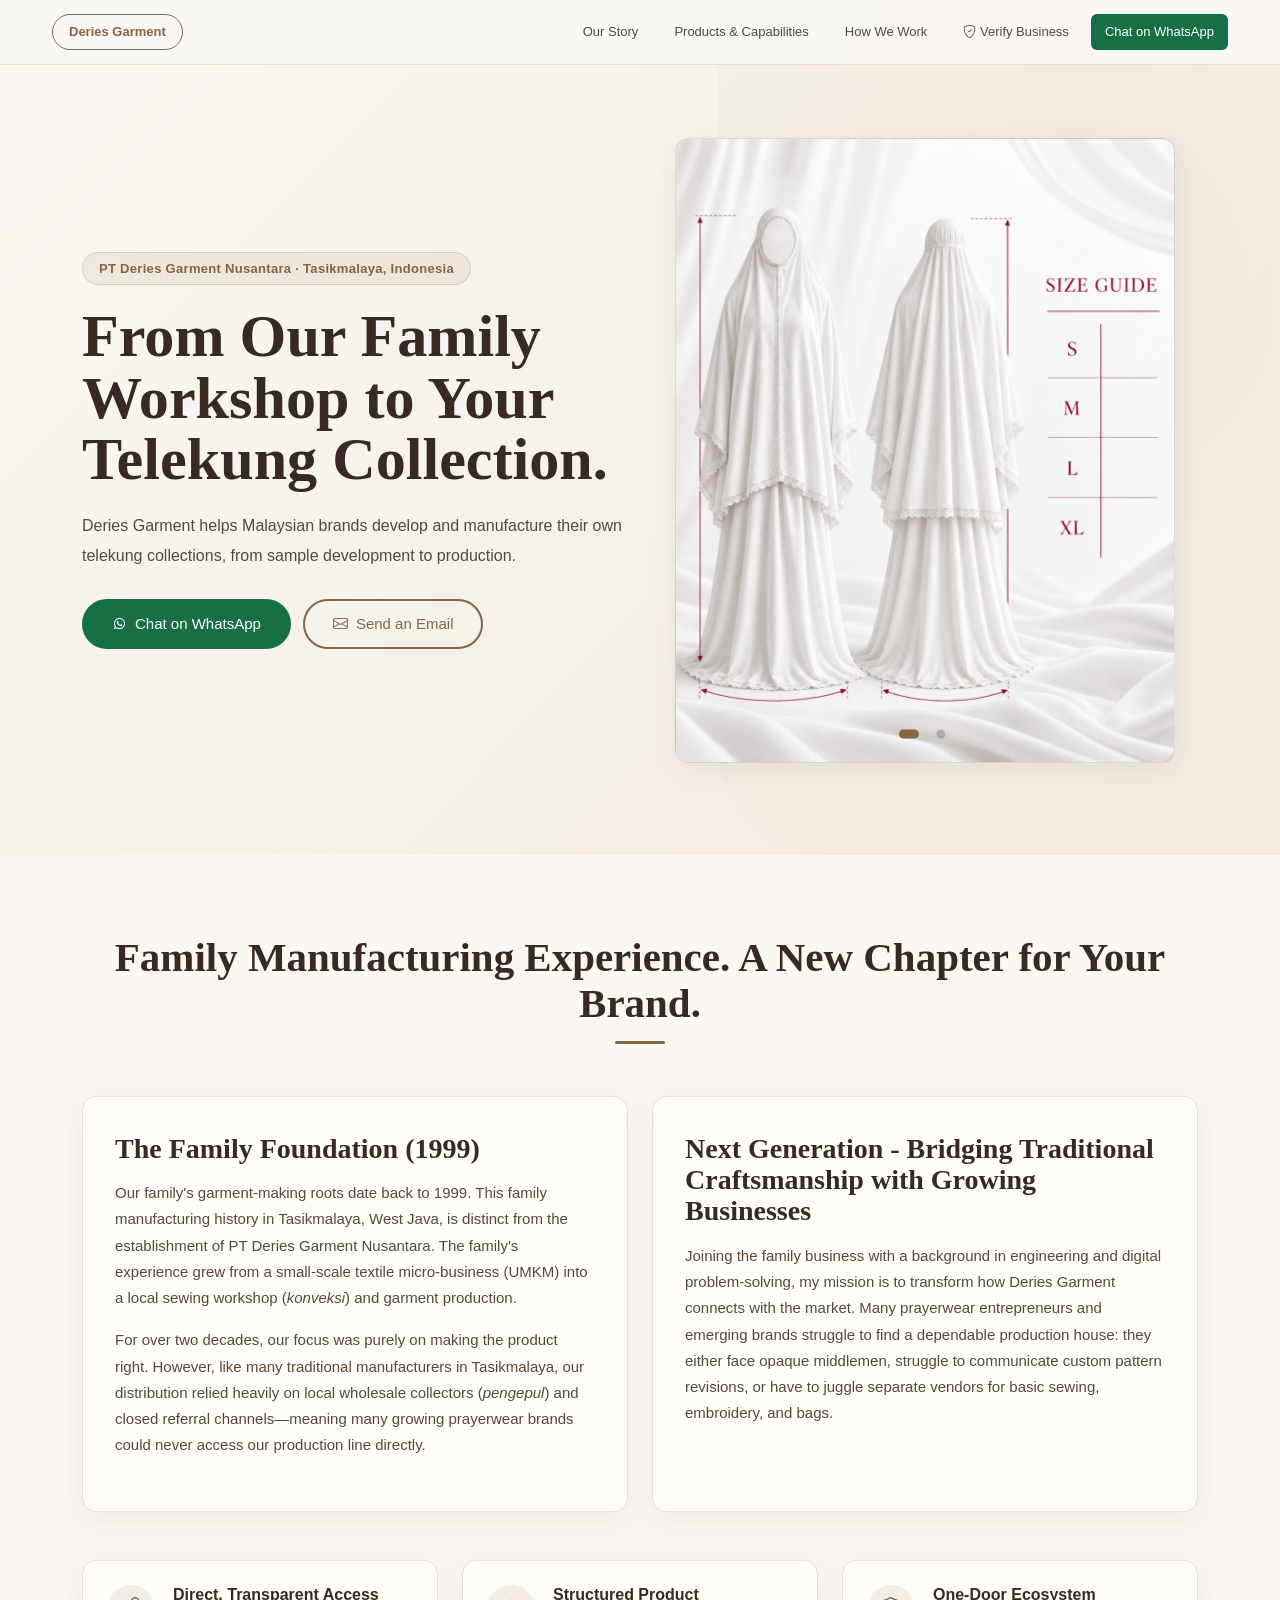
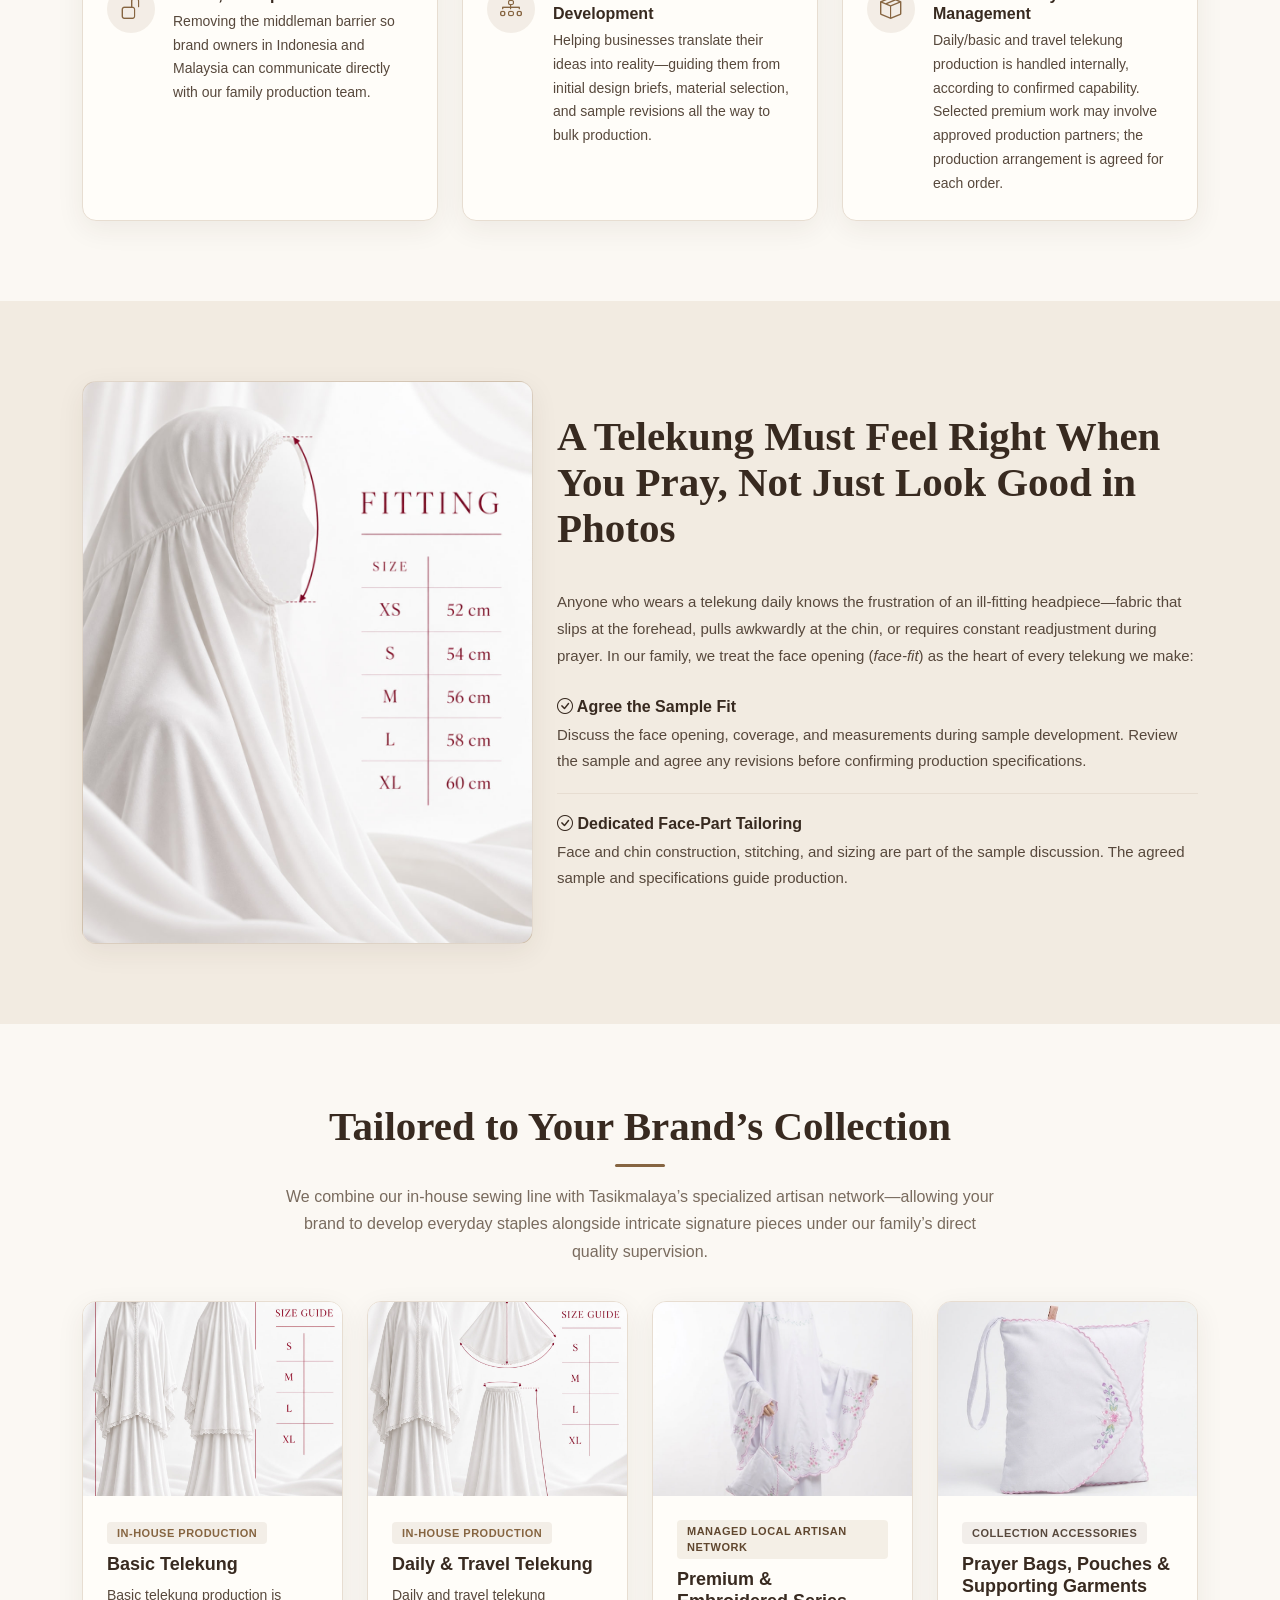
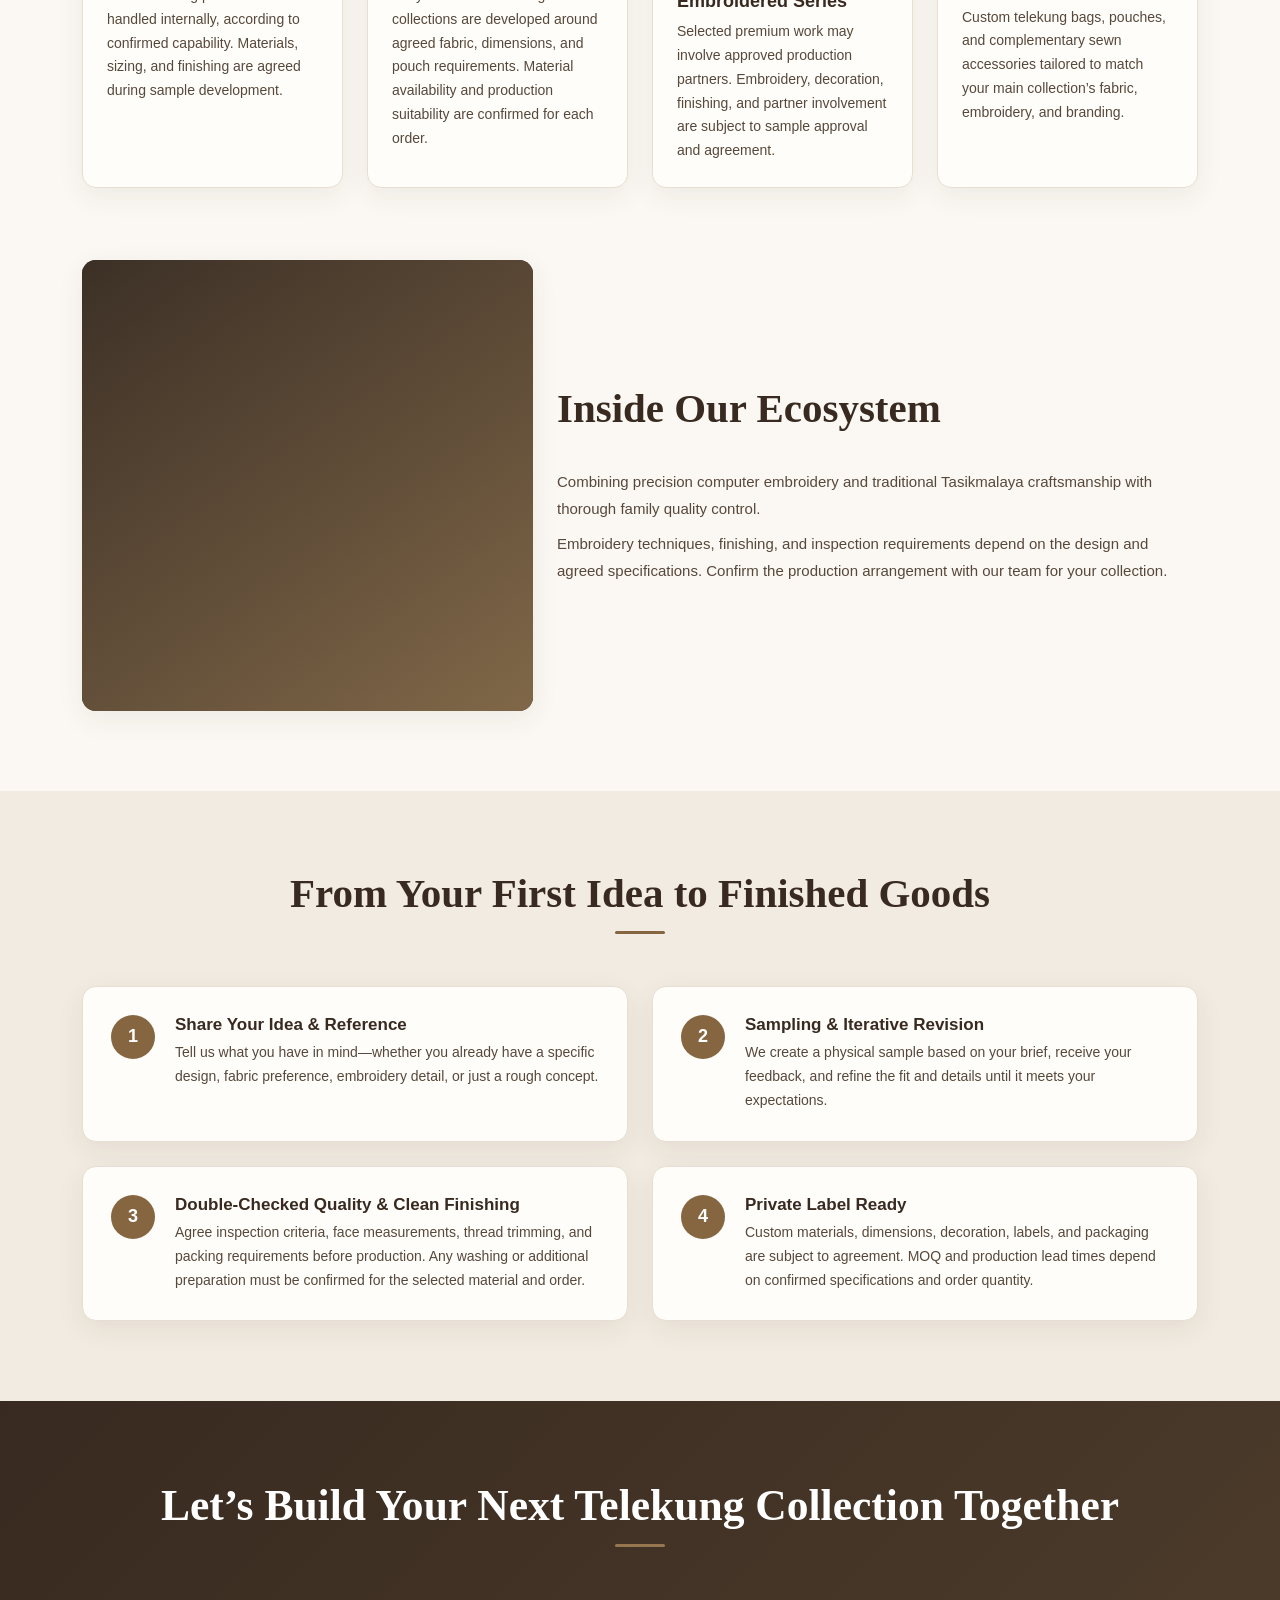
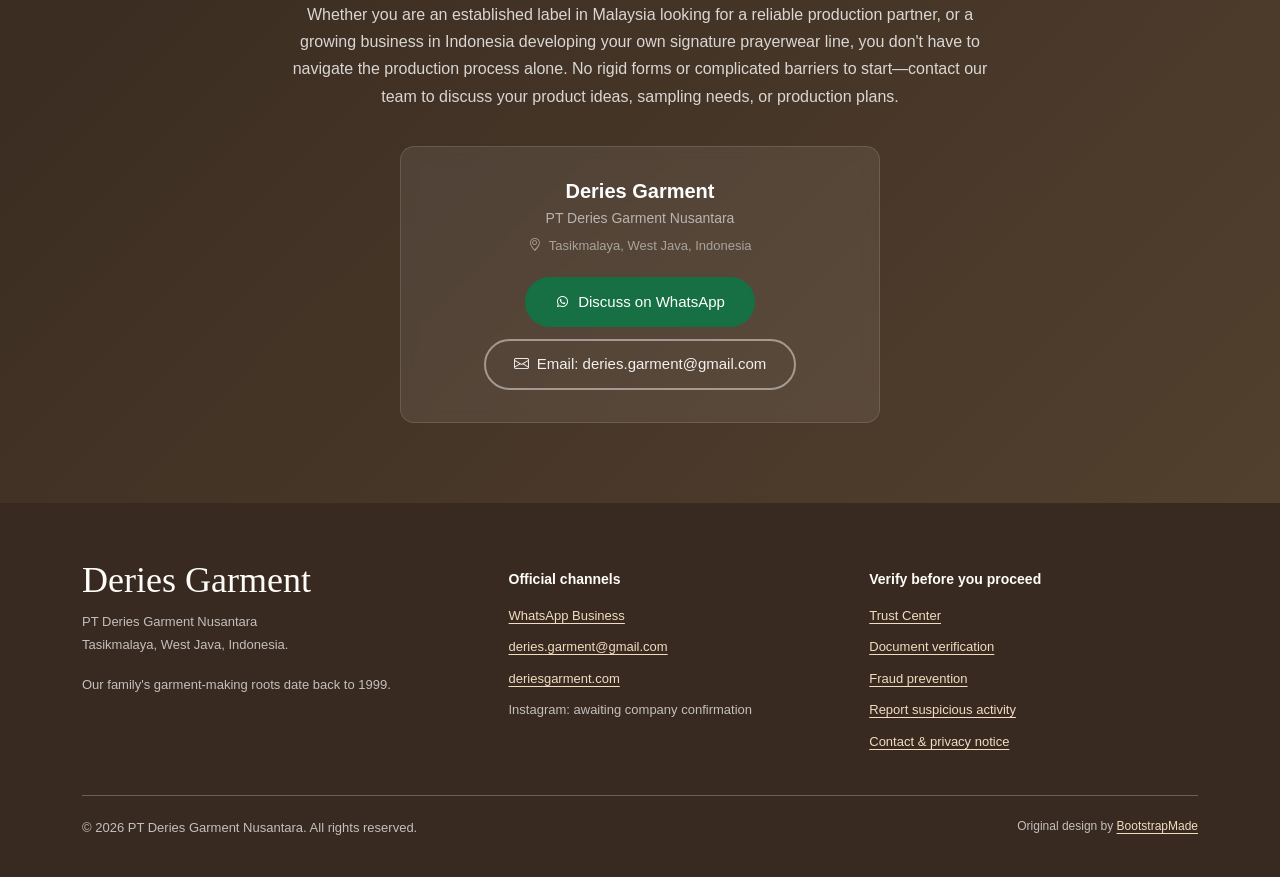
==== commit d065a805: "Add official Trust Center and fraud prevention guidance" ====
--- a/index.html
+++ b/index.html
@@ -3,17 +3,22 @@
 
 <head>
   <meta charset="utf-8">
+  <!-- BEGIN SECURITY -->
+<meta http-equiv="Content-Security-Policy" content="default-src 'self'; script-src 'self'; style-src 'self' 'unsafe-inline' https://fonts.googleapis.com; font-src 'self' https://fonts.gstatic.com; img-src 'self' data:; media-src 'self'; connect-src 'none'; object-src 'none'; base-uri 'none'; form-action 'none'">
+  <meta name="referrer" content="no-referrer">
+<!-- END SECURITY -->
+  <link rel="canonical" href="https://deriesgarment.com/">
   <meta content="width=device-width, initial-scale=1.0" name="viewport">
 
   <title>Deries Garment — Family-Owned Prayerwear Manufacturer | Tasikmalaya, Indonesia</title>
-  <meta content="Deries Garment: Rooted in family craftsmanship since 1999 in Tasikmalaya. B2B manufacturing partner for telekung (prayerwear) brands in Indonesia and Malaysia. Direct access, structured product development, and one-door ecosystem management." name="description">
+  <meta content="Deries Garment: Our family's garment-making roots date back to 1999 in Tasikmalaya. B2B manufacturing partner for telekung (prayerwear) brands in Indonesia and Malaysia. Direct access, structured product development, and one-door ecosystem management." name="description">
 
   <!-- Open Graph -->
   <meta property="og:type" content="website">
   <meta property="og:locale" content="en_US">
   <meta property="og:site_name" content="Deries Garment">
   <meta property="og:title" content="Deries Garment — Family-Owned Prayerwear Manufacturer">
-  <meta property="og:description" content="Rooted in family craftsmanship since 1999. B2B manufacturing partner for telekung brands in Indonesia and Malaysia.">
+  <meta property="og:description" content="Our family's garment-making roots date back to 1999. B2B manufacturing partner for telekung brands in Indonesia and Malaysia.">
   <meta property="og:url" content="https://deriesgarment.com/">
   <meta property="og:image" content="https://deriesgarment.com/img/Telekung/telekung-fullsize.jpg">
 
@@ -34,41 +39,42 @@
   <!-- Template Main CSS + Deries Theme -->
   <link href="css/style.css" rel="stylesheet">
   <link href="css/deries.css" rel="stylesheet">
+  <link href="css/trust.css" rel="stylesheet">
 </head>
 
 <body class="deries-page">
+  <a class="dg-skip-link" href="#main">Skip to content</a>
 
   <!-- ======= Top Navigation Bar ======= -->
-  <nav class="dg-navbar" id="dg-navbar" aria-label="Primary navigation">
-    <div class="container">
-      <a href="https://www.electricianinsomniac.my.id/" class="dg-nav-back" aria-label="Back to Muhammad Rismawan's Portfolio Hub">
-        <i class="bi bi-arrow-left" aria-hidden="true"></i> Portfolio Hub
-      </a>
-
-      <button class="dg-mobile-toggle" id="dg-mobile-toggle" type="button" aria-label="Toggle navigation" aria-controls="dg-nav-links" aria-expanded="false">
-        <i class="bi bi-list" aria-hidden="true"></i>
-      </button>
-
-      <ul class="dg-nav-links" id="dg-nav-links">
-        <li><a href="#story">Our Story</a></li>
-        <li><a href="#comfort">Comfort Philosophy</a></li>
-        <li><a href="#products">Products & Capabilities</a></li>
-        <li><a href="#process">How We Work</a></li>
-        <li><a href="https://wa.me/qr/LBYEFDWRSCYXO1?s=r" class="dg-nav-cta" target="_blank" rel="noopener"><i class="bx bxl-whatsapp" aria-hidden="true"></i> Chat on WhatsApp</a></li>
-      </ul>
-    </div>
-  </nav><!-- End Top Navbar -->
-
-  <main id="main">
+<!-- BEGIN NAVIGATION -->
+<nav class="dg-navbar" id="dg-navbar" aria-label="Primary navigation">
+  <div class="container">
+    <a href="/" class="dg-nav-back">Deries Garment</a>
+    <button class="dg-mobile-toggle" id="dg-mobile-toggle" type="button" aria-label="Toggle navigation" aria-controls="dg-nav-links" aria-expanded="false" hidden>
+      <i class="bi bi-list" aria-hidden="true"></i>
+    </button>
+    <ul class="dg-nav-links" id="dg-nav-links">
+      <li><a href="/#story">Our Story</a></li>
+      <li><a href="/#products">Products &amp; Capabilities</a></li>
+      <li><a href="/#process">How We Work</a></li>
+      <li><a href="/verify/" ><i class="bi bi-shield-check" aria-hidden="true"></i> Verify Business</a></li>
+      <li><a href="https://wa.me/qr/LBYEFDWRSCYXO1?s=r" class="dg-nav-cta" target="_blank" rel="noopener noreferrer">Chat on WhatsApp</a></li>
+    </ul>
+  </div>
+</nav>
+
+<!-- END NAVIGATION -->
+
+  <main id="main" tabindex="-1">
 
     <!-- ======= Section 1: Hero ======= -->
     <section id="dg-hero" class="dg-hero">
       <div class="container">
         <div class="row align-items-center gy-5">
           <div class="col-lg-6" data-aos="fade-right" data-aos-delay="100">
-            <span class="dg-eyebrow">Family-Owned Prayerwear Manufacturer · Tasikmalaya, Indonesia</span>
-            <h1>Rooted in Family Craftsmanship Since 1999. Built to Help Brands Create Better Telekung.</h1>
-            <p class="dg-hero-sub">From our family production house in Tasikmalaya to prayerwear brands in Indonesia and Malaysia—we help you develop and manufacture telekung collections that prioritize real comfort during prayer, from the first sample to bulk production.</p>
+            <span class="dg-eyebrow">PT Deries Garment Nusantara · Tasikmalaya, Indonesia</span>
+            <h1>From Our Family Workshop to Your Telekung Collection.</h1>
+            <p class="dg-hero-sub">Deries Garment helps Malaysian brands develop and manufacture their own telekung collections, from sample development to production.</p>
             <div class="dg-hero-actions">
               <a href="https://wa.me/qr/LBYEFDWRSCYXO1?s=r" class="dg-btn dg-btn-primary" target="_blank" rel="noopener">
                 <i class="bx bxl-whatsapp" aria-hidden="true"></i> Chat on WhatsApp
@@ -99,7 +105,7 @@
       <div class="container" data-aos="fade-up">
 
         <div class="dg-section-title">
-          <h2>Rooted Since 1999. Transformed for Modern Prayerwear Brands.</h2>
+          <h2>Family Manufacturing Experience. A New Chapter for Your Brand.</h2>
         </div>
 
         <div class="row gy-4">
@@ -107,7 +113,7 @@
           <div class="col-lg-6" data-aos="fade-up" data-aos-delay="100">
             <div class="dg-story-card">
               <h3>The Family Foundation (1999)</h3>
-              <p>Deries Garment began in 1999 as a family endeavor in Tasikmalaya, West Java—a region deeply known for its Muslim wear and embroidery heritage. Starting from a small-scale textile micro-business (UMKM), my parents steadily built our capabilities into a local sewing workshop (<em>konveksi</em>) and eventually into a dedicated garment production unit.</p>
+              <p>Our family's garment-making roots date back to 1999. This family manufacturing history in Tasikmalaya, West Java, is distinct from the establishment of PT Deries Garment Nusantara. The family's experience grew from a small-scale textile micro-business (UMKM) into a local sewing workshop (<em>konveksi</em>) and garment production.</p>
               <p>For over two decades, our focus was purely on making the product right. However, like many traditional manufacturers in Tasikmalaya, our distribution relied heavily on local wholesale collectors (<em>pengepul</em>) and closed referral channels—meaning many growing prayerwear brands could never access our production line directly.</p>
             </div>
           </div>
@@ -153,7 +159,7 @@
                 </div>
                 <div>
                   <h4>One-Door Ecosystem Management</h4>
-                  <p>Coordinating our in-house sewing line (for basic and daily/travel series) alongside Tasikmalaya’s specialized embroidery artisans and bag makers, so business owners get complete, quality-controlled products from a single accountable partner.</p>
+                  <p>Daily/basic and travel telekung production is handled internally, according to confirmed capability. Selected premium work may involve approved production partners; the production arrangement is agreed for each order.</p>
                 </div>
               </div>
             </div>
@@ -180,13 +186,13 @@
             <p class="dg-comfort-lead">Anyone who wears a telekung daily knows the frustration of an ill-fitting headpiece—fabric that slips at the forehead, pulls awkwardly at the chin, or requires constant readjustment during prayer. In our family, we treat the face opening (<em>face-fit</em>) as the heart of every telekung we make:</p>
 
             <div class="dg-comfort-point">
-              <h4><i class="bi bi-check-circle" aria-hidden="true"></i> Tested in Real Prayer</h4>
-              <p>Whenever we develop a new pattern, it isn't just measured on a table. Our family wears the sample for actual prayer, evaluating how it rests on the forehead, frames the face, and covers the chin. If it feels uncomfortable, we revise the pattern before moving forward.</p>
+              <h4><i class="bi bi-check-circle" aria-hidden="true"></i> Agree the Sample Fit</h4>
+              <p>Discuss the face opening, coverage, and measurements during sample development. Review the sample and agree any revisions before confirming production specifications.</p>
             </div>
 
             <div class="dg-comfort-point">
               <h4><i class="bi bi-check-circle" aria-hidden="true"></i> Dedicated Face-Part Tailoring</h4>
-              <p>Because the head and chin sections require specific stitching techniques, they are handled by experienced tailors who understand the tension and stretch needed for a comfortable fit.</p>
+              <p>Face and chin construction, stitching, and sizing are part of the sample discussion. The agreed sample and specifications guide production.</p>
             </div>
           </div>
         </div>
@@ -214,7 +220,7 @@
               <div class="dg-product-body">
                 <span class="product-tag product-tag-inhouse">In-House Production</span>
                 <h4>Basic Telekung</h4>
-                <p>Our most frequently ordered staple. Clean, reliable construction designed for daily comfort and consistent sizing, handled directly within our internal production line.</p>
+                <p>Basic telekung production is handled internally, according to confirmed capability. Materials, sizing, and finishing are agreed during sample development.</p>
               </div>
             </div>
           </div>
@@ -228,7 +234,7 @@
               <div class="dg-product-body">
                 <span class="product-tag product-tag-inhouse">In-House Production</span>
                 <h4>Daily & Travel Telekung</h4>
-                <p>Lightweight, practical prayerwear crafted from materials such as cotton-polyester blends and parachute fabrics, paired with compact, matching travel pouches.</p>
+                <p>Daily and travel telekung collections are developed around agreed fabric, dimensions, and pouch requirements. Material availability and production suitability are confirmed for each order.</p>
               </div>
             </div>
           </div>
@@ -242,7 +248,7 @@
               <div class="dg-product-body">
                 <span class="product-tag product-tag-artisan">Managed Local Artisan Network</span>
                 <h4>Premium & Embroidered Series</h4>
-                <p>For collections requiring intricate detail—including traditional Tasikmalaya embroidery, hand-embroidery (<em>sulam tangan</em>), computer embroidery, or modern Korean-inspired aesthetics. We coordinate directly with specialized local craftspeople while our family retains full responsibility for quality control and final finishing.</p>
+                <p>Selected premium work may involve approved production partners. Embroidery, decoration, finishing, and partner involvement are subject to sample approval and agreement.</p>
               </div>
             </div>
           </div>
@@ -278,7 +284,7 @@
               <h2 class="dg-comfort-heading">Inside Our Ecosystem</h2>
             </div>
             <p class="dg-comfort-lead">Combining precision computer embroidery and traditional Tasikmalaya craftsmanship with thorough family quality control.</p>
-            <p class="dg-video-desc">Every embroidered telekung passes through computer-guided machines for consistent motifs, then returns to our family team for finishing, thread trimming, and a final check of the face area before packing.</p>
+            <p class="dg-video-desc">Embroidery techniques, finishing, and inspection requirements depend on the design and agreed specifications. Confirm the production arrangement with our team for your collection.</p>
           </div>
         </div>
 
@@ -323,7 +329,7 @@
               <div class="dg-step-num">3</div>
               <div>
                 <h4>Double-Checked Quality & Clean Finishing</h4>
-                <p>During production, the face area is checked by both the tailor and our internal QC team. For our Malaysian partner orders, our standard preparation includes thorough thread trimming, verifying face measurements against specifications, and washing the product prior to neat packaging.</p>
+                <p>Agree inspection criteria, face measurements, thread trimming, and packing requirements before production. Any washing or additional preparation must be confirmed for the selected material and order.</p>
               </div>
             </div>
           </div>
@@ -334,7 +340,7 @@
               <div class="dg-step-num">4</div>
               <div>
                 <h4>Private Label Ready</h4>
-                <p>We can apply your brand labels and custom packaging preferences so your collection arrives ready for your customers.</p>
+                <p>Custom materials, dimensions, decoration, labels, and packaging are subject to agreement. MOQ and production lead times depend on confirmed specifications and order quantity.</p>
               </div>
             </div>
           </div>
@@ -352,11 +358,11 @@
           <h2>Let’s Build Your Next Telekung Collection Together</h2>
         </div>
 
-        <p class="text-center">Whether you are an established label in Malaysia looking for a reliable production partner, or a growing business in Indonesia developing your own signature prayerwear line, you don't have to navigate the production process alone. No rigid forms or complicated barriers to start—reach out directly to me to discuss your product ideas, sampling needs, or production plans.</p>
+        <p class="text-center">Whether you are an established label in Malaysia looking for a reliable production partner, or a growing business in Indonesia developing your own signature prayerwear line, you don't have to navigate the production process alone. No rigid forms or complicated barriers to start—contact our team to discuss your product ideas, sampling needs, or production plans.</p>
 
         <div class="dg-contact-card" data-aos="zoom-in" data-aos-delay="200">
-          <h4>Muhammad Rismawan</h4>
-          <p class="contact-role">Business Development & Operations, Deries Garment</p>
+          <h4>Deries Garment</h4>
+          <p class="contact-role">PT Deries Garment Nusantara</p>
           <p class="contact-location"><i class="bi bi-geo-alt" aria-hidden="true"></i> Tasikmalaya, West Java, Indonesia</p>
           <div class="dg-contact-actions">
             <a href="https://wa.me/qr/LBYEFDWRSCYXO1?s=r" class="dg-btn dg-btn-primary" target="_blank" rel="noopener">
@@ -374,21 +380,43 @@
   </main><!-- End #main -->
 
   <!-- ======= Footer ======= -->
-  <footer id="footer">
-    <div class="container">
-      <div class="social-links">
-        <a href="https://www.instagram.com/electricianinsomniac/" class="instagram" aria-label="Instagram"><i class="bx bxl-instagram"></i></a>
-        <a href="https://github.com/electricianinsomniac" class="github" aria-label="GitHub"><i class="bx bxl-github"></i></a>
-        <a href="https://www.linkedin.com/in/muhammad-rismawan" class="linkedin" aria-label="LinkedIn"><i class="bx bxl-linkedin"></i></a>
-      </div>
-      <div class="copyright">
-        &copy; Copyright <strong><span>Muhammad Rismawan</span></strong>. All Rights Reserved
-      </div>
-      <div class="credits">
-        Designed by <a href="https://bootstrapmade.com/">BootstrapMade</a>
+<!-- BEGIN FOOTER -->
+<footer id="footer" class="dg-company-footer">
+  <div class="container">
+    <div class="dg-footer-grid">
+      <div>
+        <h2>Deries Garment</h2>
+        <p>PT Deries Garment Nusantara<br>Tasikmalaya, West Java, Indonesia.</p>
+        <p class="dg-footer-note">Our family's garment-making roots date back to 1999.</p>
+      </div>
+      <div>
+        <h3>Official channels</h3>
+        <ul>
+          <li><a href="https://wa.me/qr/LBYEFDWRSCYXO1?s=r" target="_blank" rel="noopener noreferrer">WhatsApp Business</a></li>
+          <li><a href="mailto:deries.garment@gmail.com">deries.garment@gmail.com</a></li>
+          <li><a href="https://deriesgarment.com/">deriesgarment.com</a></li>
+          <li>Instagram: awaiting company confirmation</li>
+        </ul>
+      </div>
+      <div>
+        <h3>Verify before you proceed</h3>
+        <ul>
+          <li><a href="/verify/">Trust Center</a></li>
+          <li><a href="/verify/document/">Document verification</a></li>
+          <li><a href="/verify/#fraud-prevention">Fraud prevention</a></li>
+          <li><a href="/verify/#report">Report suspicious activity</a></li>
+          <li><a href="/verify/#privacy">Contact &amp; privacy notice</a></li>
+        </ul>
       </div>
     </div>
-  </footer><!-- End Footer -->
+    <div class="dg-footer-bottom">
+      <p>© <span data-current-year>2026</span> PT Deries Garment Nusantara. All rights reserved.</p>
+      <p class="credits">Original design by <a href="https://bootstrapmade.com/">BootstrapMade</a></p>
+    </div>
+  </div>
+</footer>
+
+<!-- END FOOTER -->
 
   <div id="preloader"></div>
   <a href="#" class="back-to-top d-flex align-items-center justify-content-center" aria-label="Back to top"><i class="bi bi-arrow-up-short"></i></a>
@@ -402,141 +430,9 @@
   <!-- Template Main JS File -->
   <script src="js/main.js"></script>
 
-  <!-- Deries Garment Page JS -->
-  <script>
-  (function() {
-    "use strict";
-
-    // Mobile nav toggle
-    const toggle = document.getElementById('dg-mobile-toggle');
-    const navLinks = document.getElementById('dg-nav-links');
-    if (toggle && navLinks) {
-      toggle.addEventListener('click', function() {
-        const isOpen = navLinks.classList.toggle('open');
-        this.setAttribute('aria-expanded', String(isOpen));
-        const icon = this.querySelector('i');
-        if (icon) {
-          icon.classList.toggle('bi-list');
-          icon.classList.toggle('bi-x');
-        }
-      });
-    }
-
-    // Close mobile nav on link click
-    const links = navLinks ? navLinks.querySelectorAll('a') : [];
-    links.forEach(function(link) {
-      link.addEventListener('click', function() {
-        if (navLinks.classList.contains('open')) {
-          navLinks.classList.remove('open');
-          if (toggle) {
-            const icon = toggle.querySelector('i');
-            toggle.setAttribute('aria-expanded', 'false');
-            if (icon) {
-              icon.classList.add('bi-list');
-              icon.classList.remove('bi-x');
-            }
-          }
-        }
-      });
-    });
-
-    // Navbar shadow on scroll
-    const navbar = document.getElementById('dg-navbar');
-    if (navbar) {
-      window.addEventListener('scroll', function() {
-        if (window.scrollY > 50) {
-          navbar.classList.add('scrolled');
-        } else {
-          navbar.classList.remove('scrolled');
-        }
-      });
-    }
-
-    // Keep media frames intentional while the user-owned assets are not present yet.
-    document.querySelectorAll('.dg-media-frame img, .dg-product-media img').forEach(function(image) {
-      const frame = image.closest('figure');
-      const markMissing = function() {
-        if (frame) frame.classList.add('is-missing');
-      };
-      const markAvailable = function() {
-        if (frame) frame.classList.remove('is-missing');
-      };
-
-      image.addEventListener('error', markMissing);
-      image.addEventListener('load', markAvailable);
-      if (image.complete) {
-        if (image.naturalWidth === 0) markMissing();
-        else markAvailable();
-      }
-    });
-
-    // Hero slider: auto crossfade every 4.5s, paused on hover/focus (instant swap with reduced motion)
-    const slider = document.querySelector('.dg-slider');
-    if (slider) {
-      const slides = slider.querySelectorAll('.dg-slide');
-      const dots = slider.querySelectorAll('.dg-slider-dot');
-      let current = 0;
-      let timer = null;
-      const show = function(index) {
-        current = (index + slides.length) % slides.length;
-        slides.forEach(function(slide, i) { slide.classList.toggle('is-active', i === current); });
-        dots.forEach(function(dot, i) {
-          dot.classList.toggle('is-active', i === current);
-          dot.setAttribute('aria-selected', String(i === current));
-        });
-      };
-      const start = function() {
-        if (timer || slides.length < 2) return;
-        timer = setInterval(function() { show(current + 1); }, 4500);
-      };
-      const stop = function() {
-        clearInterval(timer);
-        timer = null;
-      };
-      dots.forEach(function(dot, i) {
-        dot.addEventListener('click', function() {
-          stop();
-          show(i);
-          start();
-        });
-      });
-      slider.addEventListener('mouseenter', stop);
-      slider.addEventListener('mouseleave', start);
-      slider.addEventListener('focusin', stop);
-      slider.addEventListener('focusout', start);
-      start();
-    }
-
-    const embroideryVideo = document.querySelector('.dg-video-banner video');
-    const videoFrame = embroideryVideo ? embroideryVideo.closest('.dg-video-banner') : null;
-    if (embroideryVideo && videoFrame) {
-      const markVideoMissing = function() {
-        videoFrame.classList.add('is-missing');
-      };
-      embroideryVideo.addEventListener('error', markVideoMissing);
-      embroideryVideo.querySelectorAll('source').forEach(function(source) {
-        source.addEventListener('error', markVideoMissing);
-      });
-      if (embroideryVideo.error) markVideoMissing();
-    }
-
-    // Smooth scroll for section links, with room for the fixed navbar
-    document.querySelectorAll('.dg-nav-links a[href^="#"]').forEach(function(el) {
-      el.addEventListener('click', function(e) {
-        if (this.hash) {
-          var target = document.querySelector(this.hash);
-          if (target) {
-            e.preventDefault();
-            var offset = 80; // navbar height
-            var targetPos = target.getBoundingClientRect().top + window.pageYOffset - offset;
-            var prefersReducedMotion = window.matchMedia && window.matchMedia('(prefers-reduced-motion: reduce)').matches;
-            window.scrollTo({ top: targetPos, behavior: prefersReducedMotion ? 'auto' : 'smooth' });
-          }
-        }
-      });
-    });
-  })();
-  </script>
+  <script src="js/site.js"></script>
+  <script src="js/deries.js"></script>
+
 
 </body>
 
--- a/css/trust.css
+++ b/css/trust.css
@@ -0,0 +1,83 @@
+/* Shared accessibility, navigation and editorial Trust Center additions. */
+body.deries-page :focus-visible { outline: 3px solid var(--dg-accent-dk); outline-offset: 4px; }
+.dg-skip-link { position: fixed; top: -100px; left: 16px; z-index: 10000; padding: 12px 20px; background: #fff; }
+.dg-skip-link:focus { top: 10px; }
+[hidden] { display: none !important; }
+.dg-trust-page { --dg-bg: #fcfaf7; }
+.dg-trust-hero { padding: 140px 0 64px; border-bottom: 1px solid var(--dg-border); background: var(--dg-surface); }
+.dg-trust-hero h1 { font-size: clamp(44px, 6vw, 76px); line-height: 1.06; max-width: 850px; margin: 18px 0; }
+.dg-trust-kicker { font-size: 11px; text-transform: uppercase; letter-spacing: .13em; font-weight: 700; color: var(--dg-accent-dk); }
+.dg-trust-subtitle { font-size: clamp(19px, 2vw, 24px); margin-bottom: 20px; }
+.dg-trust-lead { font-size: 17px; line-height: 1.85; max-width: 710px; }
+.dg-trust-actions { display: flex; flex-wrap: wrap; gap: 12px; margin: 24px 0; }
+.dg-domain-note { font-size: 13px; margin: 28px 0 0; }
+.dg-domain-note i { margin-right: 7px; }
+.dg-trust-layout { display: grid; grid-template-columns: 240px minmax(0, 1fr); gap: 64px; }
+.dg-section-nav { align-self: start; position: sticky; top: 100px; padding: 48px 0; display: grid; gap: 13px; font-size: 13px; }
+.dg-section-nav span { font-weight: 700; padding-bottom: 10px; }
+body.deries-page .dg-section-nav a { color: var(--dg-text); }
+.dg-trust-section { padding: 48px 0; border-bottom: 1px solid var(--dg-border); scroll-margin-top: 90px; }
+.dg-trust-section h2 { font-size: clamp(30px, 3.4vw, 42px); line-height: 1.13; margin-bottom: 24px; }
+.dg-trust-section h3 { font-size: 27px; line-height: 1.2; }
+.dg-trust-section p, .dg-trust-section li { line-height: 1.8; }
+.dg-trust-section p:last-child { margin-bottom: 0; }
+.dg-facts { margin: 24px 0; }
+.dg-facts > div { display: grid; grid-template-columns: minmax(140px, 1fr) minmax(0, 1.7fr); gap: 24px; padding: 16px 0; border-bottom: 1px solid var(--dg-border); }
+.dg-facts dt { font-size: 13px; font-weight: 600; }
+.dg-facts dd { margin: 0; overflow-wrap: anywhere; }
+.dg-small { font-size: 13px; }
+.dg-notice { padding: 24px; border: 1px solid var(--dg-border); border-left: 3px solid var(--dg-accent); border-radius: 0 10px 10px 0; background: var(--dg-bg-alt); margin: 24px 0; }
+.dg-notice strong + p { margin-top: 10px; }
+.dg-notice > i { display: block; font-size: 24px; margin-bottom: 12px; }
+.dg-channel-grid { display: grid; grid-template-columns: repeat(2, minmax(0, 1fr)); gap: 16px; margin: 24px 0; }
+.dg-trust-card { padding: 26px; border: 1px solid var(--dg-border); border-radius: var(--dg-radius); background: var(--dg-surface); overflow-wrap: anywhere; }
+.dg-trust-card p { font-size: 14px; }
+.dg-channel-icon { display: block; font-size: 24px; color: var(--dg-accent-dk); margin-bottom: 20px; }
+.dg-channel-actions { display: flex; flex-wrap: wrap; align-items: center; justify-content: space-between; gap: 12px; font-size: 13px; }
+.dg-channel-actions a { padding-block: 10px; }
+.dg-copy { border: 1px solid var(--dg-border); background: transparent; color: var(--dg-accent-dk); border-radius: 6px; padding: 10px 12px; min-height: 44px; }
+.dg-copy:hover { background: var(--dg-bg-alt); }
+.dg-card-index { display: block; margin-bottom: 16px; color: var(--dg-accent-dk); font-size: 12px; font-weight: 600; }
+body.deries-page .dg-text-link { display: inline-block; padding-block: 10px; color: var(--dg-accent-dk); font-weight: 600; text-decoration: underline; text-underline-offset: 4px; }
+.dg-safety-list { padding-left: 22px; }
+.dg-safety-list li { padding-left: 8px; margin-bottom: 18px; }
+.dg-report-categories { padding-left: 20px; }
+.dg-report-categories li { margin-bottom: 6px; }
+.dg-privacy-note { margin-top: 36px; padding-top: 24px; border-top: 1px solid var(--dg-border); scroll-margin-top: 90px; }
+.dg-privacy-note p { font-size: 13px; }
+.dg-document-content { max-width: 940px; padding-bottom: 48px; }
+body.deries-page #footer.dg-company-footer { text-align: left; padding: 56px 0 22px; }
+.dg-footer-grid { display: grid; grid-template-columns: 1.2fr 1fr 1fr; gap: 32px; }
+body.deries-page #footer.dg-company-footer h2 { font-size: 36px; color: #fffdf9; }
+body.deries-page #footer.dg-company-footer h3 { font-family: "Open Sans", sans-serif; font-size: 14px; color: #fffdf9; margin: 12px 0 18px; }
+body.deries-page #footer.dg-company-footer p { font-style: normal; font-size: 13px; line-height: 1.8; margin-bottom: 16px; }
+body.deries-page #footer.dg-company-footer a { color: #f1dcc0; overflow-wrap: anywhere; text-decoration: underline; text-underline-offset: 3px; }
+.dg-company-footer ul { padding: 0; list-style: none; font-size: 13px; }
+.dg-company-footer li { margin-bottom: 12px; }
+.dg-footer-bottom { margin-top: 28px; padding-top: 20px; border-top: 1px solid #705e4b; display: flex; flex-wrap: wrap; justify-content: space-between; gap: 12px; }
+body.deries-page #footer.dg-company-footer .credits { padding: 0; font-size: 12px; }
+body.deries-page #footer :focus-visible { outline-color: #f1dcc0; }
+.dg-trust-page a:not(.dg-btn):hover { text-decoration: underline; }
+/* Keep links available with JS disabled; collapse only after initialization. */
+@media (max-width: 991px) {
+  .dg-trust-layout { grid-template-columns: 1fr; gap: 0; }
+  .dg-section-nav { position: static; display: flex; overflow-x: auto; padding: 24px 0; gap: 22px; border-bottom: 1px solid var(--dg-border); }
+  .dg-section-nav a { white-space: nowrap; padding: 8px 0; }
+  .dg-section-nav span { display: none; }
+  .dg-navbar:not(.is-enhanced) { position: static; }
+  .dg-navbar:not(.is-enhanced) .container { height: auto; min-height: 64px; flex-wrap: wrap; padding-block: 12px; }
+  .dg-navbar:not(.is-enhanced) .dg-nav-links { position: static; display: flex; flex-basis: 100%; border: 0; }
+  .dg-nav-links { max-height: calc(100dvh - 64px); overflow-y: auto; }
+  .dg-trust-hero { padding-top: 112px; }
+}
+@media (max-width: 767px) {
+  .dg-footer-grid { grid-template-columns: 1fr; gap: 12px; }
+}
+@media (max-width: 576px) {
+  .dg-trust-hero { padding: 104px 0 40px; }
+  .dg-trust-section { padding: 36px 0; }
+  .dg-channel-grid { grid-template-columns: 1fr; }
+  .dg-facts > div { grid-template-columns: 1fr; gap: 6px; }
+  .dg-trust-actions .dg-btn { width: 100%; justify-content: center; white-space: normal; text-align: center; }
+  .dg-notice, .dg-trust-card { padding: 20px; }
+}
